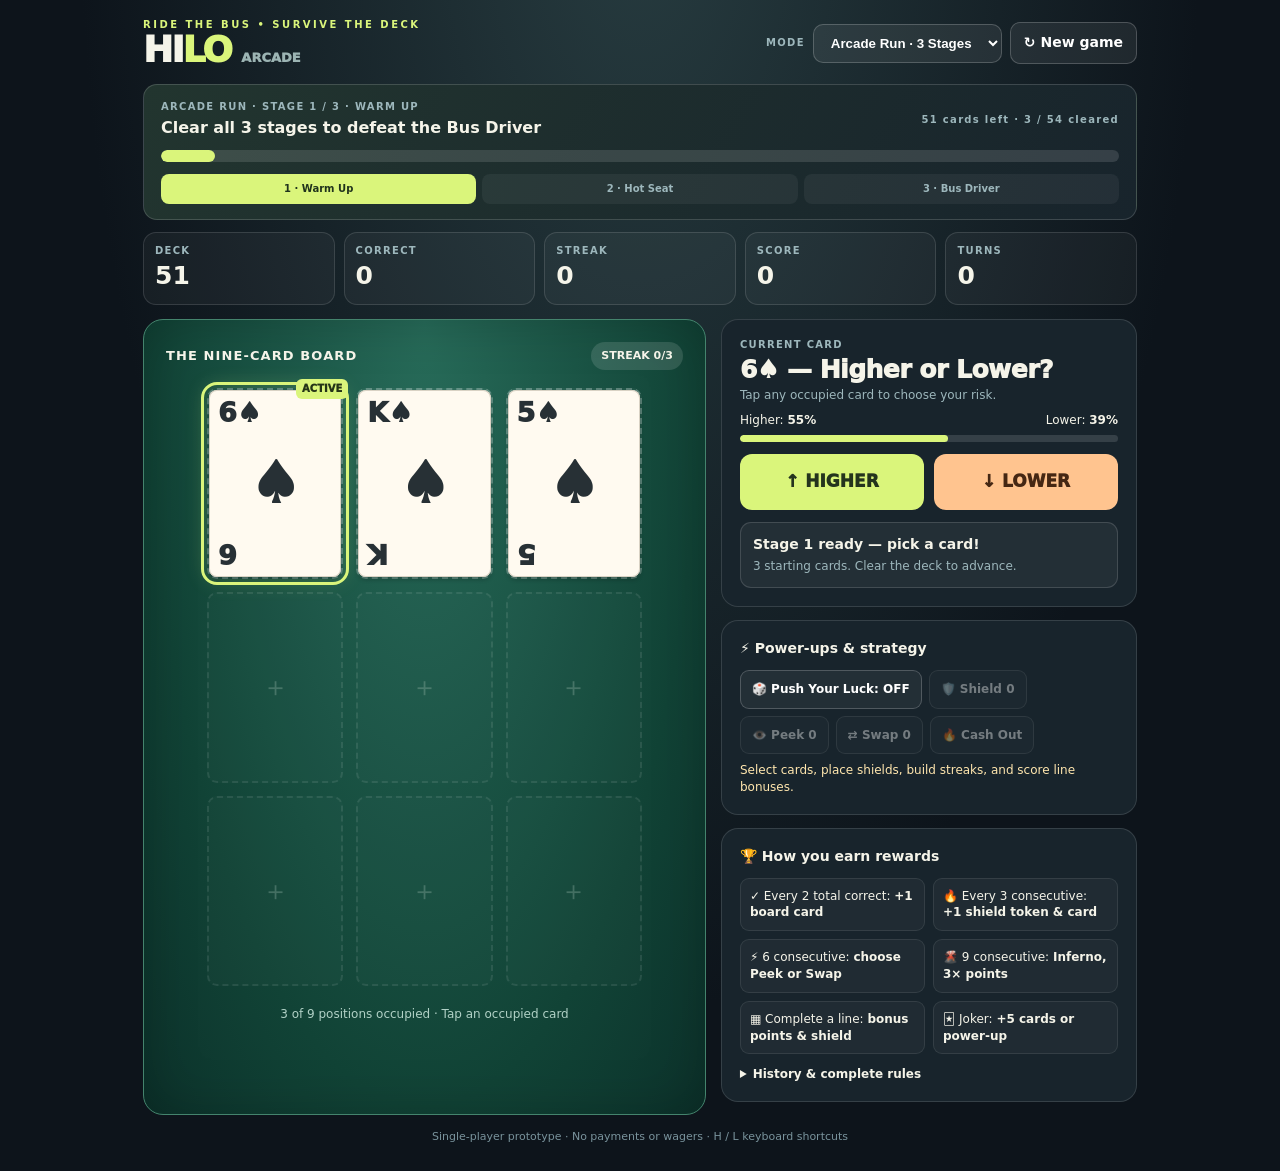
==== index.html @ 7dfd38fc "Add three-stage Arcade Run, Endless mode, progress and high scores" ====
<!doctype html><html lang="en"><head><meta charset="utf-8"><meta name="viewport" content="width=device-width,initial-scale=1"><meta name="theme-color" content="#111b24"><title>HiLo Arcade — Bus Driver Challenge</title>
<style>
:root{color-scheme:dark;--bg:#0d141b;--panel:#18242c;--line:#ffffff20;--cream:#f5f4e9;--lime:#daf57b;--orange:#ffb576;--muted:#9db7bc}*{box-sizing:border-box}body{margin:0;background:radial-gradient(ellipse at 50% -10%,#273c40,#0d141b 62%);color:var(--cream);font:500 14px/1.4 system-ui,-apple-system,Segoe UI,sans-serif}button{font:inherit;cursor:pointer;touch-action:manipulation}button:disabled{opacity:.35;cursor:not-allowed}button:focus-visible{outline:3px solid #dcf57d;outline-offset:3px}.app{max-width:1030px;margin:0 auto;padding:18px}.top{display:flex;align-items:center;justify-content:space-between;gap:16px;flex-wrap:wrap;margin-bottom:16px}.brand{font-size:36px;font-weight:1000;letter-spacing:-2px;line-height:1}.brand span{color:var(--lime)}.kicker{font-size:10px;font-weight:900;letter-spacing:2.5px;color:var(--lime)}.topcontrols{display:flex;align-items:center;gap:8px;flex-wrap:wrap}button.secondary,select{background:#ffffff12;color:#fff;border:1px solid #ffffff33;border-radius:10px;padding:10px 13px;font-weight:800}select option{background:#18242c}.stats{display:grid;grid-template-columns:repeat(5,1fr);gap:9px;margin-bottom:14px}.stat{background:#ffffff0a;border:1px solid var(--line);border-radius:13px;padding:11px}.stat strong{display:block;font-size:25px;font-variant-numeric:tabular-nums}.small{font-size:10px;font-weight:800;letter-spacing:1.3px;color:var(--muted)}.layout{display:grid;grid-template-columns:minmax(0,1.15fr) minmax(310px,.85fr);gap:15px}.felt{background:radial-gradient(ellipse at top,#276b59,#114336 70%,#0c322b);border:1px solid #44846d;border-radius:20px;padding:22px;box-shadow:inset 0 0 55px #0003}.felt.fire{box-shadow:inset 0 0 75px #d757224e;border-color:#fa874b}.sectiontop{display:flex;justify-content:space-between;align-items:center;gap:8px;margin-bottom:18px}.sectiontop h2{margin:0;font-size:13px;letter-spacing:1.1px}.tag{background:#ffffff20;padding:6px 10px;border-radius:50px;font-size:11px;font-weight:900}.board{display:grid;grid-template-columns:repeat(3,minmax(0,1fr));gap:13px;max-width:435px;margin:0 auto}.slot{aspect-ratio:2.5/3.5;border:2px dashed #ffffff42;background:#ffffff0d;border-radius:10px;min-width:0;display:flex;align-items:center;justify-content:center;position:relative;padding:0}.slot.selected{outline:3px solid var(--lime);outline-offset:3px;box-shadow:0 0 22px #d5ff773b}.slot.target{outline:3px solid #ffb576;outline-offset:3px}.slot.empty{color:#9cbaae;font-size:27px}.card{height:100%;width:100%;border-radius:8px;color:#273035;background:#fffaf0;display:flex;flex-direction:column;justify-content:space-between;padding:9px;text-align:left;box-shadow:inset 0 0 0 1px #d9d2c4,0 3px 4px #0003;font-weight:950}.card.red{color:#d3414e}.card .rank{font-size:clamp(20px,3.1vw,27px);line-height:1}.card .suit{font-size:clamp(32px,6vw,57px);line-height:1;text-align:center}.slot .badge{position:absolute;bottom:-8px;right:-7px;z-index:2;background:#e2eeff;color:#24394b;border-radius:6px;font-size:11px;font-weight:1000;padding:3px 6px}.slot .active{position:absolute;top:-11px;right:-7px;z-index:2;background:var(--lime);color:#253417;border-radius:6px;font-size:10px;font-weight:950;padding:3px 6px}.boardfoot{text-align:center;color:#b1d1c6;font-size:12px;margin-top:20px}.panel{background:var(--panel);border:1px solid var(--line);border-radius:17px;padding:18px;margin-bottom:13px}.panel h3{font-size:14px;margin:0 0 11px;font-weight:900}.big{font-size:25px;font-weight:950;letter-spacing:-.5px}.muted{color:var(--muted)}.choices{display:flex;gap:10px;margin:12px 0}.primary{border:0;border-radius:12px;padding:16px 12px;flex:1;font-weight:1000;font-size:17px;color:#24341d;background:var(--lime)}.primary.lower{background:#ffc48f;color:#452713}.pillrow{display:flex;gap:7px;flex-wrap:wrap}.power{border:1px solid #ffffff34;border-radius:9px;background:#ffffff0d;color:#fff;padding:10px 11px;font-size:12px;font-weight:800}.power.active{background:#5e4b21;border-color:#ffc48f}.power:disabled{opacity:.4}.feedback{background:#ffffff0d;border:1px solid #ffffff24;border-radius:11px;padding:12px;margin-top:12px;min-height:59px}.odds{display:flex;justify-content:space-between;gap:8px;font-size:12px;margin-top:8px}.meter{height:7px;background:#ffffff20;border-radius:20px;margin-top:6px;overflow:hidden}.meter i{display:block;height:100%;background:var(--lime);border-radius:20px}.rulegrid{display:grid;grid-template-columns:1fr 1fr;gap:8px}.rule{background:#ffffff09;border:1px solid #ffffff17;border-radius:9px;padding:9px;font-size:12px}.log{max-height:180px;overflow:auto}.log div{border-bottom:1px solid #ffffff15;padding:7px 0;font-size:12px;color:#b7c9c8}.modalback{position:fixed;inset:0;background:#03080dd6;display:flex;align-items:center;justify-content:center;padding:20px;z-index:10}.modal{max-width:440px;width:100%;background:#223039;border:1px solid #ffffff50;border-radius:20px;padding:26px;box-shadow:0 25px 120px #000a}.modal h2{font-size:25px;margin:7px 0}.modal p{color:#b6cbd0}.modal button{width:100%;background:var(--lime);color:#20331c;border:none;padding:13px;border-radius:10px;font-weight:900;margin-top:9px}.modal button.alt{background:#ffffff15;color:#fff;border:1px solid #ffffff42}.hidden{display:none!important}.toast{font-size:12px;color:#ffe6ae;margin-top:8px}.progresspanel{padding:15px 17px;background:linear-gradient(120deg,#22352f,#18242c);border:1px solid #ffffff28;border-radius:14px;margin-bottom:12px}.progressheads{display:flex;justify-content:space-between;align-items:center;gap:12px}.progressheads strong{display:block;margin-top:3px;font-size:16px}.stagechips{display:flex;gap:6px;margin-top:12px}.stagechips span{flex:1;text-align:center;background:#ffffff0d;color:#9db7bc;font-size:10px;border-radius:8px;padding:8px 3px;font-weight:800}.stagechips span.active{background:#daf57b;color:#20331c}.stagechips span.done{background:#406456;color:#e6ffe4}.resultgrid{display:grid;grid-template-columns:1fr 1fr;gap:8px;margin:15px 0}.resultgrid div{background:#ffffff0d;border-radius:10px;padding:10px;text-align:center}.resultgrid b{font-size:24px;display:block;color:#daf57b}.resultgrid small{font-size:10px;color:#a9bdc1}.footer{color:#79939c;text-align:center;font-size:11px;margin:14px 0 8px}@media(max-width:735px){.layout{grid-template-columns:1fr}.app{padding:12px}.stats{grid-template-columns:repeat(5,1fr);gap:5px}.stat{padding:8px 6px}.stat strong{font-size:20px}.small{font-size:9px}.felt{padding:18px}.board{max-width:345px;gap:11px}.card{padding:7px}.top{margin-bottom:12px}.brand{font-size:30px}.panel{padding:15px}}
</style></head><body>
<main class="app"><header class="top"><div><div class="kicker">RIDE THE BUS • SURVIVE THE DECK</div><div class="brand">HI<span>LO</span> <span style="font-size:13px;letter-spacing:0;color:#9cb4b3">ARCADE</span></div></div><div class="topcontrols"><label class="small" for="mode">MODE</label><select id="mode"><option value="arcade">Arcade Run · 3 Stages</option><option value="classic">Classic · 1 Deck</option><option value="endless">Endless · High Score</option></select><button class="secondary" id="reset">↻ New game</button></div></header>
<section class="progresspanel" aria-label="Run progress"><div class="progressheads"><div><div class="small" id="stagelabel">STAGE 1 / 3 · WARM UP</div><strong id="goaltext">Clear 3 stages to win</strong></div><div class="small" id="remaininglabel">54 cards to clear</div></div><div class="meter" style="height:12px;margin-top:11px"><i id="progressbar" style="width:0%"></i></div><div class="stagechips" id="stagechips"><span>1 · Warm Up</span><span>2 · Hot Seat</span><span>3 · Bus Driver</span></div></section>
<section class="stats" aria-label="Game statistics"><div class="stat"><div class="small">DECK</div><strong id="deck">54</strong></div><div class="stat"><div class="small">CORRECT</div><strong id="correct">0</strong></div><div class="stat"><div class="small">STREAK</div><strong id="streak">0</strong></div><div class="stat"><div class="small">SCORE</div><strong id="score">0</strong></div><div class="stat"><div class="small">TURNS</div><strong id="turns">0</strong></div></section>
<div class="layout"><section class="felt" id="felt"><div class="sectiontop"><h2>THE NINE-CARD BOARD</h2><div class="tag" id="firestatus">BUILD YOUR STREAK</div></div><div class="board" id="board" role="group" aria-label="Choose a card on the board"></div><div class="boardfoot" id="boardfoot">Tap a card to select it</div></section>
<div><section class="panel"><div class="small" id="statuslabel">CURRENT CARD</div><div class="big" id="prompt">Choose a card</div><div class="muted" style="font-size:12px" id="instruction">Choose a card and predict Higher or Lower.</div><div class="odds"><span>Higher: <b id="phigh">—</b></span><span>Lower: <b id="plow">—</b></span></div><div class="meter"><i id="highbar" style="width:50%"></i></div><div class="choices" id="choices"><button class="primary" id="higher">↑ HIGHER</button><button class="primary lower" id="lower">↓ LOWER</button></div><div class="feedback" aria-live="polite"><div style="font-weight:800" id="feedback">Choose a card to start.</div><div class="muted" style="font-size:12px;margin-top:4px" id="detail">Ace low · Equal ranks lose · Two Jokers</div></div><button class="primary hidden" id="playagain" style="width:100%;margin-top:10px">Play again ↻</button></section>
<section class="panel" id="powerspanel"><h3>⚡ Power-ups &amp; strategy</h3><div class="pillrow"><button class="power" id="push">🎲 Push Your Luck: OFF</button><button class="power" id="shield">🛡️ Shield <span id="shieldqty">0</span></button><button class="power" id="peek">👁️ Peek <span id="peekqty">0</span></button><button class="power" id="swap">⇄ Swap <span id="swapqty">0</span></button><button class="power" id="cashout">🔥 Cash Out</button></div><div id="powerinfo" class="toast">Push Your Luck: win two guesses on the same card for 3× their combined points; miss either and lose that position.</div></section>
<section class="panel"><h3>🏆 How you earn rewards</h3><div class="rulegrid"><div class="rule">✓ Every 2 total correct: <b>+1 board card</b></div><div class="rule">🔥 Every 3 consecutive: <b>+1 shield token &amp; card</b></div><div class="rule">⚡ 6 consecutive: <b>choose Peek or Swap</b></div><div class="rule">🌋 9 consecutive: <b>Inferno, 3× points</b></div><div class="rule">▦ Complete a line: <b>bonus points &amp; shield</b></div><div class="rule">🃏 Joker: <b>+5 cards or power-up</b></div></div><details style="margin-top:12px"><summary style="cursor:pointer;font-weight:800;font-size:12px">History &amp; complete rules</summary><div style="font-size:12px;color:#b5c9c8;margin:10px 0">In Arcade, choose any occupied card. Correct guesses replace that card; wrong guesses remove it unless protected by a shield. Shield tokens can be placed on any card; one shield prevents one ordinary miss. Cash Out uses a streak of 3+ to earn another shield token and resets your streak. Peek reveals the upcoming regular card; Swap lets you exchange two occupied board positions. Push Your Luck commits to two guesses on one card for 3× combined points, but shields cannot save a missed Push. Complete a newly filled row, column, or diagonal for a line bonus; filling the same line again after it breaks earns another bonus. Jokers never appear on the board. Classic mode uses automatic board order without Arcade powers or line scoring. Ace is low; ties lose. Arcade Run: survive three consecutive decks (3, 2, then 1 starting cards) to win. Classic: clear one deck. Endless: keep clearing decks for the highest score. Each cleared deck advances the stage; lose all board cards and the run ends.</div><div class="log" id="log"></div></details></section></div></div><div class="footer">Single-player prototype · No payments or wagers · H / L keyboard shortcuts</div></main>
<div class="modalback hidden" id="overlay"><div class="modal" role="dialog" aria-modal="true" aria-labelledby="modaltitle"><div class="kicker" id="modalkicker">SPECIAL EVENT</div><h2 id="modaltitle">Joker!</h2><p id="modaldesc">Choose your reward.</p><div id="modalbuttons"></div></div></div>
<script>
(()=>{'use strict';
const $=id=>document.getElementById(id),S=['♥','♦','♣','♠'],R=['A','2','3','4','5','6','7','8','9','10','J','Q','K'];
const lines=[[0,1,2],[3,4,5],[6,7,8],[0,3,6],[1,4,7],[2,5,8],[0,4,8],[2,4,6]];
let G;
function normalDeck(){let a=[];for(let s of S)for(let v=0;v<13;v++)a.push({v,s});return a}
function shuffle(a){for(let i=a.length-1;i>0;i--){let j=Math.floor(Math.random()*(i+1));[a[i],a[j]]=[a[j],a[i]]}return a}
function name(c){return c?R[c.v]+c.s:'empty'}
function addLog(msg){G.log.unshift(msg);if(G.log.length>60)G.log.pop()}
function tell(msg,details=''){G.message=msg;G.detail=details}
function showModal(kicker,title,desc,actions){$('modalkicker').textContent=kicker;$('modaltitle').textContent=title;$('modaldesc').textContent=desc;const box=$('modalbuttons');box.replaceChildren();actions.forEach((a,i)=>{const b=document.createElement('button');b.textContent=a.label;if(i)b.className='alt';b.onclick=()=>{hideModal();a.action()};box.appendChild(b)});$('overlay').classList.remove('hidden')}
function hideModal(){$('overlay').classList.add('hidden')}
function drawCard(continuation){if(!G.deck.length){continuation(null);return}let c=G.deck.pop();if(!c.joker){continuation(c);return}addLog('🃏 Joker appeared — never placed on the board');
 if(G.mode==='classic'){insertFive();drawCard(continuation);return}
 G.phase='dialog';render();showModal('🃏 JOKER EVENT','The Joker is loose!','Choose your outcome. Add five random regular cards to the deck, or skip the extra cards and gain a shield token.',[
 {label:'🂠 Add 5 random cards to the deck',action:()=>{insertFive();G.phase='resolving';drawCard(continuation)}},
 {label:'🛡️ Take 1 shield token instead',action:()=>{G.shields++;addLog('Joker exchanged for a shield token');G.phase='resolving';drawCard(continuation)}}])}
function insertFive(){G.stageTotal+=5;G.deck.push(...shuffle(normalDeck()).slice(0,5));shuffle(G.deck);addLog('🃏 Joker: +5 shuffled regular cards')}
function cardHTML(c){return '<span class="card '+(['♥','♦'].includes(c.s)?'red':'')+'"><span class="rank">'+R[c.v]+c.s+'</span><span class="suit">'+c.s+'</span><span class="rank" style="text-align:right;transform:rotate(180deg)">'+R[c.v]+'</span></span>'}
function currentCard(){return G.selected===null?null:G.board[G.selected]}
function chances(){let c=currentCard();if(!c)return null;let n=0,h=0,l=0;for(const d of G.deck)if(!d.joker){n++;if(d.v>c.v)h++;if(d.v<c.v)l++}return {higher:n?h/n:0,lower:n?l/n:0}}
function fmt(p){return Math.round(p*100)+'%'}
function selectedIndex(){if(G.mode==='classic'){for(let k=0;k<9;k++){let j=(G.cursor+k)%9;if(G.board[j])return j}return null}return G.selected!==null&&G.board[G.selected]?G.selected:G.board.findIndex(Boolean)}
function render(){let active=selectedIndex();if(active===-1)active=null;G.selected=active;
 $('mode').value=G.mode;$('deck').textContent=G.deck.length;
 const stageNames=['Warm Up','Hot Seat','Bus Driver'];
 $('stagelabel').textContent=G.mode==='classic'?'CLASSIC · ONE DECK':G.mode==='endless'?'ENDLESS · DECK '+G.stage:'ARCADE RUN · STAGE '+G.stage+' / 3 · '+stageNames[Math.min(2,G.stage-1)].toUpperCase();
 $('goaltext').textContent=G.mode==='classic'?'Survive one deck to win':G.mode==='endless'?'Survive as many decks as you can':'Clear all 3 stages to defeat the Bus Driver';
 $('remaininglabel').textContent=G.deck.length+' cards left · '+Math.max(0,G.stageTotal-G.deck.length)+' / '+G.stageTotal+' cleared';
 $('progressbar').style.width=(G.stageTotal?100*(G.stageTotal-G.deck.length)/G.stageTotal:100).toFixed(1)+'%';
 $('stagechips').innerHTML=(G.mode==='classic'?['One Deck']:G.mode==='endless'?['Deck '+G.stage,'Best: '+bestScore('endless').toLocaleString()]:['1 · Warm Up','2 · Hot Seat','3 · Bus Driver']).map((text,i)=>'<span class="'+(G.mode==='arcade'?(i<G.stage-1?'done':i===G.stage-1?'active':''):'active')+'">'+text+'</span>').join('');$('correct').textContent=G.correct;$('streak').textContent=G.streak;$('score').textContent=G.score.toLocaleString();$('turns').textContent=G.turns;
 $('felt').classList.toggle('fire',G.streak>=3);$('firestatus').textContent=G.streak>=9?'🌋 INFERNO 3×':G.streak>=3?'🔥 ON FIRE':'STREAK '+G.streak+'/3';
 let n=G.board.filter(Boolean).length;$('boardfoot').textContent=n+' of 9 positions occupied'+(G.mode!=='classic'?' · Tap an occupied card':' · Automatic board order');
 $('board').innerHTML=G.board.map((c,i)=>'<button type="button" data-pos="'+i+'" class="slot '+(i===active?'selected ':'')+(!c?'empty':'')+'" aria-label="Position '+(i+1)+': '+name(c)+'" '+(!c||G.phase!=='ready'&&G.phase!=='swap'?'disabled':'')+'>'+(c?cardHTML(c):'＋')+(c&&G.protected[i]?'<span class="badge">🛡️</span>':'')+(i===active&&G.phase!=='end'?'<span class="active">'+(G.pushStage===1?'PUSH 2/2':'ACTIVE')+'</span>':'')+'</button>').join('');
 $('board').querySelectorAll('button').forEach(b=>b.onclick=()=>chooseCard(Number(b.dataset.pos)));
 $('statuslabel').textContent=G.phase==='end'?'GAME COMPLETE':G.pushStage===1?'PUSH YOUR LUCK — SECOND GUESS':'CURRENT CARD';
 $('prompt').textContent=G.phase==='end'?(G.result==='win'?'🏆 YOU WIN!':'💀 GAME OVER'):active!==null?name(G.board[active])+' — Higher or Lower?':'No cards remaining';
 $('instruction').textContent=G.phase==='end'?'Start another round to try a new strategy.':G.mode==='classic'?'Automatic board order · Ace low · Ties lose':G.pushStage===1?'Second prediction locked to this card. Win for 3× combined points.':'Tap any occupied card to choose your risk.';
 const c=chances();$('phigh').textContent=c?fmt(c.higher):'—';$('plow').textContent=c?fmt(c.lower):'—';$('highbar').style.width=c?(c.higher*100)+'%':'50%';
 $('higher').disabled=$('lower').disabled=G.phase!=='ready'||active===null;
 $('choices').classList.toggle('hidden',G.phase==='end');$('playagain').classList.toggle('hidden',G.phase!=='end');
 $('feedback').textContent=G.message;$('detail').textContent=G.detail;
 $('powerspanel').classList.toggle('hidden',G.mode==='classic');
 $('shieldqty').textContent=G.shields;$('peekqty').textContent=G.peeks;$('swapqty').textContent=G.swaps;
 $('push').textContent=G.pushStage===1?'🎲 PUSH: 2nd guess':G.pushArmed?'🎲 Push Your Luck: ON':'🎲 Push Your Luck: OFF';$('push').classList.toggle('active',G.pushArmed||G.pushStage===1);
 $('push').disabled=G.phase!=='ready'||G.pushStage===1;
 $('shield').disabled=G.phase!=='ready'||!G.shields||G.pushStage===1||active===null||G.protected[active];
 $('peek').disabled=G.phase!=='ready'||!G.peeks;
 $('swap').disabled=G.phase!=='ready'||!G.swaps||n<2||G.pushStage===1;
 $('cashout').disabled=G.phase!=='ready'||G.streak<3||G.pushStage===1;
 $('powerinfo').textContent=G.swapFrom!==null?'Swap mode: tap the destination card. Tap Swap again to cancel.':G.peeked?'👁️ Scouted next regular card: '+name(G.peeked)+'. Joker shuffles may change it.':G.pushStage===1?'Push stage 2: hit another correct guess on the same position, or lose the card.':G.pushArmed?'Push is armed. Your next two guesses must both succeed for 3× combined points.':'Select cards, place shields, build streaks, and score line bonuses.';
 $('log').innerHTML=G.log.slice(0,30).map(x=>{let d=document.createElement('div');d.textContent=x;return d.outerHTML}).join('')}
function updateLines(previous){if(G.mode==='classic')return;let fresh=[];lines.forEach((line,i)=>{if(!previous[i]&&line.every(p=>G.board[p]!==null))fresh.push(i)});for(let i of fresh){let score=i<3?250:i<6?300:400;G.score+=score;G.shields++;addLog('▦ '+(i<3?'Row':i<6?'Column':'Diagonal')+' complete: +'+score+' points and 1 shield');G.extraNotes.push('Line complete! +'+score+' points +1 shield')}}
function lineState(){return lines.map(l=>l.every(i=>G.board[i]!==null))}
function addBoardCard(continuation){let i=G.board.findIndex(c=>c===null);if(i<0){G.extraNotes.push('Board full, no refill needed');continuation();return}const was=lineState();drawCard(c=>{if(c){G.board[i]=c;G.extraNotes.push('Added '+name(c)+' at position '+(i+1));updateLines(was)}continuation()})}
function bestScore(mode){try{return Number(localStorage.getItem('hilo-v2-best-'+mode))||0}catch(e){return 0}}
function saveBest(){const prev=bestScore(G.mode);if(G.score>prev){try{localStorage.setItem('hilo-v2-best-'+G.mode,String(G.score))}catch(e){}return true}return false}
function showResults(){const record=saveBest();const title=G.result==='win'?'🏆 BUS DRIVER DEFEATED!':G.result==='lose'?'💀 END OF THE ROAD':'🏁 RUN COMPLETE';const box='<div class="resultgrid"><div><b>'+G.score.toLocaleString()+'</b><small>TOTAL SCORE</small></div><div><b>'+G.stage+'</b><small>DECKS REACHED</small></div><div><b>'+G.bestStreak+'</b><small>BEST STREAK</small></div><div><b>'+(G.turns?Math.round(100*G.correct/G.turns):0)+'%</b><small>ACCURACY</small></div></div><div style="color:#daf57b;font-weight:900">'+(record?'🏅 NEW PERSONAL BEST!':'Personal best: '+bestScore(G.mode).toLocaleString())+'</div>';
 $('modalkicker').textContent='HI LO · '+G.mode.toUpperCase();$('modaltitle').textContent=title;$('modaldesc').innerHTML='Final results — '+G.turns+' turns across '+G.stage+' '+(G.stage===1?'deck':'decks')+'.'+box;
 const buttons=$('modalbuttons');buttons.replaceChildren();const again=document.createElement('button');again.textContent='↻ Play again';again.onclick=begin;buttons.appendChild(again);const close=document.createElement('button');close.className='alt';close.textContent='View final board';close.onclick=hideModal;buttons.appendChild(close);$('overlay').classList.remove('hidden');}
function endRun(result){G.phase='end';G.result=result;tell(result==='win'?'🏆 Bus Driver defeated!':'💀 All board cards lost.','Final score: '+G.score.toLocaleString()+' · Correct: '+G.correct+' · Turns: '+G.turns);addLog((result==='win'?'VICTORY':'GAME OVER')+' · '+G.mode+' · stage '+G.stage);render();showResults()}
function beginNextStage(){G.phase='dialog';const next=G.stage+1;const labels=['','Warm Up','Hot Seat','Bus Driver'];const message=G.mode==='endless'?'Deck '+G.stage+' cleared! The next deck gets tougher.':'Stage '+G.stage+' cleared! Next up: '+labels[next]+'.';addLog('🏆 '+message);render();showModal('🏆 STAGE CLEAR',G.mode==='endless'?'DECK '+G.stage+' SURVIVED':'STAGE '+G.stage+' COMPLETE',message+' Your score carries forward. The board resets; banked power-ups carry forward.',[{label:G.mode==='endless'?'▶ Next endless deck':'▶ Start Stage '+next,action:()=>{setupStage(next);render()}}])}
function finishCheck(){if(G.board.every(c=>c===null)){endRun('lose');return true}if(!G.deck.length){if(G.mode==='classic'||G.mode==='arcade'&&G.stage===3){endRun('win')}else{beginNextStage()}return true}return false}
function setupStage(stage){G.stage=stage;G.stageTotal=0;G.deck=shuffle([...normalDeck(),...Array.from({length:G.mode==='endless'?Math.min(5,stage+1):G.mode==='arcade'&&stage===3?3:2},()=>({joker:true}))]);G.stageTotal=G.deck.length;
 G.board=Array(9).fill(null);G.protected=Array(9).fill(false);G.selected=0;G.cursor=0;G.streak=0;G.pushArmed=false;G.pushStage=0;G.pushIndex=null;G.pushPoints=0;G.bonusRefill=false;G.pendingSix=false;G.extraNotes=[];G.peeked=null;G.swapFrom=null;G.phase='ready';G.result=null;
 const startCards=G.mode==='classic'?1:G.mode==='endless'?Math.max(1,4-stage):[3,2,1][Math.min(stage-1,2)];let added=0;
 while(added<startCards&&G.deck.length){const c=G.deck.pop();if(c.joker){insertFive();continue}G.board[added++]=c}
 tell('Stage '+stage+' ready — pick a card!',startCards+' starting '+(startCards===1?'card':'cards')+'. Clear the deck to advance.');addLog('Started '+G.mode+' stage '+stage+' with '+added+' starting cards')}

function finalizeTurn(){if(G.mode==='classic')G.cursor=(G.selected+1)%9;G.phase='ready';if(G.extraNotes.length)G.detail=G.extraNotes.join(' · ');G.extraNotes=[];if(G.pendingSix){G.pendingSix=false;G.phase='dialog';render();showModal('⚡ SIX-CARD STREAK','SUPER FIRE!','Choose a special power to bank for a later turn.',[{label:'👁️ Gain a Peek token',action:()=>{G.peeks++;G.phase='ready';finishCheck();render()}},{label:'⇄ Gain a Swap token',action:()=>{G.swaps++;G.phase='ready';finishCheck();render()}}]);return}finishCheck();render()}
function afterGuess(){const shouldRefill=G.bonusRefill;G.bonusRefill=false;if(shouldRefill){addBoardCard(finalizeTurn)}else finalizeTurn()}
function applyGuess(guess){if(G.phase!=='ready'||G.swapFrom!==null)return;const idx=selectedIndex();if(idx===null||idx<0)return;G.selected=idx;G.phase='resolving';G.extraNotes=[];const old=G.board[idx];drawCard(c=>{if(!c){G.phase='ready';finishCheck();render();return}const good=guess==='higher'?c.v>old.v:c.v<old.v;
 const p=chancesFor(old,guess,c);const mult=p>0?Math.min(10,Math.max(1,1/p)):1;
 // Probability is computed from the deck before drawing, approximated by the current revealed draw plus other regular cards.
 const base=good?Math.max(10,Math.round(100*mult)):0;const points=good?base*(G.streak>=9?3:1):0;
 G.turns++;let event='Turn '+G.turns+': '+name(old)+' → '+name(c)+' ('+guess+')';
 if(good){G.board[idx]=c;G.correct++;G.streak++;G.bestStreak=Math.max(G.bestStreak,G.streak);G.score+=points;tell('✅ Correct! '+name(old)+' → '+name(c),'+'+points+' points · '+mult.toFixed(1)+'× risk reward');
 if(G.pushArmed){G.pushArmed=false;G.pushStage=1;G.pushPoints=points;G.pushIndex=idx;G.extraNotes.push('Push 1/2 complete — stay on this card')}
 else if(G.pushStage===1){let extra=2*(G.pushPoints+points);G.score+=extra;G.extraNotes.push('🎲 PUSH SUCCESS: +'+extra+' bonus points (3× total)');G.pushStage=0;G.pushIndex=null;G.pushPoints=0}
 G.bonusRefill=false;
 if(G.streak%3===0){G.shields++;G.bonusRefill=true;G.extraNotes.push('🔥 '+G.streak+' streak: +1 shield and +1 board card');if(G.streak===6){G.pendingSix=true}if(G.streak===9)G.extraNotes.push('🌋 INFERNO: future correct guesses earn 3× while streak continues')}
 else if(G.correct%2===0){G.bonusRefill=true;G.extraNotes.push('Every second correct guess: +1 board card')}
 addLog('✓ '+event+' · streak '+G.streak+' · +'+points+' points');
 }else{G.streak=0;const risky=G.pushArmed||G.pushStage===1;const shielded=G.protected[idx]&&!risky;
 if(shielded){G.protected[idx]=false;G.extraNotes.push('🛡️ Shield blocked the card loss')}else{G.board[idx]=null;G.protected[idx]=false;G.extraNotes.push('Card removed from position '+(idx+1))}
 G.pushStage=0;G.pushArmed=false;G.pushIndex=null;G.pushPoints=0;G.bonusRefill=false;G.pendingSix=false;
 tell('❌ Wrong! '+name(old)+' → '+name(c),c.v===old.v?'Equal rank loses.':'Streak reset to zero.');addLog('✕ '+event+' · streak reset'+(shielded?' · shield used':''))}
 // An interrupted push has to keep the same selection; otherwise Classic advances as usual.
 if(G.pushStage===1){G.bonusRefill=false;G.phase='ready';G.detail=G.extraNotes.join(' · ');G.extraNotes=[];render();return}
 afterGuess()})}
function chancesFor(old,guess,drawn){let count=1,win=guess==='higher'?drawn.v>old.v:drawn.v<old.v;for(const d of G.deck)if(!d.joker){count++;if(guess==='higher'?d.v>old.v:d.v<old.v)win++}return win/count}
function chooseCard(i){if(!G.board[i])return;if(G.swapFrom!==null){if(G.swapFrom===i){G.swapFrom=null;render();return}let from=G.swapFrom;[G.board[from],G.board[i]]=[G.board[i],G.board[from]];[G.protected[from],G.protected[i]]=[G.protected[i],G.protected[from]];G.swaps--;G.swapFrom=null;G.selected=i;addLog('⇄ Swapped positions '+(from+1)+' and '+(i+1));tell('⇄ Cards swapped.','Swaps move shields along with their cards.');render();return}if(G.phase!=='ready'||G.pushStage===1||G.mode==='classic')return;G.selected=i;render()}
function begin(){hideModal();G={mode:$('mode').value,stage:1,stageTotal:54,deck:[],board:Array(9).fill(null),protected:Array(9).fill(false),selected:0,cursor:0,correct:0,streak:0,bestStreak:0,turns:0,score:0,shields:0,peeks:0,swaps:0,peeked:null,swapFrom:null,pushArmed:false,pushStage:0,pushIndex:null,pushPoints:0,bonusRefill:false,pendingSix:false,extraNotes:[],phase:'ready',result:null,log:[],message:'Choose Higher or Lower.',detail:'Arcade: tap any occupied card. Ace is low; ties lose.'};
 setupStage(1);addLog('New '+G.mode+' game started');finishCheck();render()}
$('higher').onclick=()=>applyGuess('higher');$('lower').onclick=()=>applyGuess('lower');$('reset').onclick=begin;$('mode').onchange=begin;$('playagain').onclick=begin;
$('push').onclick=()=>{if(G.phase!=='ready'||G.pushStage===1)return;G.pushArmed=!G.pushArmed;G.swapFrom=null;render()};
$('shield').onclick=()=>{if(!G.shields||G.phase!=='ready'||G.pushStage===1||G.selected===null||G.protected[G.selected])return;G.shields--;G.protected[G.selected]=true;addLog('🛡️ Shield applied to position '+(G.selected+1));tell('Shield placed!','This position survives one normal incorrect guess.');render()};
$('peek').onclick=()=>{if(!G.peeks||G.phase!=='ready')return;G.peeks--;let c=null;for(let i=G.deck.length-1;i>=0;i--)if(!G.deck[i].joker){c=G.deck[i];break}G.peeked=c;addLog('👁️ Peeked at '+name(c));tell('👁️ Scout activated.','Next regular card seen: '+name(c)+(G.deck.some(d=>d.joker)?'. A Joker reshuffle could change it.':'.'));render()};
$('swap').onclick=()=>{if(!G.swaps||G.phase!=='ready'||G.pushStage===1)return;G.swapFrom=G.swapFrom===null?G.selected:null;render()};
$('cashout').onclick=()=>{if(G.phase!=='ready'||G.streak<3||G.pushStage===1)return;G.streak=0;G.shields++;G.pushArmed=false;addLog('🔥 Cashed out streak for an extra shield token');tell('🔥 Streak cashed out!','+1 shield token. Streak reset to 0.');render()};
document.addEventListener('keydown',e=>{if(e.repeat||e.altKey||e.ctrlKey||e.metaKey||e.target.tagName==='SELECT'||e.target.tagName==='INPUT')return;if(e.key.toLowerCase()==='h')applyGuess('higher');if(e.key.toLowerCase()==='l')applyGuess('lower')});
begin();window.HiLoDebug={getState:()=>({ ...G,deck:G.deck.slice(),board:G.board.slice()}),newGame:begin};
})();
</script></body></html>
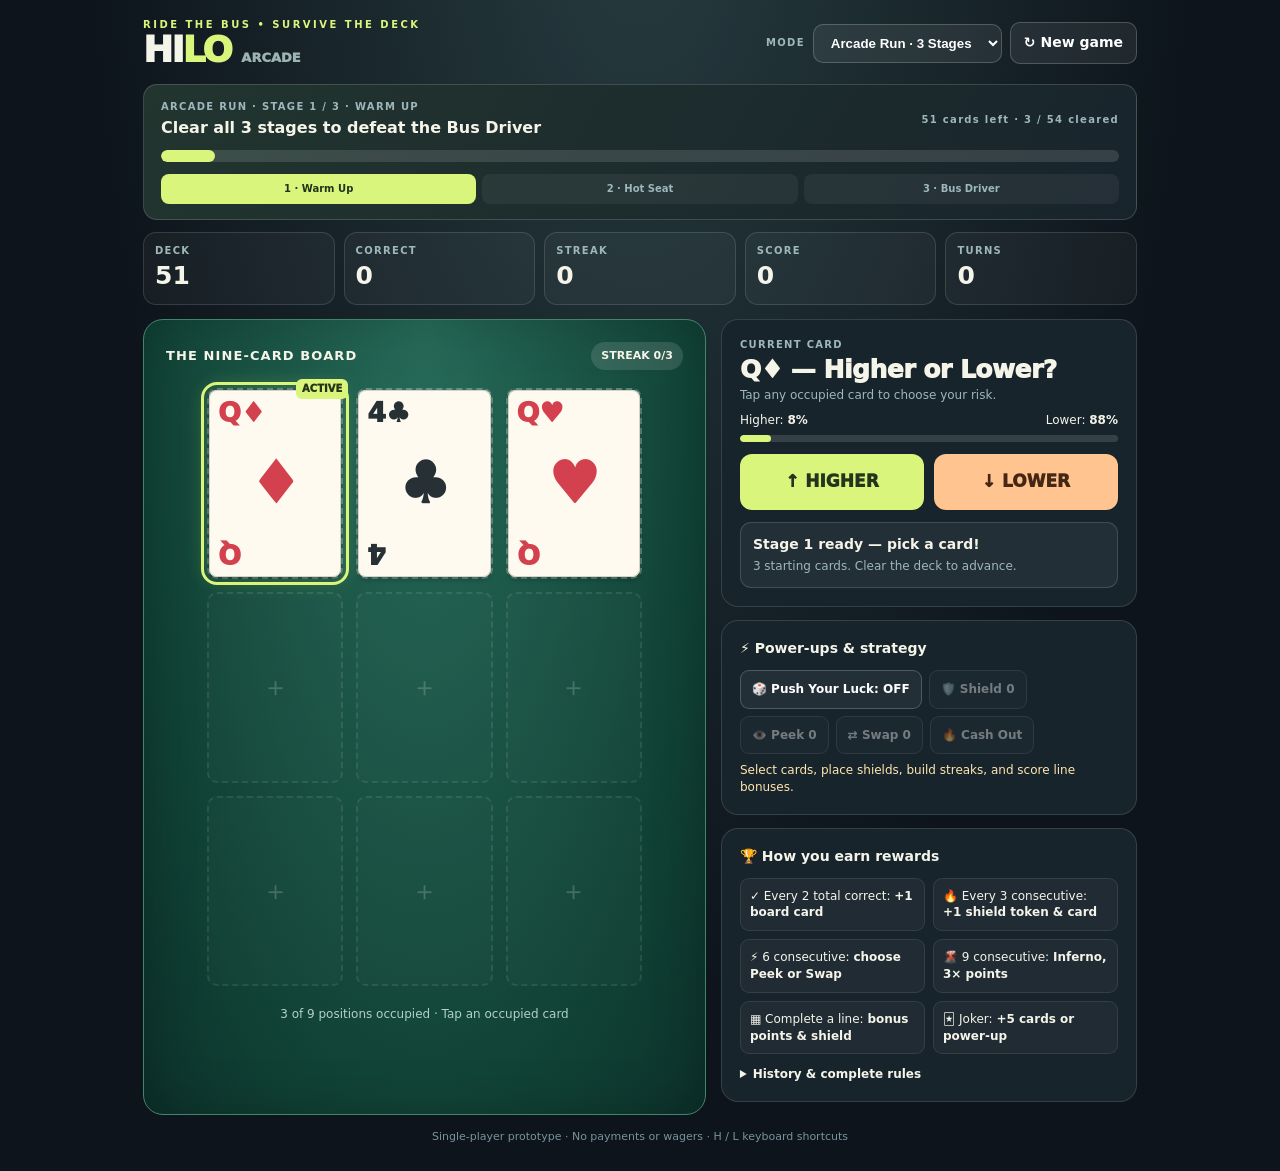
==== commit e445f4a4: "Add fictional-chip Casino Mode, cash-outs, jackpot lines and local leaderboard" ====
--- a/index.html
+++ b/index.html
@@ -1,8 +1,17 @@
 <!doctype html><html lang="en"><head><meta charset="utf-8"><meta name="viewport" content="width=device-width,initial-scale=1"><meta name="theme-color" content="#111b24"><title>HiLo Arcade — Bus Driver Challenge</title>
 <style>
 :root{color-scheme:dark;--bg:#0d141b;--panel:#18242c;--line:#ffffff20;--cream:#f5f4e9;--lime:#daf57b;--orange:#ffb576;--muted:#9db7bc}*{box-sizing:border-box}body{margin:0;background:radial-gradient(ellipse at 50% -10%,#273c40,#0d141b 62%);color:var(--cream);font:500 14px/1.4 system-ui,-apple-system,Segoe UI,sans-serif}button{font:inherit;cursor:pointer;touch-action:manipulation}button:disabled{opacity:.35;cursor:not-allowed}button:focus-visible{outline:3px solid #dcf57d;outline-offset:3px}.app{max-width:1030px;margin:0 auto;padding:18px}.top{display:flex;align-items:center;justify-content:space-between;gap:16px;flex-wrap:wrap;margin-bottom:16px}.brand{font-size:36px;font-weight:1000;letter-spacing:-2px;line-height:1}.brand span{color:var(--lime)}.kicker{font-size:10px;font-weight:900;letter-spacing:2.5px;color:var(--lime)}.topcontrols{display:flex;align-items:center;gap:8px;flex-wrap:wrap}button.secondary,select{background:#ffffff12;color:#fff;border:1px solid #ffffff33;border-radius:10px;padding:10px 13px;font-weight:800}select option{background:#18242c}.stats{display:grid;grid-template-columns:repeat(5,1fr);gap:9px;margin-bottom:14px}.stat{background:#ffffff0a;border:1px solid var(--line);border-radius:13px;padding:11px}.stat strong{display:block;font-size:25px;font-variant-numeric:tabular-nums}.small{font-size:10px;font-weight:800;letter-spacing:1.3px;color:var(--muted)}.layout{display:grid;grid-template-columns:minmax(0,1.15fr) minmax(310px,.85fr);gap:15px}.felt{background:radial-gradient(ellipse at top,#276b59,#114336 70%,#0c322b);border:1px solid #44846d;border-radius:20px;padding:22px;box-shadow:inset 0 0 55px #0003}.felt.fire{box-shadow:inset 0 0 75px #d757224e;border-color:#fa874b}.sectiontop{display:flex;justify-content:space-between;align-items:center;gap:8px;margin-bottom:18px}.sectiontop h2{margin:0;font-size:13px;letter-spacing:1.1px}.tag{background:#ffffff20;padding:6px 10px;border-radius:50px;font-size:11px;font-weight:900}.board{display:grid;grid-template-columns:repeat(3,minmax(0,1fr));gap:13px;max-width:435px;margin:0 auto}.slot{aspect-ratio:2.5/3.5;border:2px dashed #ffffff42;background:#ffffff0d;border-radius:10px;min-width:0;display:flex;align-items:center;justify-content:center;position:relative;padding:0}.slot.selected{outline:3px solid var(--lime);outline-offset:3px;box-shadow:0 0 22px #d5ff773b}.slot.target{outline:3px solid #ffb576;outline-offset:3px}.slot.empty{color:#9cbaae;font-size:27px}.card{height:100%;width:100%;border-radius:8px;color:#273035;background:#fffaf0;display:flex;flex-direction:column;justify-content:space-between;padding:9px;text-align:left;box-shadow:inset 0 0 0 1px #d9d2c4,0 3px 4px #0003;font-weight:950}.card.red{color:#d3414e}.card .rank{font-size:clamp(20px,3.1vw,27px);line-height:1}.card .suit{font-size:clamp(32px,6vw,57px);line-height:1;text-align:center}.slot .badge{position:absolute;bottom:-8px;right:-7px;z-index:2;background:#e2eeff;color:#24394b;border-radius:6px;font-size:11px;font-weight:1000;padding:3px 6px}.slot .active{position:absolute;top:-11px;right:-7px;z-index:2;background:var(--lime);color:#253417;border-radius:6px;font-size:10px;font-weight:950;padding:3px 6px}.boardfoot{text-align:center;color:#b1d1c6;font-size:12px;margin-top:20px}.panel{background:var(--panel);border:1px solid var(--line);border-radius:17px;padding:18px;margin-bottom:13px}.panel h3{font-size:14px;margin:0 0 11px;font-weight:900}.big{font-size:25px;font-weight:950;letter-spacing:-.5px}.muted{color:var(--muted)}.choices{display:flex;gap:10px;margin:12px 0}.primary{border:0;border-radius:12px;padding:16px 12px;flex:1;font-weight:1000;font-size:17px;color:#24341d;background:var(--lime)}.primary.lower{background:#ffc48f;color:#452713}.pillrow{display:flex;gap:7px;flex-wrap:wrap}.power{border:1px solid #ffffff34;border-radius:9px;background:#ffffff0d;color:#fff;padding:10px 11px;font-size:12px;font-weight:800}.power.active{background:#5e4b21;border-color:#ffc48f}.power:disabled{opacity:.4}.feedback{background:#ffffff0d;border:1px solid #ffffff24;border-radius:11px;padding:12px;margin-top:12px;min-height:59px}.odds{display:flex;justify-content:space-between;gap:8px;font-size:12px;margin-top:8px}.meter{height:7px;background:#ffffff20;border-radius:20px;margin-top:6px;overflow:hidden}.meter i{display:block;height:100%;background:var(--lime);border-radius:20px}.rulegrid{display:grid;grid-template-columns:1fr 1fr;gap:8px}.rule{background:#ffffff09;border:1px solid #ffffff17;border-radius:9px;padding:9px;font-size:12px}.log{max-height:180px;overflow:auto}.log div{border-bottom:1px solid #ffffff15;padding:7px 0;font-size:12px;color:#b7c9c8}.modalback{position:fixed;inset:0;background:#03080dd6;display:flex;align-items:center;justify-content:center;padding:20px;z-index:10}.modal{max-width:440px;width:100%;background:#223039;border:1px solid #ffffff50;border-radius:20px;padding:26px;box-shadow:0 25px 120px #000a}.modal h2{font-size:25px;margin:7px 0}.modal p{color:#b6cbd0}.modal button{width:100%;background:var(--lime);color:#20331c;border:none;padding:13px;border-radius:10px;font-weight:900;margin-top:9px}.modal button.alt{background:#ffffff15;color:#fff;border:1px solid #ffffff42}.hidden{display:none!important}.toast{font-size:12px;color:#ffe6ae;margin-top:8px}.progresspanel{padding:15px 17px;background:linear-gradient(120deg,#22352f,#18242c);border:1px solid #ffffff28;border-radius:14px;margin-bottom:12px}.progressheads{display:flex;justify-content:space-between;align-items:center;gap:12px}.progressheads strong{display:block;margin-top:3px;font-size:16px}.stagechips{display:flex;gap:6px;margin-top:12px}.stagechips span{flex:1;text-align:center;background:#ffffff0d;color:#9db7bc;font-size:10px;border-radius:8px;padding:8px 3px;font-weight:800}.stagechips span.active{background:#daf57b;color:#20331c}.stagechips span.done{background:#406456;color:#e6ffe4}.resultgrid{display:grid;grid-template-columns:1fr 1fr;gap:8px;margin:15px 0}.resultgrid div{background:#ffffff0d;border-radius:10px;padding:10px;text-align:center}.resultgrid b{font-size:24px;display:block;color:#daf57b}.resultgrid small{font-size:10px;color:#a9bdc1}.footer{color:#79939c;text-align:center;font-size:11px;margin:14px 0 8px}@media(max-width:735px){.layout{grid-template-columns:1fr}.app{padding:12px}.stats{grid-template-columns:repeat(5,1fr);gap:5px}.stat{padding:8px 6px}.stat strong{font-size:20px}.small{font-size:9px}.felt{padding:18px}.board{max-width:345px;gap:11px}.card{padding:7px}.top{margin-bottom:12px}.brand{font-size:30px}.panel{padding:15px}}
+
+/* Casino edition */
+.casino-hidden{display:none!important}.casino{display:none}.casino.visible{display:block}.cashead{display:flex;justify-content:space-between;align-items:center;gap:15px;flex-wrap:wrap}.caschip{background:#ecd18b;color:#2c2619;border-radius:100px;padding:8px 12px;font-weight:950}.casstats{display:grid;grid-template-columns:repeat(4,1fr);gap:8px;margin:14px 0}.casstat{background:#ffffff0d;border-radius:10px;padding:11px;min-width:0}.casstat b{font-size:23px;display:block}.casgrid{display:grid;grid-template-columns:repeat(3,1fr);gap:11px;max-width:440px;margin:18px auto}.cascard{aspect-ratio:2.5/3.5;border:2px solid #ffffff4a;border-radius:12px;background:#ffffff0c;display:flex;align-items:center;justify-content:center;min-width:0}.cascard.sel{outline:3px solid #d8f480;outline-offset:2px}.cascard:disabled{opacity:.48}.cascard .card{pointer-events:none}.casactions{display:flex;gap:8px;flex-wrap:wrap;margin:12px 0}.casactions button{flex:1;min-width:100px}.casmessage{padding:12px;background:#ffffff12;border-radius:11px;margin:12px 0;min-height:46px}.casinfo{font-size:12px;color:#a9c3c3}.casleader{border-collapse:collapse;width:100%;font-size:13px}.casleader th{text-align:left;color:#a9babc;font-size:11px}.casleader td,.casleader th{padding:9px 7px;border-bottom:1px solid #ffffff20}.casleader td:last-child,.casleader th:last-child{text-align:right}.casrow{display:flex;gap:9px;align-items:center;flex-wrap:wrap}.casinput{background:#ffffff15;color:white;border:1px solid #ffffff40;border-radius:9px;padding:10px;width:140px}.casbutton{border:0;border-radius:10px;background:#d9f57b;color:#1c2c1d;padding:12px 16px;font-weight:900}.casbutton.alt{background:#ffffff20;color:white}.casbutton:disabled{opacity:.4}.casprogress{display:flex;gap:5px}.casprogress span{flex:1;background:#ffffff20;border-radius:4px;height:8px}.casprogress span.done{background:#ddf47e}.casoverlay{position:fixed;inset:0;z-index:30;background:#06100de8;display:flex;align-items:center;justify-content:center;padding:18px}.casdialog{width:min(450px,100%);background:#1e3338;border:1px solid #ffffff55;border-radius:20px;padding:24px}.casdialog h2{margin:5px 0 12px}.casdialog button{display:block;width:100%;margin-top:10px}.cashidden{display:none!important}@media(max-width:600px){.casstats{grid-template-columns:repeat(2,1fr)}.casgrid{max-width:320px;gap:9px}.casstat b{font-size:19px}}
 </style></head><body>
-<main class="app"><header class="top"><div><div class="kicker">RIDE THE BUS • SURVIVE THE DECK</div><div class="brand">HI<span>LO</span> <span style="font-size:13px;letter-spacing:0;color:#9cb4b3">ARCADE</span></div></div><div class="topcontrols"><label class="small" for="mode">MODE</label><select id="mode"><option value="arcade">Arcade Run · 3 Stages</option><option value="classic">Classic · 1 Deck</option><option value="endless">Endless · High Score</option></select><button class="secondary" id="reset">↻ New game</button></div></header>
+<main class="app"><header class="top"><div><div class="kicker">RIDE THE BUS • SURVIVE THE DECK</div><div class="brand">HI<span>LO</span> <span style="font-size:13px;letter-spacing:0;color:#9cb4b3">ARCADE</span></div></div><div class="topcontrols"><label class="small" for="mode">MODE</label><select id="mode"><option value="arcade">Arcade Run · 3 Stages</option><option value="classic">Classic · 1 Deck</option><option value="endless">Endless · High Score</option><option value="casino">Casino · Free Chips</option></select><button class="secondary" id="reset">↻ New game</button></div></header>
+<section id="casino" class="casino" aria-label="HiLo Casino Mode">
+<div class="progresspanel"><div class="cashead"><div><div class="kicker">🎰 HILO CASINO · PLAY MONEY ONLY</div><h1 style="margin:5px 0;font-size:26px">Cash Out or Push Your Luck</h1><div class="casinfo">Ten rounds per session. Fill a row for a jackpot and finish with the most chips.</div></div><span class="caschip">● <span id="casbank">1,000</span> chips</span></div><div class="casstats"><div class="casstat"><div class="small">ROUND</div><b id="casround">1 / 10</b></div><div class="casstat"><div class="small">POT</div><b id="caspot">0</b></div><div class="casstat"><div class="small">MULTIPLIER</div><b id="casmult">1.00×</b></div><div class="casstat"><div class="small">WINS THIS ROUND</div><b id="caswins">0 / 5</b></div></div><div class="casprogress" id="casprogress"></div></div>
+<div class="layout"><section class="felt"><div class="sectiontop"><h2>CHOOSE YOUR CARD</h2><div class="tag" id="casshield">🛡️ 0</div></div><div class="casgrid" id="casgrid"></div><div class="boardfoot" id="casboardinfo">Pick a card to make a prediction. Complete lines for jackpot chips.</div></section>
+<div><section class="panel"><h3 id="castitle">Place Your Stake</h3><div id="casbetcontrols"><p class="casinfo">Fictional chips only. Your stake is committed for the round. Five consecutive wins earns the maximum calculated payout.</p><div class="casactions" id="casstakes"></div><button class="casbutton" id="casstart" style="width:100%">Start Round</button></div><div id="casguesscontrols" class="cashidden"><div class="casinfo">NEXT DRAW — REAL DECK ODDS</div><div class="odds"><span>↑ Higher: <b id="cashighodds">—</b></span><span>↓ Lower: <b id="caslowodds">—</b></span></div><div class="casactions"><button class="casbutton" id="cashigher">↑ HIGHER</button><button class="casbutton" id="caslower">↓ LOWER</button></div><button id="cascashout" class="casbutton alt" style="width:100%">Cash Out</button></div><div class="casmessage" id="casmessage" aria-live="polite">Choose a chip stake to start.</div><div class="casinfo">Multipliers adjust to the actual chance of your guess (94% return factor per successful step); Joker choices may change the deck. A tie loses. No cash value.</div></section>
+<section class="panel"><h3>🏆 Leaderboard</h3><div class="casinfo" style="margin-bottom:10px">This-device leaderboard · Best completed 10-round sessions. Online rankings need a separate server.</div><div class="casrow" style="margin-bottom:10px"><label class="small" for="casname">PLAYER NAME</label><input id="casname" class="casinput" maxlength="16" value="Player" autocomplete="nickname"/><button id="cassave" class="casbutton" disabled>Save Finished Run</button></div><table class="casleader"><thead><tr><th>#</th><th>PLAYER</th><th>NET CHIPS</th></tr></thead><tbody id="casleaders"></tbody></table><div class="casactions"><button id="casnew" class="casbutton alt">↻ New 10-Round Session</button></div></section></div></div>
+</section><div class="casoverlay cashidden" id="casjoker"><div class="casdialog"><div class="kicker">🃏 JOKER EVENT</div><h2>A Joker was drawn!</h2><p>Choose how it changes this deck. The Joker itself never appears on the board.</p><button id="casjokerfive" class="casbutton">Add 5 cards to the deck</button><button id="casjokershield" class="casbutton alt">Gain 1 protection token</button></div></div>
 <section class="progresspanel" aria-label="Run progress"><div class="progressheads"><div><div class="small" id="stagelabel">STAGE 1 / 3 · WARM UP</div><strong id="goaltext">Clear 3 stages to win</strong></div><div class="small" id="remaininglabel">54 cards to clear</div></div><div class="meter" style="height:12px;margin-top:11px"><i id="progressbar" style="width:0%"></i></div><div class="stagechips" id="stagechips"><span>1 · Warm Up</span><span>2 · Hot Seat</span><span>3 · Bus Driver</span></div></section>
 <section class="stats" aria-label="Game statistics"><div class="stat"><div class="small">DECK</div><strong id="deck">54</strong></div><div class="stat"><div class="small">CORRECT</div><strong id="correct">0</strong></div><div class="stat"><div class="small">STREAK</div><strong id="streak">0</strong></div><div class="stat"><div class="small">SCORE</div><strong id="score">0</strong></div><div class="stat"><div class="small">TURNS</div><strong id="turns">0</strong></div></section>
 <div class="layout"><section class="felt" id="felt"><div class="sectiontop"><h2>THE NINE-CARD BOARD</h2><div class="tag" id="firestatus">BUILD YOUR STREAK</div></div><div class="board" id="board" role="group" aria-label="Choose a card on the board"></div><div class="boardfoot" id="boardfoot">Tap a card to select it</div></section>
@@ -113,4 +122,45 @@
 document.addEventListener('keydown',e=>{if(e.repeat||e.altKey||e.ctrlKey||e.metaKey||e.target.tagName==='SELECT'||e.target.tagName==='INPUT')return;if(e.key.toLowerCase()==='h')applyGuess('higher');if(e.key.toLowerCase()==='l')applyGuess('lower')});
 begin();window.HiLoDebug={getState:()=>({ ...G,deck:G.deck.slice(),board:G.board.slice()}),newGame:begin};
 })();
+</script><script>
+(()=>{
+'use strict';
+const $=id=>document.getElementById(id),suits=['♥','♦','♣','♠'],ranks=['A','2','3','4','5','6','7','8','9','10','J','Q','K'];
+let C=null,skipJoker=null;
+const norm=()=>suits.flatMap(s=>ranks.map((r,v)=>({s,v})));
+function shuffle(a){for(let i=a.length-1;i>0;i--){let j=Math.floor(Math.random()*(i+1));[a[i],a[j]]=[a[j],a[i]]}return a}
+function rank(c){return ranks[c.v]+c.s}
+function cardHTML(c){return '<div class="card '+('♥♦'.includes(c.s)?'red':'')+'"><div class="rank">'+ranks[c.v]+' '+c.s+'</div><div class="suit">'+c.s+'</div><div class="rank" style="align-self:flex-end">'+ranks[c.v]+'</div></div>'}
+function safeLoad(){try{return JSON.parse(localStorage.getItem('hilo-casino-leaderboard')||'[]').filter(x=>typeof x.name==='string'&&Number.isFinite(x.net)).slice(0,10)}catch(e){return []}}
+function leaders(){const rows=safeLoad(),body=$('casleaders');body.replaceChildren();if(!rows.length){const tr=body.insertRow(),td=tr.insertCell();td.colSpan=3;td.textContent='No finished sessions yet. Be the first!';return}rows.forEach((entry,i)=>{const tr=body.insertRow();tr.insertCell().textContent=i+1;tr.insertCell().textContent=entry.name;tr.insertCell().textContent=(entry.net>=0?'+':'')+entry.net.toLocaleString()})}
+function notify(msg){$('casmessage').textContent=msg}
+function odds(idx,dir){let card=C.cards[idx];if(!card)return 0;const normal=C.deck.filter(c=>!c.joker);if(!normal.length)return 0;return normal.filter(c=>dir==='higher'?c.v>card.v:c.v<card.v).length/normal.length}
+function show(){if(!C)return;const active=$('mode').value==='casino';$('casino').classList.toggle('visible',active);document.querySelectorAll('.app > .progresspanel,.app > .stats,.app > .layout,.app > .footer').forEach(e=>e.classList.toggle('casino-hidden',active));if(!active)return;
+$('casbank').textContent=C.chips.toLocaleString();$('casround').textContent=Math.min(10,C.round)+'/ 10';$('caspot').textContent=C.pot.toLocaleString();$('casmult').textContent=(C.stake?C.pot/C.stake:1).toFixed(2)+'×';$('caswins').textContent=C.wins+' / 5';$('casshield').textContent='🛡️ '+C.shields;
+$('casprogress').innerHTML=[0,1,2,3,4].map(i=>'<span class="'+(i<C.wins?'done':'')+'"></span>').join('');
+$('casgrid').replaceChildren();C.cards.forEach((c,i)=>{const b=document.createElement('button');b.className='cascard'+(C.selected===i?' sel':'');b.disabled=!c||C.phase!=='guess';b.innerHTML=c?cardHTML(c):'<span style="font-size:30px;color:#98b8ae">＋</span>';b.onclick=()=>{C.selected=i;show()};$('casgrid').appendChild(b)});
+$('casboardinfo').textContent=C.phase==='guess'?'Select the card you want to risk. High/Low uses the remaining real cards.':'Each round deals three cards. Win guesses to refill empty board positions.';
+$('casbetcontrols').classList.toggle('cashidden',C.phase!=='bet');$('casguesscontrols').classList.toggle('cashidden',C.phase!=='guess');
+$('castitle').textContent=C.phase==='finished'?'🏁 Session Complete':C.phase==='guess'?'Risk It or Cash Out':'Place Your Stake';
+$('casstakes').replaceChildren();[25,50,100,250].forEach(v=>{const b=document.createElement('button');b.className='casbutton'+(C.bet===v?'':' alt');b.textContent=v+' ●';b.disabled=C.chips<v;b.onclick=()=>{C.bet=v;show()};$('casstakes').appendChild(b)});
+$('casstart').disabled=C.chips<C.bet||C.round>10||C.phase!=='bet';$('casstart').textContent='Stake '+C.bet+' Chips · Start Round';
+$('cashighodds').textContent=Math.round(odds(C.selected,'higher')*100)+'%';$('caslowodds').textContent=Math.round(odds(C.selected,'lower')*100)+'%';
+$('cashigher').disabled=odds(C.selected,'higher')===0;$('caslower').disabled=odds(C.selected,'lower')===0;
+$('cascashout').disabled=C.wins===0;$('cascashout').textContent='Cash Out '+C.pot.toLocaleString()+' Chips';
+$('cassave').disabled=C.phase!=='finished'||C.saved;
+}
+function freshDeck(){C.deck=shuffle([...norm(),{joker:true},{joker:true}]);C.cards=Array(9).fill(null);for(let i of [0,4,7]){let c=C.deck.pop();while(c&&c.joker){const a=shuffle(norm()).slice(0,5);C.deck.push(...a);shuffle(C.deck);c=C.deck.pop()}C.cards[i]=c}C.selected=0;C.wins=0;C.pot=0;C.stake=0;C.completedLines=[]}
+function newSession(){C={chips:1000,round:1,bet:50,deck:[],cards:[],selected:0,wins:0,pot:0,stake:0,shields:0,phase:'bet',saved:false,runId:Date.now()};freshDeck();notify('Begin with 1,000 fictional chips. You have 10 rounds.');leaders();show()}
+function startRound(){if(C.phase!=='bet'||C.chips<C.bet)return;C.chips-=C.bet;C.stake=C.bet;C.pot=C.bet;C.wins=0;C.phase='guess';notify('Stake locked. Pick a card and predict Higher or Lower.');show()}
+function finishRound(payout,reason){C.chips+=payout;C.round++;if(C.round>10||C.chips<25){C.phase='finished';notify(reason+' Session finished with '+C.chips.toLocaleString()+' chips. Save your score to the leaderboard!')}else{freshDeck();C.phase='bet';if(C.bet>C.chips)C.bet=[250,100,50,25].find(x=>x<=C.chips)||25;notify(reason+' Round '+C.round+' of 10. Place your next stake.')}show()}
+function nextRegular(done){if(!C.deck.length){finishRound(C.pot,'Deck exhausted; pot banked.');return}let c=C.deck.pop();if(c.joker){C.phase='joker';$('casjoker').classList.remove('cashidden');skipJoker=()=>{C.phase='guess';nextRegular(done)};show();return}done(c)}
+function guess(dir){if(C.phase!=='guess')return;let i=C.selected,base=C.cards[i];if(!base)return;let p=odds(i,dir);if(!p)return;C.phase='drawing';nextRegular(c=>{const good=dir==='higher'?c.v>base.v:c.v<base.v;if(good){C.cards[i]=c;C.wins++;C.pot=Math.max(C.pot+1,Math.round(C.pot*0.94/p));C.pot=Math.min(C.pot,500*C.stake);C.phase='guess';let bonus='';if(C.wins%2===0){const empty=C.cards.findIndex(x=>x===null);if(empty>=0){let refill=C.deck.findLastIndex(x=>!x.joker);if(refill>=0){C.cards[empty]=C.deck.splice(refill,1)[0];bonus=' · Bonus card added to board';}}}const patterns=[[0,1,2],[3,4,5],[6,7,8],[0,3,6],[1,4,7],[2,5,8],[0,4,8],[2,4,6]];patterns.forEach((line,n)=>{if(line.every(k=>C.cards[k])&&!C.completedLines.includes(n)){C.completedLines.push(n);C.pot+=100;C.shields++;bonus+=' · 🎰 JACKPOT LINE +100 chips +1 shield';}});notify('✓ '+rank(base)+' → '+rank(c)+'! Pot '+C.pot.toLocaleString()+' chips.'+bonus);if(C.wins===5){finishRound(C.pot,'🏆 Five correct! Maximum payout collected.');return}}
+else {C.cards[i]=null;if(C.shields){C.shields--;finishRound(C.stake,'🛡️ Shield saved your stake after '+rank(c)+'.');return}finishRound(0,'✕ '+rank(base)+' → '+rank(c)+'. Pot lost.');return}show()})}
+function cashOut(){if(C.phase!=='guess'||C.wins<1)return;finishRound(C.pot,'💰 Cashed out '+C.pot.toLocaleString()+' chips.')}
+function chooseJoker(kind){if(C.phase!=='joker'||!skipJoker)return;if(kind==='five'){C.deck.push(...shuffle(norm()).slice(0,5));shuffle(C.deck);notify('🃏 Joker added five cards to the deck.')}else{C.shields++;notify('🛡️ Joker gave you one protection token.')} $('casjoker').classList.add('cashidden');let f=skipJoker;skipJoker=null;f()}
+function save(){if(C.phase!=='finished'||C.saved)return;const name=($('casname').value.trim().replace(/[^\w \-]/g,'').slice(0,16)||'Player');const data=[...safeLoad(),{name,net:C.chips-1000,t:Date.now()}].sort((a,b)=>b.net-a.net||a.t-b.t).slice(0,10);try{localStorage.setItem('hilo-casino-leaderboard',JSON.stringify(data));C.saved=true;notify('✓ Finished session saved to this device leaderboard.');}catch(e){notify('Browser storage is unavailable. Score cannot be saved.')}leaders();show()}
+$('casstart').addEventListener('click',startRound);$('cashigher').addEventListener('click',()=>guess('higher'));$('caslower').addEventListener('click',()=>guess('lower'));$('cascashout').addEventListener('click',cashOut);$('casjokerfive').addEventListener('click',()=>chooseJoker('five'));$('casjokershield').addEventListener('click',()=>chooseJoker('shield'));$('casnew').addEventListener('click',newSession);$('cassave').addEventListener('click',save);
+$('mode').addEventListener('change',()=>{if($('mode').value==='casino'){newSession()}else{$('casjoker').classList.add('cashidden');show()}});$('reset').addEventListener('click',()=>{if($('mode').value==='casino')newSession()});
+newSession();
+})();
 </script></body></html>
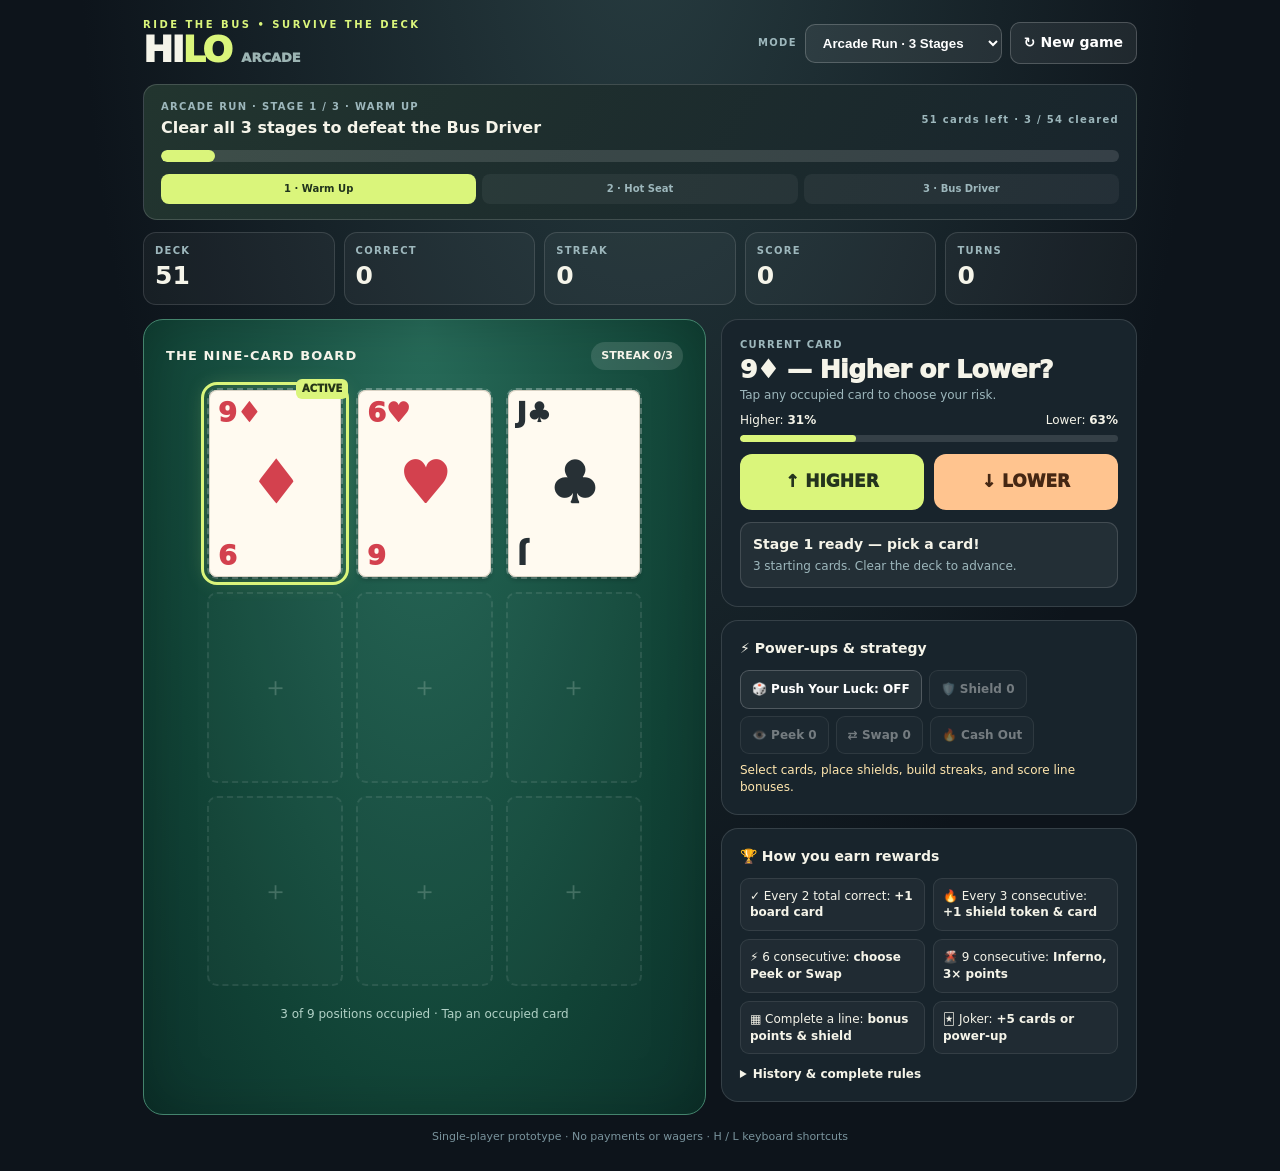
==== commit 8237046f: "Add HiLo Roguelike Run with Tickets, Artifacts, Pit Stops, board upgrades and bosses" ====
--- a/index.html
+++ b/index.html
@@ -4,25 +4,86 @@
 
 /* Casino edition */
 .casino-hidden{display:none!important}.casino{display:none}.casino.visible{display:block}.cashead{display:flex;justify-content:space-between;align-items:center;gap:15px;flex-wrap:wrap}.caschip{background:#ecd18b;color:#2c2619;border-radius:100px;padding:8px 12px;font-weight:950}.casstats{display:grid;grid-template-columns:repeat(4,1fr);gap:8px;margin:14px 0}.casstat{background:#ffffff0d;border-radius:10px;padding:11px;min-width:0}.casstat b{font-size:23px;display:block}.casgrid{display:grid;grid-template-columns:repeat(3,1fr);gap:11px;max-width:440px;margin:18px auto}.cascard{aspect-ratio:2.5/3.5;border:2px solid #ffffff4a;border-radius:12px;background:#ffffff0c;display:flex;align-items:center;justify-content:center;min-width:0}.cascard.sel{outline:3px solid #d8f480;outline-offset:2px}.cascard:disabled{opacity:.48}.cascard .card{pointer-events:none}.casactions{display:flex;gap:8px;flex-wrap:wrap;margin:12px 0}.casactions button{flex:1;min-width:100px}.casmessage{padding:12px;background:#ffffff12;border-radius:11px;margin:12px 0;min-height:46px}.casinfo{font-size:12px;color:#a9c3c3}.casleader{border-collapse:collapse;width:100%;font-size:13px}.casleader th{text-align:left;color:#a9babc;font-size:11px}.casleader td,.casleader th{padding:9px 7px;border-bottom:1px solid #ffffff20}.casleader td:last-child,.casleader th:last-child{text-align:right}.casrow{display:flex;gap:9px;align-items:center;flex-wrap:wrap}.casinput{background:#ffffff15;color:white;border:1px solid #ffffff40;border-radius:9px;padding:10px;width:140px}.casbutton{border:0;border-radius:10px;background:#d9f57b;color:#1c2c1d;padding:12px 16px;font-weight:900}.casbutton.alt{background:#ffffff20;color:white}.casbutton:disabled{opacity:.4}.casprogress{display:flex;gap:5px}.casprogress span{flex:1;background:#ffffff20;border-radius:4px;height:8px}.casprogress span.done{background:#ddf47e}.casoverlay{position:fixed;inset:0;z-index:30;background:#06100de8;display:flex;align-items:center;justify-content:center;padding:18px}.casdialog{width:min(450px,100%);background:#1e3338;border:1px solid #ffffff55;border-radius:20px;padding:24px}.casdialog h2{margin:5px 0 12px}.casdialog button{display:block;width:100%;margin-top:10px}.cashidden{display:none!important}@media(max-width:600px){.casstats{grid-template-columns:repeat(2,1fr)}.casgrid{max-width:320px;gap:9px}.casstat b{font-size:19px}}
+
+/* ROGUELIKE RUN — distinct 3×3 deckbuilder */
+.roguehud{background:linear-gradient(115deg,#2e293c,#202a34);border:1px solid #a27bc344;border-radius:14px;padding:14px;margin-bottom:13px}
+.roguerow{display:grid;grid-template-columns:1fr 1fr 1.4fr;gap:8px}.roguerow>div{min-width:0}.roguerow strong{font-size:13px;line-height:1.3;display:block;margin-top:4px}
+.artifactchips{display:flex;gap:6px;flex-wrap:wrap}.artifactchip{border:1px solid #dfbd835c;background:#e8bb5d18;color:#ffdfaa;border-radius:8px;padding:6px 9px;font-size:11px;font-weight:800}
+.slot .slotupgrade{position:absolute;top:-7px;left:-7px;z-index:2;background:#3c2554;border:1px solid #eac0ff;color:#fff;border-radius:7px;padding:3px 5px;font-size:12px}
+.shopchoices{display:grid;grid-template-columns:1fr 1fr;gap:9px;margin:13px 0}.shopchoice{border:1px solid #ffffff34;background:#18242b;border-radius:11px;padding:12px;text-align:left;color:white;min-height:93px}.shopchoice strong{display:block;color:#ffe09b;font-size:13px}.shopchoice small{display:block;color:#aec8ca;font-size:11px;margin-top:5px}.shopchoice em{display:block;font-size:11px;color:#dff58f;margin-top:5px;font-style:normal}.shopchoice:disabled{opacity:.4}.modalscroll{max-height:min(83vh,740px);overflow:auto}.ticketchoice{display:block;width:100%;text-align:left!important;background:#ffffff13!important;color:white!important;border:1px solid #ffffff36!important;padding:12px!important}.ticketchoice strong{display:block}.ticketchoice small{display:block;color:#bfd0d4;margin-top:4px}
+@media(max-width:440px){.roguerow{grid-template-columns:1fr 1fr}.roguerow>div:last-child{grid-column:span 2}.shopchoices{grid-template-columns:1fr}}
 </style></head><body>
-<main class="app"><header class="top"><div><div class="kicker">RIDE THE BUS • SURVIVE THE DECK</div><div class="brand">HI<span>LO</span> <span style="font-size:13px;letter-spacing:0;color:#9cb4b3">ARCADE</span></div></div><div class="topcontrols"><label class="small" for="mode">MODE</label><select id="mode"><option value="arcade">Arcade Run · 3 Stages</option><option value="classic">Classic · 1 Deck</option><option value="endless">Endless · High Score</option><option value="casino">Casino · Free Chips</option></select><button class="secondary" id="reset">↻ New game</button></div></header>
+<main class="app"><header class="top"><div><div class="kicker">RIDE THE BUS • SURVIVE THE DECK</div><div class="brand">HI<span>LO</span> <span style="font-size:13px;letter-spacing:0;color:#9cb4b3">ARCADE</span></div></div><div class="topcontrols"><label class="small" for="mode">MODE</label><select id="mode"><option value="arcade">Arcade Run · 3 Stages</option><option value="classic">Classic · 1 Deck</option><option value="endless">Endless · High Score</option><option value="rogue">Roguelike · Build a Run</option><option value="casino">Casino · Free Chips</option></select><button class="secondary" id="reset">↻ New game</button></div></header>
 <section id="casino" class="casino" aria-label="HiLo Casino Mode">
 <div class="progresspanel"><div class="cashead"><div><div class="kicker">🎰 HILO CASINO · PLAY MONEY ONLY</div><h1 style="margin:5px 0;font-size:26px">Cash Out or Push Your Luck</h1><div class="casinfo">Ten rounds per session. Fill a row for a jackpot and finish with the most chips.</div></div><span class="caschip">● <span id="casbank">1,000</span> chips</span></div><div class="casstats"><div class="casstat"><div class="small">ROUND</div><b id="casround">1 / 10</b></div><div class="casstat"><div class="small">POT</div><b id="caspot">0</b></div><div class="casstat"><div class="small">MULTIPLIER</div><b id="casmult">1.00×</b></div><div class="casstat"><div class="small">WINS THIS ROUND</div><b id="caswins">0 / 5</b></div></div><div class="casprogress" id="casprogress"></div></div>
 <div class="layout"><section class="felt"><div class="sectiontop"><h2>CHOOSE YOUR CARD</h2><div class="tag" id="casshield">🛡️ 0</div></div><div class="casgrid" id="casgrid"></div><div class="boardfoot" id="casboardinfo">Pick a card to make a prediction. Complete lines for jackpot chips.</div></section>
 <div><section class="panel"><h3 id="castitle">Place Your Stake</h3><div id="casbetcontrols"><p class="casinfo">Fictional chips only. Your stake is committed for the round. Five consecutive wins earns the maximum calculated payout.</p><div class="casactions" id="casstakes"></div><button class="casbutton" id="casstart" style="width:100%">Start Round</button></div><div id="casguesscontrols" class="cashidden"><div class="casinfo">NEXT DRAW — REAL DECK ODDS</div><div class="odds"><span>↑ Higher: <b id="cashighodds">—</b></span><span>↓ Lower: <b id="caslowodds">—</b></span></div><div class="casactions"><button class="casbutton" id="cashigher">↑ HIGHER</button><button class="casbutton" id="caslower">↓ LOWER</button></div><button id="cascashout" class="casbutton alt" style="width:100%">Cash Out</button></div><div class="casmessage" id="casmessage" aria-live="polite">Choose a chip stake to start.</div><div class="casinfo">Multipliers adjust to the actual chance of your guess (94% return factor per successful step); Joker choices may change the deck. A tie loses. No cash value.</div></section>
 <section class="panel"><h3>🏆 Leaderboard</h3><div class="casinfo" style="margin-bottom:10px">This-device leaderboard · Best completed 10-round sessions. Online rankings need a separate server.</div><div class="casrow" style="margin-bottom:10px"><label class="small" for="casname">PLAYER NAME</label><input id="casname" class="casinput" maxlength="16" value="Player" autocomplete="nickname"/><button id="cassave" class="casbutton" disabled>Save Finished Run</button></div><table class="casleader"><thead><tr><th>#</th><th>PLAYER</th><th>NET CHIPS</th></tr></thead><tbody id="casleaders"></tbody></table><div class="casactions"><button id="casnew" class="casbutton alt">↻ New 10-Round Session</button></div></section></div></div>
 </section><div class="casoverlay cashidden" id="casjoker"><div class="casdialog"><div class="kicker">🃏 JOKER EVENT</div><h2>A Joker was drawn!</h2><p>Choose how it changes this deck. The Joker itself never appears on the board.</p><button id="casjokerfive" class="casbutton">Add 5 cards to the deck</button><button id="casjokershield" class="casbutton alt">Gain 1 protection token</button></div></div>
+<section id="roguehud" class="roguehud hidden" aria-label="Roguelike build">
+<div class="roguerow"><div><div class="small">🎟️ YOUR TICKET</div><strong id="rogue-ticket">—</strong></div><div><div class="small">🪙 PIT STOP TOKENS</div><strong id="rogue-credits">0</strong></div><div><div class="small">🚌 BOSS RULE</div><strong id="rogue-boss">—</strong></div></div>
+<div class="small" style="margin:10px 0 5px">EQUIPPED ARTIFACTS · MAX 4</div><div class="artifactchips" id="rogue-artifacts"></div>
+<div class="small" style="margin:10px 0 5px">UPGRADED POSITIONS</div><div class="artifactchips" id="rogue-slots"></div>
+</section>
 <section class="progresspanel" aria-label="Run progress"><div class="progressheads"><div><div class="small" id="stagelabel">STAGE 1 / 3 · WARM UP</div><strong id="goaltext">Clear 3 stages to win</strong></div><div class="small" id="remaininglabel">54 cards to clear</div></div><div class="meter" style="height:12px;margin-top:11px"><i id="progressbar" style="width:0%"></i></div><div class="stagechips" id="stagechips"><span>1 · Warm Up</span><span>2 · Hot Seat</span><span>3 · Bus Driver</span></div></section>
 <section class="stats" aria-label="Game statistics"><div class="stat"><div class="small">DECK</div><strong id="deck">54</strong></div><div class="stat"><div class="small">CORRECT</div><strong id="correct">0</strong></div><div class="stat"><div class="small">STREAK</div><strong id="streak">0</strong></div><div class="stat"><div class="small">SCORE</div><strong id="score">0</strong></div><div class="stat"><div class="small">TURNS</div><strong id="turns">0</strong></div></section>
 <div class="layout"><section class="felt" id="felt"><div class="sectiontop"><h2>THE NINE-CARD BOARD</h2><div class="tag" id="firestatus">BUILD YOUR STREAK</div></div><div class="board" id="board" role="group" aria-label="Choose a card on the board"></div><div class="boardfoot" id="boardfoot">Tap a card to select it</div></section>
 <div><section class="panel"><div class="small" id="statuslabel">CURRENT CARD</div><div class="big" id="prompt">Choose a card</div><div class="muted" style="font-size:12px" id="instruction">Choose a card and predict Higher or Lower.</div><div class="odds"><span>Higher: <b id="phigh">—</b></span><span>Lower: <b id="plow">—</b></span></div><div class="meter"><i id="highbar" style="width:50%"></i></div><div class="choices" id="choices"><button class="primary" id="higher">↑ HIGHER</button><button class="primary lower" id="lower">↓ LOWER</button></div><div class="feedback" aria-live="polite"><div style="font-weight:800" id="feedback">Choose a card to start.</div><div class="muted" style="font-size:12px;margin-top:4px" id="detail">Ace low · Equal ranks lose · Two Jokers</div></div><button class="primary hidden" id="playagain" style="width:100%;margin-top:10px">Play again ↻</button></section>
 <section class="panel" id="powerspanel"><h3>⚡ Power-ups &amp; strategy</h3><div class="pillrow"><button class="power" id="push">🎲 Push Your Luck: OFF</button><button class="power" id="shield">🛡️ Shield <span id="shieldqty">0</span></button><button class="power" id="peek">👁️ Peek <span id="peekqty">0</span></button><button class="power" id="swap">⇄ Swap <span id="swapqty">0</span></button><button class="power" id="cashout">🔥 Cash Out</button></div><div id="powerinfo" class="toast">Push Your Luck: win two guesses on the same card for 3× their combined points; miss either and lose that position.</div></section>
 <section class="panel"><h3>🏆 How you earn rewards</h3><div class="rulegrid"><div class="rule">✓ Every 2 total correct: <b>+1 board card</b></div><div class="rule">🔥 Every 3 consecutive: <b>+1 shield token &amp; card</b></div><div class="rule">⚡ 6 consecutive: <b>choose Peek or Swap</b></div><div class="rule">🌋 9 consecutive: <b>Inferno, 3× points</b></div><div class="rule">▦ Complete a line: <b>bonus points &amp; shield</b></div><div class="rule">🃏 Joker: <b>+5 cards or power-up</b></div></div><details style="margin-top:12px"><summary style="cursor:pointer;font-weight:800;font-size:12px">History &amp; complete rules</summary><div style="font-size:12px;color:#b5c9c8;margin:10px 0">In Arcade, choose any occupied card. Correct guesses replace that card; wrong guesses remove it unless protected by a shield. Shield tokens can be placed on any card; one shield prevents one ordinary miss. Cash Out uses a streak of 3+ to earn another shield token and resets your streak. Peek reveals the upcoming regular card; Swap lets you exchange two occupied board positions. Push Your Luck commits to two guesses on one card for 3× combined points, but shields cannot save a missed Push. Complete a newly filled row, column, or diagonal for a line bonus; filling the same line again after it breaks earns another bonus. Jokers never appear on the board. Classic mode uses automatic board order without Arcade powers or line scoring. Ace is low; ties lose. Arcade Run: survive three consecutive decks (3, 2, then 1 starting cards) to win. Classic: clear one deck. Endless: keep clearing decks for the highest score. Each cleared deck advances the stage; lose all board cards and the run ends.</div><div class="log" id="log"></div></details></section></div></div><div class="footer">Single-player prototype · No payments or wagers · H / L keyboard shortcuts</div></main>
-<div class="modalback hidden" id="overlay"><div class="modal" role="dialog" aria-modal="true" aria-labelledby="modaltitle"><div class="kicker" id="modalkicker">SPECIAL EVENT</div><h2 id="modaltitle">Joker!</h2><p id="modaldesc">Choose your reward.</p><div id="modalbuttons"></div></div></div>
+<div class="modalback hidden" id="overlay"><div class="modal modalscroll" role="dialog" aria-modal="true" aria-labelledby="modaltitle"><div class="kicker" id="modalkicker">SPECIAL EVENT</div><h2 id="modaltitle">Joker!</h2><p id="modaldesc">Choose your reward.</p><div id="modalbuttons"></div></div></div>
 <script>
 (()=>{'use strict';
 const $=id=>document.getElementById(id),S=['♥','♦','♣','♠'],R=['A','2','3','4','5','6','7','8','9','10','J','Q','K'];
 const lines=[[0,1,2],[3,4,5],[6,7,8],[0,3,6],[1,4,7],[2,5,8],[0,4,8],[2,4,6]];
+const ARTIFACTS=[
+{id:'compass',icon:'🧭',name:'The Compass',desc:'Every fifth prediction scouts the next regular card.',cost:45},
+{id:'phoenix',icon:'🪶',name:'Phoenix Feather',desc:'On every third consecutive success, restore an empty slot.',cost:65},
+{id:'mirror',icon:'🪞',name:'Mirror Trick',desc:'Once per stage, turn a normal miss into a surviving card.',cost:75},
+{id:'clover',icon:'🍀',name:'Lucky Clover',desc:'Doubles points on successful guesses with ≤35% chance.',cost:55},
+{id:'timekeeper',icon:'⌛',name:'Timekeeper',desc:'Every tenth correct guess earns a Peek token.',cost:50},
+{id:'storm',icon:'🏮',name:'Storm Lantern',desc:'Fire milestones award 40 points per occupied slot.',cost:55},
+{id:'anchor',icon:'⚓',name:'Iron Anchor',desc:'Start every stage with two shield tokens.',cost:60},
+{id:'salvage',icon:'🛠️',name:'Salvage Kit',desc:'First unshielded miss per stage repairs an empty position.',cost:55},
+{id:'ember',icon:'🔥',name:'Ember Engine',desc:'Every correct guess gains 20 points per streak level, capped at 10.',cost:65},
+{id:'collector',icon:'💎',name:'Treasure Map',desc:'Completing a new line awards 25 additional tokens.',cost:65},
+{id:'diamond',icon:'♦️',name:'Diamond Eye',desc:'Successful risky guesses grant 12 extra shop tokens.',cost:55},
+{id:'twin',icon:'♊',name:'Twin Signals',desc:'Doubles score bonuses for completed board lines.',cost:70}
+];
+const SLOT_UPGRADES=[
+{id:'ward',icon:'🛡️',name:'Ward',desc:'First miss on this position is blocked each stage.',cost:35},
+{id:'amp',icon:'⚡',name:'Amplifier',desc:'Correct guesses here score 1.5× points.',cost:35},
+{id:'kindle',icon:'🔥',name:'Kindling',desc:'Correct guesses here add 1 to the streak (once per turn).',cost:45},
+{id:'mint',icon:'🪙',name:'Mint',desc:'Correct guesses here award 8 shop tokens.',cost:35},
+{id:'seed',icon:'🌱',name:'Seedbed',desc:'Every third success here restores one empty position.',cost:40},
+{id:'scout',icon:'👁️',name:'Watchtower',desc:'Every fourth success here earns one Peek token.',cost:40}
+];
+const TICKETS=[
+{id:'lucky',icon:'🍀',name:'Lucky Ticket',desc:'Begin with two shields, plus one at each new stage.'},
+{id:'fire',icon:'🔥',name:'Fire Ticket',desc:'Fire milestones give +200 bonus points and one extra Peek.'},
+{id:'risk',icon:'🎲',name:'Risk Ticket',desc:'Risky successful guesses earn 2× points and 12 tokens.'},
+{id:'builder',icon:'🏗️',name:'Builder Ticket',desc:'Start with four occupied positions and get +150 per line.'}
+];
+const BOSSES=[{name:'The Tollkeeper',description:'Each miss costs 75 points, but riskier guesses still pay big.'},{name:'The Collector',description:'Each unprotected miss locks one empty slot until the next stage.'},{name:'The Final Driver',description:'Clear the deck while keeping at least two occupied positions. Extra Jokers await.'}];
+const has=id=>G&&G.mode==='rogue'&&G.rogue?.artifacts.includes(id);
+const rogue=()=>G&&G.mode==='rogue'&&G.rogue;
+function grantCredits(n){if(rogue())G.rogue.credits+=n}
+function rogueRefill(){if(!rogue())return;const r=G.rogue;let i=G.board.findIndex((x,j)=>!x&&!r.locked[j]);if(i<0)return;let n=G.deck.findLastIndex(c=>!c.joker);if(n<0)return;const before=lineState();G.board[i]=G.deck.splice(n,1)[0];G.extraNotes.push('🌱 Refilled slot '+(i+1));updateLines(before)}
+function rogueRender(){const active=!!rogue();$('roguehud').classList.toggle('hidden',!active);if(!active)return;let r=G.rogue;
+$('rogue-ticket').textContent=(TICKETS.find(t=>t.id===r.ticket)||TICKETS[0]).icon+' '+(TICKETS.find(t=>t.id===r.ticket)||TICKETS[0]).name;
+$('rogue-credits').textContent=r.credits;$('rogue-boss').textContent=BOSSES[Math.min(G.stage-1,2)].name;
+$('rogue-artifacts').innerHTML=r.artifacts.length?r.artifacts.map(id=>{const a=ARTIFACTS.find(x=>x.id===id);return '<span class="artifactchip" title="'+a.desc+'">'+a.icon+' '+a.name+'</span>'}).join(''):'<span class="muted">No artifacts yet · Buy them at a Pit Stop</span>';
+$('rogue-slots').innerHTML=r.upgrades.some(Boolean)?r.upgrades.map((id,i)=>id?'<span class="artifactchip">'+(i+1)+' · '+SLOT_UPGRADES.find(x=>x.id===id).icon+' '+SLOT_UPGRADES.find(x=>x.id===id).name+'</span>':'').join(''):'<span class="muted">No board upgrades yet</span>';
+}
+function chooseTicket(){G.phase='dialog';render();$('overlay').classList.remove('hidden');$('modalkicker').textContent='YOUR RUN STARTS HERE';$('modaltitle').textContent='🎟️ Choose your Ticket';$('modaldesc').textContent='Each Ticket changes how you build and survive. You can unlock four artifacts and upgrade all nine positions during your run.';const b=$('modalbuttons');b.replaceChildren();for(const t of TICKETS){let x=document.createElement('button');x.className='ticketchoice';x.innerHTML='<strong>'+t.icon+' '+t.name+'</strong><small>'+t.desc+'</small>';x.onclick=()=>{G.rogue.ticket=t.id;hideModal();G.rogue.credits=85;pitStop(1)};b.appendChild(x)}}
+function pitStop(next){if(!rogue())return;G.phase='shop';const r=G.rogue;r.offers=shuffle(ARTIFACTS.filter(a=>!r.artifacts.includes(a.id))).slice(0,5).map(a=>a.id);render();shopRender(next)}
+function shopRender(next){const r=G.rogue;$('overlay').classList.remove('hidden');$('modalkicker').textContent='PIT STOP · BEFORE STAGE '+next;$('modaltitle').textContent='🚌 Build Your Run';$('modaldesc').textContent='🪙 '+r.credits+' tokens · '+r.artifacts.length+'/4 artifacts equipped. Buy permanent abilities or position upgrades. Your upgrades carry into the next stage.';const box=$('modalbuttons');box.replaceChildren();
+const grid=document.createElement('div');grid.className='shopchoices';
+for(const id of r.offers){const a=ARTIFACTS.find(x=>x.id===id);if(!a)continue;const b=document.createElement('button');b.className='shopchoice';b.disabled=r.credits<a.cost||r.artifacts.length>=4;b.innerHTML='<strong>'+a.icon+' '+a.name+'</strong><small>'+a.desc+'</small><em>🪙 '+a.cost+' tokens</em>';b.onclick=()=>{r.credits-=a.cost;r.artifacts.push(id);r.offers=r.offers.filter(x=>x!==id);shopRender(next)};grid.appendChild(b)}
+const t=document.createElement('div');t.style='grid-column:1/-1;color:#d9c3fa;font-weight:900;font-size:13px;margin-top:5px';t.textContent='UPGRADE A BOARD POSITION';grid.appendChild(t);
+for(const u of SLOT_UPGRADES){const b=document.createElement('button');b.className='shopchoice';b.disabled=r.credits<u.cost||r.upgrades.every(Boolean);b.innerHTML='<strong>'+u.icon+' '+u.name+'</strong><small>'+u.desc+'</small><em>🪙 '+u.cost+' tokens</em>';b.onclick=()=>slotShop(next,u);grid.appendChild(b)}box.appendChild(grid);
+const footer=document.createElement('div');footer.style='display:flex;gap:8px;flex-wrap:wrap';const reroll=document.createElement('button');reroll.className='alt';reroll.textContent='↻ Reroll artifacts · 15 🪙';reroll.disabled=r.credits<15;reroll.onclick=()=>{r.credits-=15;r.offers=shuffle(ARTIFACTS.filter(a=>!r.artifacts.includes(a.id))).slice(0,5).map(a=>a.id);shopRender(next)};footer.appendChild(reroll);box.appendChild(footer);const go=document.createElement('button');go.textContent='▶ Face '+BOSSES[next-1].name+' · Stage '+next;go.onclick=()=>{hideModal();setupStage(next);render()};box.appendChild(go)}
+function slotShop(next,u){const box=$('modalbuttons');box.replaceChildren();$('modaltitle').textContent=u.icon+' '+u.name;$('modaldesc').textContent='Choose a position to upgrade. Each position holds one upgrade, and upgrades last the entire run.';const grid=document.createElement('div');grid.className='shopchoices';for(let i=0;i<9;i++){const b=document.createElement('button');b.className='shopchoice';b.disabled=!!G.rogue.upgrades[i];b.innerHTML='<strong>Position '+(i+1)+'</strong><small>'+(G.rogue.upgrades[i]?'Already upgraded':'Available')+'</small>';b.onclick=()=>{G.rogue.credits-=u.cost;G.rogue.upgrades[i]=u.id;shopRender(next)};grid.appendChild(b)}box.appendChild(grid);const back=document.createElement('button');back.className='alt';back.textContent='← Back to shop';back.onclick=()=>shopRender(next);box.appendChild(back)}
 let G;
 function normalDeck(){let a=[];for(let s of S)for(let v=0;v<13;v++)a.push({v,s});return a}
 function shuffle(a){for(let i=a.length-1;i>0;i--){let j=Math.floor(Math.random()*(i+1));[a[i],a[j]]=[a[j],a[i]]}return a}
@@ -45,23 +106,23 @@
 function render(){let active=selectedIndex();if(active===-1)active=null;G.selected=active;
  $('mode').value=G.mode;$('deck').textContent=G.deck.length;
  const stageNames=['Warm Up','Hot Seat','Bus Driver'];
- $('stagelabel').textContent=G.mode==='classic'?'CLASSIC · ONE DECK':G.mode==='endless'?'ENDLESS · DECK '+G.stage:'ARCADE RUN · STAGE '+G.stage+' / 3 · '+stageNames[Math.min(2,G.stage-1)].toUpperCase();
- $('goaltext').textContent=G.mode==='classic'?'Survive one deck to win':G.mode==='endless'?'Survive as many decks as you can':'Clear all 3 stages to defeat the Bus Driver';
+ $('stagelabel').textContent=G.mode==='classic'?'CLASSIC · ONE DECK':G.mode==='endless'?'ENDLESS · DECK '+G.stage:G.mode==='rogue'?'ROGUELIKE · BOSS '+G.stage+' / 3 · '+BOSSES[Math.min(G.stage-1,2)].name.toUpperCase():'ARCADE RUN · STAGE '+G.stage+' / 3 · '+stageNames[Math.min(2,G.stage-1)].toUpperCase();
+ $('goaltext').textContent=G.mode==='classic'?'Survive one deck to win':G.mode==='endless'?'Survive as many decks as you can':G.mode==='rogue'?'Build your board, defeat three bosses and survive the deck':'Clear all 3 stages to defeat the Bus Driver';
  $('remaininglabel').textContent=G.deck.length+' cards left · '+Math.max(0,G.stageTotal-G.deck.length)+' / '+G.stageTotal+' cleared';
  $('progressbar').style.width=(G.stageTotal?100*(G.stageTotal-G.deck.length)/G.stageTotal:100).toFixed(1)+'%';
- $('stagechips').innerHTML=(G.mode==='classic'?['One Deck']:G.mode==='endless'?['Deck '+G.stage,'Best: '+bestScore('endless').toLocaleString()]:['1 · Warm Up','2 · Hot Seat','3 · Bus Driver']).map((text,i)=>'<span class="'+(G.mode==='arcade'?(i<G.stage-1?'done':i===G.stage-1?'active':''):'active')+'">'+text+'</span>').join('');$('correct').textContent=G.correct;$('streak').textContent=G.streak;$('score').textContent=G.score.toLocaleString();$('turns').textContent=G.turns;
+ $('stagechips').innerHTML=(G.mode==='classic'?['One Deck']:G.mode==='endless'?['Deck '+G.stage,'Best: '+bestScore('endless').toLocaleString()]:['1 · Warm Up','2 · Hot Seat','3 · Bus Driver']).map((text,i)=>'<span class="'+((G.mode==='arcade'||G.mode==='rogue')?(i<G.stage-1?'done':i===G.stage-1?'active':''):'active')+'">'+text+'</span>').join('');$('correct').textContent=G.correct;$('streak').textContent=G.streak;$('score').textContent=G.score.toLocaleString();$('turns').textContent=G.turns;
  $('felt').classList.toggle('fire',G.streak>=3);$('firestatus').textContent=G.streak>=9?'🌋 INFERNO 3×':G.streak>=3?'🔥 ON FIRE':'STREAK '+G.streak+'/3';
  let n=G.board.filter(Boolean).length;$('boardfoot').textContent=n+' of 9 positions occupied'+(G.mode!=='classic'?' · Tap an occupied card':' · Automatic board order');
- $('board').innerHTML=G.board.map((c,i)=>'<button type="button" data-pos="'+i+'" class="slot '+(i===active?'selected ':'')+(!c?'empty':'')+'" aria-label="Position '+(i+1)+': '+name(c)+'" '+(!c||G.phase!=='ready'&&G.phase!=='swap'?'disabled':'')+'>'+(c?cardHTML(c):'＋')+(c&&G.protected[i]?'<span class="badge">🛡️</span>':'')+(i===active&&G.phase!=='end'?'<span class="active">'+(G.pushStage===1?'PUSH 2/2':'ACTIVE')+'</span>':'')+'</button>').join('');
+ $('board').innerHTML=G.board.map((c,i)=>'<button type="button" data-pos="'+i+'" class="slot '+(i===active?'selected ':'')+(!c?'empty':'')+'" aria-label="Position '+(i+1)+': '+name(c)+'" '+(!c||G.phase!=='ready'&&G.phase!=='swap'?'disabled':'')+'>'+(c?cardHTML(c):'＋')+(c&&G.protected[i]?'<span class="badge">🛡️</span>':'')+(rogue()&&G.rogue.upgrades[i]?'<span class="slotupgrade" title="'+SLOT_UPGRADES.find(x=>x.id===G.rogue.upgrades[i]).desc+'">'+SLOT_UPGRADES.find(x=>x.id===G.rogue.upgrades[i]).icon+'</span>':'')+(i===active&&G.phase!=='end'?'<span class="active">'+(G.pushStage===1?'PUSH 2/2':'ACTIVE')+'</span>':'')+'</button>').join('');
  $('board').querySelectorAll('button').forEach(b=>b.onclick=()=>chooseCard(Number(b.dataset.pos)));
  $('statuslabel').textContent=G.phase==='end'?'GAME COMPLETE':G.pushStage===1?'PUSH YOUR LUCK — SECOND GUESS':'CURRENT CARD';
  $('prompt').textContent=G.phase==='end'?(G.result==='win'?'🏆 YOU WIN!':'💀 GAME OVER'):active!==null?name(G.board[active])+' — Higher or Lower?':'No cards remaining';
- $('instruction').textContent=G.phase==='end'?'Start another round to try a new strategy.':G.mode==='classic'?'Automatic board order · Ace low · Ties lose':G.pushStage===1?'Second prediction locked to this card. Win for 3× combined points.':'Tap any occupied card to choose your risk.';
+ $('instruction').textContent=G.phase==='end'?'Start another round to try a new strategy.':G.mode==='classic'?'Automatic board order · Ace low · Ties lose':G.pushStage===1?'Second prediction locked to this card. Win for 3× combined points.':G.mode==='rogue'?BOSSES[Math.min(G.stage-1,2)].description:'Tap any occupied card to choose your risk.';
  const c=chances();$('phigh').textContent=c?fmt(c.higher):'—';$('plow').textContent=c?fmt(c.lower):'—';$('highbar').style.width=c?(c.higher*100)+'%':'50%';
  $('higher').disabled=$('lower').disabled=G.phase!=='ready'||active===null;
  $('choices').classList.toggle('hidden',G.phase==='end');$('playagain').classList.toggle('hidden',G.phase!=='end');
  $('feedback').textContent=G.message;$('detail').textContent=G.detail;
- $('powerspanel').classList.toggle('hidden',G.mode==='classic');
+ $('powerspanel').classList.toggle('hidden',G.mode==='classic');rogueRender();
  $('shieldqty').textContent=G.shields;$('peekqty').textContent=G.peeks;$('swapqty').textContent=G.swaps;
  $('push').textContent=G.pushStage===1?'🎲 PUSH: 2nd guess':G.pushArmed?'🎲 Push Your Luck: ON':'🎲 Push Your Luck: OFF';$('push').classList.toggle('active',G.pushArmed||G.pushStage===1);
  $('push').disabled=G.phase!=='ready'||G.pushStage===1;
@@ -71,39 +132,39 @@
  $('cashout').disabled=G.phase!=='ready'||G.streak<3||G.pushStage===1;
  $('powerinfo').textContent=G.swapFrom!==null?'Swap mode: tap the destination card. Tap Swap again to cancel.':G.peeked?'👁️ Scouted next regular card: '+name(G.peeked)+'. Joker shuffles may change it.':G.pushStage===1?'Push stage 2: hit another correct guess on the same position, or lose the card.':G.pushArmed?'Push is armed. Your next two guesses must both succeed for 3× combined points.':'Select cards, place shields, build streaks, and score line bonuses.';
  $('log').innerHTML=G.log.slice(0,30).map(x=>{let d=document.createElement('div');d.textContent=x;return d.outerHTML}).join('')}
-function updateLines(previous){if(G.mode==='classic')return;let fresh=[];lines.forEach((line,i)=>{if(!previous[i]&&line.every(p=>G.board[p]!==null))fresh.push(i)});for(let i of fresh){let score=i<3?250:i<6?300:400;G.score+=score;G.shields++;addLog('▦ '+(i<3?'Row':i<6?'Column':'Diagonal')+' complete: +'+score+' points and 1 shield');G.extraNotes.push('Line complete! +'+score+' points +1 shield')}}
+function updateLines(previous){if(G.mode==='classic')return;let fresh=[];lines.forEach((line,i)=>{if(!previous[i]&&line.every(p=>G.board[p]!==null))fresh.push(i)});for(let i of fresh){let score=i<3?250:i<6?300:400;if(rogue()){if(has('twin'))score*=2;if(G.rogue.ticket==='builder')score+=150;grantCredits(25+(has('collector')?25:0))}G.score+=score;G.shields++;addLog('▦ '+(i<3?'Row':i<6?'Column':'Diagonal')+' complete: +'+score+' points and 1 shield');G.extraNotes.push('Line complete! +'+score+' points +1 shield')}}
 function lineState(){return lines.map(l=>l.every(i=>G.board[i]!==null))}
-function addBoardCard(continuation){let i=G.board.findIndex(c=>c===null);if(i<0){G.extraNotes.push('Board full, no refill needed');continuation();return}const was=lineState();drawCard(c=>{if(c){G.board[i]=c;G.extraNotes.push('Added '+name(c)+' at position '+(i+1));updateLines(was)}continuation()})}
+function addBoardCard(continuation){let i=G.board.findIndex((c,j)=>c===null&&(!rogue()||!G.rogue.locked[j]));if(i<0){G.extraNotes.push('Board full, no refill needed');continuation();return}const was=lineState();drawCard(c=>{if(c){G.board[i]=c;G.extraNotes.push('Added '+name(c)+' at position '+(i+1));updateLines(was)}continuation()})}
 function bestScore(mode){try{return Number(localStorage.getItem('hilo-v2-best-'+mode))||0}catch(e){return 0}}
 function saveBest(){const prev=bestScore(G.mode);if(G.score>prev){try{localStorage.setItem('hilo-v2-best-'+G.mode,String(G.score))}catch(e){}return true}return false}
 function showResults(){const record=saveBest();const title=G.result==='win'?'🏆 BUS DRIVER DEFEATED!':G.result==='lose'?'💀 END OF THE ROAD':'🏁 RUN COMPLETE';const box='<div class="resultgrid"><div><b>'+G.score.toLocaleString()+'</b><small>TOTAL SCORE</small></div><div><b>'+G.stage+'</b><small>DECKS REACHED</small></div><div><b>'+G.bestStreak+'</b><small>BEST STREAK</small></div><div><b>'+(G.turns?Math.round(100*G.correct/G.turns):0)+'%</b><small>ACCURACY</small></div></div><div style="color:#daf57b;font-weight:900">'+(record?'🏅 NEW PERSONAL BEST!':'Personal best: '+bestScore(G.mode).toLocaleString())+'</div>';
  $('modalkicker').textContent='HI LO · '+G.mode.toUpperCase();$('modaltitle').textContent=title;$('modaldesc').innerHTML='Final results — '+G.turns+' turns across '+G.stage+' '+(G.stage===1?'deck':'decks')+'.'+box;
  const buttons=$('modalbuttons');buttons.replaceChildren();const again=document.createElement('button');again.textContent='↻ Play again';again.onclick=begin;buttons.appendChild(again);const close=document.createElement('button');close.className='alt';close.textContent='View final board';close.onclick=hideModal;buttons.appendChild(close);$('overlay').classList.remove('hidden');}
 function endRun(result){G.phase='end';G.result=result;tell(result==='win'?'🏆 Bus Driver defeated!':'💀 All board cards lost.','Final score: '+G.score.toLocaleString()+' · Correct: '+G.correct+' · Turns: '+G.turns);addLog((result==='win'?'VICTORY':'GAME OVER')+' · '+G.mode+' · stage '+G.stage);render();showResults()}
-function beginNextStage(){G.phase='dialog';const next=G.stage+1;const labels=['','Warm Up','Hot Seat','Bus Driver'];const message=G.mode==='endless'?'Deck '+G.stage+' cleared! The next deck gets tougher.':'Stage '+G.stage+' cleared! Next up: '+labels[next]+'.';addLog('🏆 '+message);render();showModal('🏆 STAGE CLEAR',G.mode==='endless'?'DECK '+G.stage+' SURVIVED':'STAGE '+G.stage+' COMPLETE',message+' Your score carries forward. The board resets; banked power-ups carry forward.',[{label:G.mode==='endless'?'▶ Next endless deck':'▶ Start Stage '+next,action:()=>{setupStage(next);render()}}])}
-function finishCheck(){if(G.board.every(c=>c===null)){endRun('lose');return true}if(!G.deck.length){if(G.mode==='classic'||G.mode==='arcade'&&G.stage===3){endRun('win')}else{beginNextStage()}return true}return false}
-function setupStage(stage){G.stage=stage;G.stageTotal=0;G.deck=shuffle([...normalDeck(),...Array.from({length:G.mode==='endless'?Math.min(5,stage+1):G.mode==='arcade'&&stage===3?3:2},()=>({joker:true}))]);G.stageTotal=G.deck.length;
+function beginNextStage(){G.phase='dialog';const next=G.stage+1;if(rogue()){grantCredits(75+G.stage*35);pitStop(next);return}const labels=['','Warm Up','Hot Seat','Bus Driver'];const message=G.mode==='endless'?'Deck '+G.stage+' cleared! The next deck gets tougher.':'Stage '+G.stage+' cleared! Next up: '+labels[next]+'.';addLog('🏆 '+message);render();showModal('🏆 STAGE CLEAR',G.mode==='endless'?'DECK '+G.stage+' SURVIVED':'STAGE '+G.stage+' COMPLETE',message+' Your score carries forward. The board resets; banked power-ups carry forward.',[{label:G.mode==='endless'?'▶ Next endless deck':'▶ Start Stage '+next,action:()=>{setupStage(next);render()}}])}
+function finishCheck(){if(G.board.every(c=>c===null)){endRun('lose');return true}if(!G.deck.length){if(G.mode==='rogue'&&G.stage===3&&G.board.filter(Boolean).length<2){endRun('lose')}else if(G.mode==='classic'||(G.mode==='arcade'||G.mode==='rogue')&&G.stage===3){endRun('win')}else{beginNextStage()}return true}return false}
+function setupStage(stage){G.stage=stage;G.stageTotal=0;if(rogue()){G.rogue.mirrorUsed=false;G.rogue.salvageUsed=false;G.rogue.locked=Array(9).fill(false);G.rogue.wardUsed=Array(9).fill(false);G.rogue.slotHits=Array(9).fill(0);G.rogue.correctStage=0;}G.deck=shuffle([...normalDeck(),...Array.from({length:G.mode==='endless'?Math.min(5,stage+1):(G.mode==='arcade'||G.mode==='rogue')&&stage===3?4:2},()=>({joker:true}))]);G.stageTotal=G.deck.length;
  G.board=Array(9).fill(null);G.protected=Array(9).fill(false);G.selected=0;G.cursor=0;G.streak=0;G.pushArmed=false;G.pushStage=0;G.pushIndex=null;G.pushPoints=0;G.bonusRefill=false;G.pendingSix=false;G.extraNotes=[];G.peeked=null;G.swapFrom=null;G.phase='ready';G.result=null;
- const startCards=G.mode==='classic'?1:G.mode==='endless'?Math.max(1,4-stage):[3,2,1][Math.min(stage-1,2)];let added=0;
+ const startCards=G.mode==='classic'?1:G.mode==='endless'?Math.max(1,4-stage):[3,2,1][Math.min(stage-1,2)]+(rogue()&&G.rogue.ticket==='builder'?1:0);let added=0;
  while(added<startCards&&G.deck.length){const c=G.deck.pop();if(c.joker){insertFive();continue}G.board[added++]=c}
- tell('Stage '+stage+' ready — pick a card!',startCards+' starting '+(startCards===1?'card':'cards')+'. Clear the deck to advance.');addLog('Started '+G.mode+' stage '+stage+' with '+added+' starting cards')}
+ if(rogue()){if(G.rogue.ticket==='lucky')G.shields++;if(G.rogue.ticket==='lucky'&&stage===1)G.shields++;if(has('anchor'))G.shields+=2;G.rogue.credits+=stage===1?0:20}tell('Stage '+stage+' ready — pick a card!',startCards+' starting '+(startCards===1?'card':'cards')+'. Clear the deck to advance.');addLog('Started '+G.mode+' stage '+stage+' with '+added+' starting cards')}
 
 function finalizeTurn(){if(G.mode==='classic')G.cursor=(G.selected+1)%9;G.phase='ready';if(G.extraNotes.length)G.detail=G.extraNotes.join(' · ');G.extraNotes=[];if(G.pendingSix){G.pendingSix=false;G.phase='dialog';render();showModal('⚡ SIX-CARD STREAK','SUPER FIRE!','Choose a special power to bank for a later turn.',[{label:'👁️ Gain a Peek token',action:()=>{G.peeks++;G.phase='ready';finishCheck();render()}},{label:'⇄ Gain a Swap token',action:()=>{G.swaps++;G.phase='ready';finishCheck();render()}}]);return}finishCheck();render()}
 function afterGuess(){const shouldRefill=G.bonusRefill;G.bonusRefill=false;if(shouldRefill){addBoardCard(finalizeTurn)}else finalizeTurn()}
 function applyGuess(guess){if(G.phase!=='ready'||G.swapFrom!==null)return;const idx=selectedIndex();if(idx===null||idx<0)return;G.selected=idx;G.phase='resolving';G.extraNotes=[];const old=G.board[idx];drawCard(c=>{if(!c){G.phase='ready';finishCheck();render();return}const good=guess==='higher'?c.v>old.v:c.v<old.v;
  const p=chancesFor(old,guess,c);const mult=p>0?Math.min(10,Math.max(1,1/p)):1;
  // Probability is computed from the deck before drawing, approximated by the current revealed draw plus other regular cards.
- const base=good?Math.max(10,Math.round(100*mult)):0;const points=good?base*(G.streak>=9?3:1):0;
+ const base=good?Math.max(10,Math.round(100*mult)):0;let points=good?base*(G.streak>=9?3:1):0;const r=rogue();const up=r?r.upgrades[idx]:null;if(good&&r){if((has('clover')||r.ticket==='risk')&&p<=.35)points*=2;if(up==='amp')points=Math.round(points*1.5)}
  G.turns++;let event='Turn '+G.turns+': '+name(old)+' → '+name(c)+' ('+guess+')';
- if(good){G.board[idx]=c;G.correct++;G.streak++;G.bestStreak=Math.max(G.bestStreak,G.streak);G.score+=points;tell('✅ Correct! '+name(old)+' → '+name(c),'+'+points+' points · '+mult.toFixed(1)+'× risk reward');
+ if(good){G.board[idx]=c;G.correct++;G.streak++;if(r){r.correctStage++;grantCredits(4);if(p<=.35){grantCredits((r.ticket==='risk'?12:0)+(has('diamond')?12:0))}if(up==='mint')grantCredits(8);if(up==='kindle')G.streak++;if(has('ember'))points+=20*Math.min(10,G.streak);if(up==='seed'){r.slotHits[idx]++;if(r.slotHits[idx]%3===0)rogueRefill()}if(up==='scout'){r.slotHits[idx]++;if(r.slotHits[idx]%4===0)G.peeks++}if(has('timekeeper')&&G.correct%10===0)G.peeks++;if(has('compass')&&G.turns%5===0)G.peeks++;}G.bestStreak=Math.max(G.bestStreak,G.streak);G.score+=points;tell('✅ Correct! '+name(old)+' → '+name(c),'+'+points+' points · '+mult.toFixed(1)+'× risk reward');
  if(G.pushArmed){G.pushArmed=false;G.pushStage=1;G.pushPoints=points;G.pushIndex=idx;G.extraNotes.push('Push 1/2 complete — stay on this card')}
  else if(G.pushStage===1){let extra=2*(G.pushPoints+points);G.score+=extra;G.extraNotes.push('🎲 PUSH SUCCESS: +'+extra+' bonus points (3× total)');G.pushStage=0;G.pushIndex=null;G.pushPoints=0}
  G.bonusRefill=false;
- if(G.streak%3===0){G.shields++;G.bonusRefill=true;G.extraNotes.push('🔥 '+G.streak+' streak: +1 shield and +1 board card');if(G.streak===6){G.pendingSix=true}if(G.streak===9)G.extraNotes.push('🌋 INFERNO: future correct guesses earn 3× while streak continues')}
+ if(G.streak%3===0){G.shields++;G.bonusRefill=true;if(r){if(has('storm'))G.score+=G.board.filter(Boolean).length*40;if(r.ticket==='fire'){G.score+=200;G.peeks++}if(has('phoenix'))rogueRefill()} G.extraNotes.push('🔥 '+G.streak+' streak: +1 shield and +1 board card');if(G.streak===6){G.pendingSix=true}if(G.streak===9)G.extraNotes.push('🌋 INFERNO: future correct guesses earn 3× while streak continues')}
  else if(G.correct%2===0){G.bonusRefill=true;G.extraNotes.push('Every second correct guess: +1 board card')}
  addLog('✓ '+event+' · streak '+G.streak+' · +'+points+' points');
  }else{G.streak=0;const risky=G.pushArmed||G.pushStage===1;const shielded=G.protected[idx]&&!risky;
- if(shielded){G.protected[idx]=false;G.extraNotes.push('🛡️ Shield blocked the card loss')}else{G.board[idx]=null;G.protected[idx]=false;G.extraNotes.push('Card removed from position '+(idx+1))}
+ if(r&&G.stage===1)G.score=Math.max(0,G.score-75);let saved=false;if(r&&!r.mirrorUsed&&has('mirror')&&!risky){r.mirrorUsed=true;saved=true;G.extraNotes.push('🪞 Mirror Trick saved this card')}else if(r&&up==='ward'&&!r.wardUsed[idx]&&!risky){r.wardUsed[idx]=true;saved=true;G.extraNotes.push('🛡️ Ward absorbed the miss')}if(saved){G.board[idx]=old}else if(shielded){G.protected[idx]=false;G.extraNotes.push('🛡️ Shield blocked the card loss')}else{G.board[idx]=null;G.protected[idx]=false;G.extraNotes.push('Card removed from position '+(idx+1));if(r){if(G.stage===2){let lock=r.locked.findIndex((x,j)=>!x&&!G.board[j]);if(lock>=0){r.locked[lock]=true;G.extraNotes.push('🔒 Collector locked slot '+(lock+1))}}if(has('salvage')&&!r.salvageUsed){r.salvageUsed=true;rogueRefill()}}}
  G.pushStage=0;G.pushArmed=false;G.pushIndex=null;G.pushPoints=0;G.bonusRefill=false;G.pendingSix=false;
  tell('❌ Wrong! '+name(old)+' → '+name(c),c.v===old.v?'Equal rank loses.':'Streak reset to zero.');addLog('✕ '+event+' · streak reset'+(shielded?' · shield used':''))}
  // An interrupted push has to keep the same selection; otherwise Classic advances as usual.
@@ -111,8 +172,8 @@
  afterGuess()})}
 function chancesFor(old,guess,drawn){let count=1,win=guess==='higher'?drawn.v>old.v:drawn.v<old.v;for(const d of G.deck)if(!d.joker){count++;if(guess==='higher'?d.v>old.v:d.v<old.v)win++}return win/count}
 function chooseCard(i){if(!G.board[i])return;if(G.swapFrom!==null){if(G.swapFrom===i){G.swapFrom=null;render();return}let from=G.swapFrom;[G.board[from],G.board[i]]=[G.board[i],G.board[from]];[G.protected[from],G.protected[i]]=[G.protected[i],G.protected[from]];G.swaps--;G.swapFrom=null;G.selected=i;addLog('⇄ Swapped positions '+(from+1)+' and '+(i+1));tell('⇄ Cards swapped.','Swaps move shields along with their cards.');render();return}if(G.phase!=='ready'||G.pushStage===1||G.mode==='classic')return;G.selected=i;render()}
-function begin(){hideModal();G={mode:$('mode').value,stage:1,stageTotal:54,deck:[],board:Array(9).fill(null),protected:Array(9).fill(false),selected:0,cursor:0,correct:0,streak:0,bestStreak:0,turns:0,score:0,shields:0,peeks:0,swaps:0,peeked:null,swapFrom:null,pushArmed:false,pushStage:0,pushIndex:null,pushPoints:0,bonusRefill:false,pendingSix:false,extraNotes:[],phase:'ready',result:null,log:[],message:'Choose Higher or Lower.',detail:'Arcade: tap any occupied card. Ace is low; ties lose.'};
- setupStage(1);addLog('New '+G.mode+' game started');finishCheck();render()}
+function begin(){hideModal();G={mode:$('mode').value,stage:1,stageTotal:54,deck:[],board:Array(9).fill(null),protected:Array(9).fill(false),selected:0,cursor:0,correct:0,streak:0,bestStreak:0,turns:0,score:0,shields:0,peeks:0,swaps:0,peeked:null,swapFrom:null,pushArmed:false,pushStage:0,pushIndex:null,pushPoints:0,bonusRefill:false,pendingSix:false,extraNotes:[],rogue:null,phase:'ready',result:null,log:[],message:'Choose Higher or Lower.',detail:'Arcade: tap any occupied card. Ace is low; ties lose.'};
+ if(G.mode==='rogue'){G.rogue={ticket:'lucky',artifacts:[],credits:0,upgrades:Array(9).fill(null),locked:Array(9).fill(false),wardUsed:Array(9).fill(false),slotHits:Array(9).fill(0),mirrorUsed:false,salvageUsed:false,correctStage:0,offers:[]};chooseTicket();return}setupStage(1);addLog('New '+G.mode+' game started');finishCheck();render()}
 $('higher').onclick=()=>applyGuess('higher');$('lower').onclick=()=>applyGuess('lower');$('reset').onclick=begin;$('mode').onchange=begin;$('playagain').onclick=begin;
 $('push').onclick=()=>{if(G.phase!=='ready'||G.pushStage===1)return;G.pushArmed=!G.pushArmed;G.swapFrom=null;render()};
 $('shield').onclick=()=>{if(!G.shields||G.phase!=='ready'||G.pushStage===1||G.selected===null||G.protected[G.selected])return;G.shields--;G.protected[G.selected]=true;addLog('🛡️ Shield applied to position '+(G.selected+1));tell('Shield placed!','This position survives one normal incorrect guess.');render()};
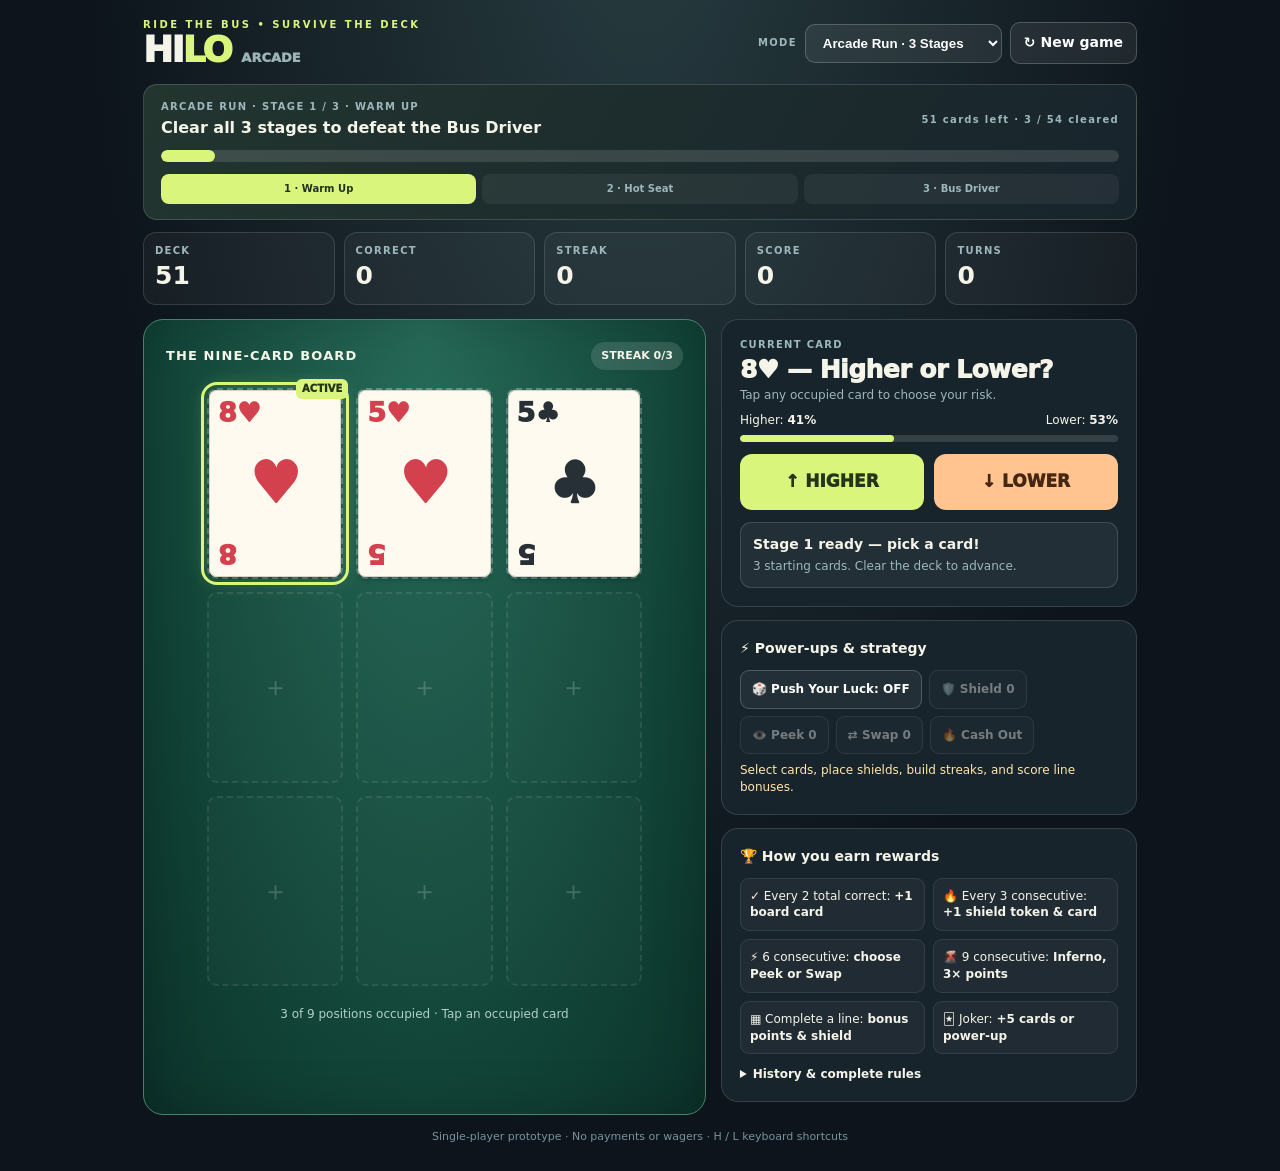
==== commit 57db75a7: "Balance Roguelike risks and shop scaling; add Casino side quests" ====
--- a/index.html
+++ b/index.html
@@ -17,7 +17,7 @@
 <section id="casino" class="casino" aria-label="HiLo Casino Mode">
 <div class="progresspanel"><div class="cashead"><div><div class="kicker">🎰 HILO CASINO · PLAY MONEY ONLY</div><h1 style="margin:5px 0;font-size:26px">Cash Out or Push Your Luck</h1><div class="casinfo">Ten rounds per session. Fill a row for a jackpot and finish with the most chips.</div></div><span class="caschip">● <span id="casbank">1,000</span> chips</span></div><div class="casstats"><div class="casstat"><div class="small">ROUND</div><b id="casround">1 / 10</b></div><div class="casstat"><div class="small">POT</div><b id="caspot">0</b></div><div class="casstat"><div class="small">MULTIPLIER</div><b id="casmult">1.00×</b></div><div class="casstat"><div class="small">WINS THIS ROUND</div><b id="caswins">0 / 5</b></div></div><div class="casprogress" id="casprogress"></div></div>
 <div class="layout"><section class="felt"><div class="sectiontop"><h2>CHOOSE YOUR CARD</h2><div class="tag" id="casshield">🛡️ 0</div></div><div class="casgrid" id="casgrid"></div><div class="boardfoot" id="casboardinfo">Pick a card to make a prediction. Complete lines for jackpot chips.</div></section>
-<div><section class="panel"><h3 id="castitle">Place Your Stake</h3><div id="casbetcontrols"><p class="casinfo">Fictional chips only. Your stake is committed for the round. Five consecutive wins earns the maximum calculated payout.</p><div class="casactions" id="casstakes"></div><button class="casbutton" id="casstart" style="width:100%">Start Round</button></div><div id="casguesscontrols" class="cashidden"><div class="casinfo">NEXT DRAW — REAL DECK ODDS</div><div class="odds"><span>↑ Higher: <b id="cashighodds">—</b></span><span>↓ Lower: <b id="caslowodds">—</b></span></div><div class="casactions"><button class="casbutton" id="cashigher">↑ HIGHER</button><button class="casbutton" id="caslower">↓ LOWER</button></div><button id="cascashout" class="casbutton alt" style="width:100%">Cash Out</button></div><div class="casmessage" id="casmessage" aria-live="polite">Choose a chip stake to start.</div><div class="casinfo">Multipliers adjust to the actual chance of your guess (94% return factor per successful step); Joker choices may change the deck. A tie loses. No cash value.</div></section>
+<div><section class="panel"><h3 id="castitle">Place Your Stake</h3><div id="casbetcontrols"><p class="casinfo">Fictional chips only. Your stake is committed for the round. Five consecutive wins earns the maximum calculated payout.</p><div class="casactions" id="casstakes"></div><button class="casbutton" id="casstart" style="width:100%">Start Round</button></div><div id="casguesscontrols" class="cashidden"><div class="casinfo">NEXT DRAW — REAL DECK ODDS</div><div class="odds"><span>↑ Higher: <b id="cashighodds">—</b></span><span>↓ Lower: <b id="caslowodds">—</b></span></div><div class="casactions"><button class="casbutton" id="cashigher">↑ HIGHER</button><button class="casbutton" id="caslower">↓ LOWER</button></div><button id="cascashout" class="casbutton alt" style="width:100%">Cash Out</button></div><div class="casinfo" id="casobjective" style="border:1px solid #dfc47a70;border-radius:9px;padding:9px;margin-top:10px;color:#ead6a0">🎯 Side quest: Win on a middle card (5–9) for +20% pot. Reach 3 wins to earn +1 stake bonus.</div><div class="casmessage" id="casmessage" aria-live="polite">Choose a chip stake to start.</div><div class="casinfo">Multipliers adjust to the actual chance of your guess (94% return factor per successful step); Joker choices may change the deck. A tie loses. No cash value.</div></section>
 <section class="panel"><h3>🏆 Leaderboard</h3><div class="casinfo" style="margin-bottom:10px">This-device leaderboard · Best completed 10-round sessions. Online rankings need a separate server.</div><div class="casrow" style="margin-bottom:10px"><label class="small" for="casname">PLAYER NAME</label><input id="casname" class="casinput" maxlength="16" value="Player" autocomplete="nickname"/><button id="cassave" class="casbutton" disabled>Save Finished Run</button></div><table class="casleader"><thead><tr><th>#</th><th>PLAYER</th><th>NET CHIPS</th></tr></thead><tbody id="casleaders"></tbody></table><div class="casactions"><button id="casnew" class="casbutton alt">↻ New 10-Round Session</button></div></section></div></div>
 </section><div class="casoverlay cashidden" id="casjoker"><div class="casdialog"><div class="kicker">🃏 JOKER EVENT</div><h2>A Joker was drawn!</h2><p>Choose how it changes this deck. The Joker itself never appears on the board.</p><button id="casjokerfive" class="casbutton">Add 5 cards to the deck</button><button id="casjokershield" class="casbutton alt">Gain 1 protection token</button></div></div>
 <section id="roguehud" class="roguehud hidden" aria-label="Roguelike build">
@@ -75,15 +75,15 @@
 $('rogue-artifacts').innerHTML=r.artifacts.length?r.artifacts.map(id=>{const a=ARTIFACTS.find(x=>x.id===id);return '<span class="artifactchip" title="'+a.desc+'">'+a.icon+' '+a.name+'</span>'}).join(''):'<span class="muted">No artifacts yet · Buy them at a Pit Stop</span>';
 $('rogue-slots').innerHTML=r.upgrades.some(Boolean)?r.upgrades.map((id,i)=>id?'<span class="artifactchip">'+(i+1)+' · '+SLOT_UPGRADES.find(x=>x.id===id).icon+' '+SLOT_UPGRADES.find(x=>x.id===id).name+'</span>':'').join(''):'<span class="muted">No board upgrades yet</span>';
 }
-function chooseTicket(){G.phase='dialog';render();$('overlay').classList.remove('hidden');$('modalkicker').textContent='YOUR RUN STARTS HERE';$('modaltitle').textContent='🎟️ Choose your Ticket';$('modaldesc').textContent='Each Ticket changes how you build and survive. You can unlock four artifacts and upgrade all nine positions during your run.';const b=$('modalbuttons');b.replaceChildren();for(const t of TICKETS){let x=document.createElement('button');x.className='ticketchoice';x.innerHTML='<strong>'+t.icon+' '+t.name+'</strong><small>'+t.desc+'</small>';x.onclick=()=>{G.rogue.ticket=t.id;hideModal();G.rogue.credits=85;pitStop(1)};b.appendChild(x)}}
+function chooseTicket(){G.phase='dialog';render();$('overlay').classList.remove('hidden');$('modalkicker').textContent='YOUR RUN STARTS HERE';$('modaltitle').textContent='🎟️ Choose your Ticket';$('modaldesc').textContent='Each Ticket changes how you build and survive. You can unlock four artifacts and upgrade all nine positions during your run.';const b=$('modalbuttons');b.replaceChildren();for(const t of TICKETS){let x=document.createElement('button');x.className='ticketchoice';x.innerHTML='<strong>'+t.icon+' '+t.name+'</strong><small>'+t.desc+'</small>';x.onclick=()=>{G.rogue.ticket=t.id;hideModal();G.rogue.credits=65;pitStop(1)};b.appendChild(x)}}
 function pitStop(next){if(!rogue())return;G.phase='shop';const r=G.rogue;r.offers=shuffle(ARTIFACTS.filter(a=>!r.artifacts.includes(a.id))).slice(0,5).map(a=>a.id);render();shopRender(next)}
-function shopRender(next){const r=G.rogue;$('overlay').classList.remove('hidden');$('modalkicker').textContent='PIT STOP · BEFORE STAGE '+next;$('modaltitle').textContent='🚌 Build Your Run';$('modaldesc').textContent='🪙 '+r.credits+' tokens · '+r.artifacts.length+'/4 artifacts equipped. Buy permanent abilities or position upgrades. Your upgrades carry into the next stage.';const box=$('modalbuttons');box.replaceChildren();
+function shopRender(next){const r=G.rogue;$('overlay').classList.remove('hidden');$('modalkicker').textContent='PIT STOP · BEFORE STAGE '+next;$('modaltitle').textContent='🚌 Build Your Run';$('modaldesc').textContent='🪙 '+r.credits+' tokens · '+r.artifacts.length+'/4 artifacts equipped. Buy permanent abilities or position upgrades. Artifact prices rise by 15 tokens per equipped Artifact, and board upgrades rise by 10 per installed slot. Your upgrades carry into the next stage.';const box=$('modalbuttons');box.replaceChildren();
 const grid=document.createElement('div');grid.className='shopchoices';
-for(const id of r.offers){const a=ARTIFACTS.find(x=>x.id===id);if(!a)continue;const b=document.createElement('button');b.className='shopchoice';b.disabled=r.credits<a.cost||r.artifacts.length>=4;b.innerHTML='<strong>'+a.icon+' '+a.name+'</strong><small>'+a.desc+'</small><em>🪙 '+a.cost+' tokens</em>';b.onclick=()=>{r.credits-=a.cost;r.artifacts.push(id);r.offers=r.offers.filter(x=>x!==id);shopRender(next)};grid.appendChild(b)}
+for(const id of r.offers){const a=ARTIFACTS.find(x=>x.id===id);if(!a)continue;const b=document.createElement('button');b.className='shopchoice';const price=a.cost+15*r.artifacts.length;b.disabled=r.credits<price||r.artifacts.length>=4;b.innerHTML='<strong>'+a.icon+' '+a.name+'</strong><small>'+a.desc+'</small><em>🪙 '+price+' tokens</em>';b.onclick=()=>{r.credits-=price;r.artifacts.push(id);r.offers=r.offers.filter(x=>x!==id);shopRender(next)};grid.appendChild(b)}
 const t=document.createElement('div');t.style='grid-column:1/-1;color:#d9c3fa;font-weight:900;font-size:13px;margin-top:5px';t.textContent='UPGRADE A BOARD POSITION';grid.appendChild(t);
-for(const u of SLOT_UPGRADES){const b=document.createElement('button');b.className='shopchoice';b.disabled=r.credits<u.cost||r.upgrades.every(Boolean);b.innerHTML='<strong>'+u.icon+' '+u.name+'</strong><small>'+u.desc+'</small><em>🪙 '+u.cost+' tokens</em>';b.onclick=()=>slotShop(next,u);grid.appendChild(b)}box.appendChild(grid);
+for(const u of SLOT_UPGRADES){const b=document.createElement('button');b.className='shopchoice';const price=u.cost+10*r.upgrades.filter(Boolean).length;b.disabled=r.credits<price||r.upgrades.every(Boolean);b.innerHTML='<strong>'+u.icon+' '+u.name+'</strong><small>'+u.desc+'</small><em>🪙 '+price+' tokens</em>';b.onclick=()=>slotShop(next,u);grid.appendChild(b)}box.appendChild(grid);
 const footer=document.createElement('div');footer.style='display:flex;gap:8px;flex-wrap:wrap';const reroll=document.createElement('button');reroll.className='alt';reroll.textContent='↻ Reroll artifacts · 15 🪙';reroll.disabled=r.credits<15;reroll.onclick=()=>{r.credits-=15;r.offers=shuffle(ARTIFACTS.filter(a=>!r.artifacts.includes(a.id))).slice(0,5).map(a=>a.id);shopRender(next)};footer.appendChild(reroll);box.appendChild(footer);const go=document.createElement('button');go.textContent='▶ Face '+BOSSES[next-1].name+' · Stage '+next;go.onclick=()=>{hideModal();setupStage(next);render()};box.appendChild(go)}
-function slotShop(next,u){const box=$('modalbuttons');box.replaceChildren();$('modaltitle').textContent=u.icon+' '+u.name;$('modaldesc').textContent='Choose a position to upgrade. Each position holds one upgrade, and upgrades last the entire run.';const grid=document.createElement('div');grid.className='shopchoices';for(let i=0;i<9;i++){const b=document.createElement('button');b.className='shopchoice';b.disabled=!!G.rogue.upgrades[i];b.innerHTML='<strong>Position '+(i+1)+'</strong><small>'+(G.rogue.upgrades[i]?'Already upgraded':'Available')+'</small>';b.onclick=()=>{G.rogue.credits-=u.cost;G.rogue.upgrades[i]=u.id;shopRender(next)};grid.appendChild(b)}box.appendChild(grid);const back=document.createElement('button');back.className='alt';back.textContent='← Back to shop';back.onclick=()=>shopRender(next);box.appendChild(back)}
+function slotShop(next,u){const box=$('modalbuttons');box.replaceChildren();$('modaltitle').textContent=u.icon+' '+u.name;$('modaldesc').textContent='Choose a position to upgrade. Each position holds one upgrade, and upgrades last the entire run.';const grid=document.createElement('div');grid.className='shopchoices';for(let i=0;i<9;i++){const b=document.createElement('button');b.className='shopchoice';b.disabled=!!G.rogue.upgrades[i];b.innerHTML='<strong>Position '+(i+1)+'</strong><small>'+(G.rogue.upgrades[i]?'Already upgraded':'Available')+'</small>';b.onclick=()=>{G.rogue.credits-=u.cost+10*G.rogue.upgrades.filter(Boolean).length;G.rogue.upgrades[i]=u.id;shopRender(next)};grid.appendChild(b)}box.appendChild(grid);const back=document.createElement('button');back.className='alt';back.textContent='← Back to shop';back.onclick=()=>shopRender(next);box.appendChild(back)}
 let G;
 function normalDeck(){let a=[];for(let s of S)for(let v=0;v<13;v++)a.push({v,s});return a}
 function shuffle(a){for(let i=a.length-1;i>0;i--){let j=Math.floor(Math.random()*(i+1));[a[i],a[j]]=[a[j],a[i]]}return a}
@@ -156,7 +156,7 @@
  // Probability is computed from the deck before drawing, approximated by the current revealed draw plus other regular cards.
  const base=good?Math.max(10,Math.round(100*mult)):0;let points=good?base*(G.streak>=9?3:1):0;const r=rogue();const up=r?r.upgrades[idx]:null;if(good&&r){if((has('clover')||r.ticket==='risk')&&p<=.35)points*=2;if(up==='amp')points=Math.round(points*1.5)}
  G.turns++;let event='Turn '+G.turns+': '+name(old)+' → '+name(c)+' ('+guess+')';
- if(good){G.board[idx]=c;G.correct++;G.streak++;if(r){r.correctStage++;grantCredits(4);if(p<=.35){grantCredits((r.ticket==='risk'?12:0)+(has('diamond')?12:0))}if(up==='mint')grantCredits(8);if(up==='kindle')G.streak++;if(has('ember'))points+=20*Math.min(10,G.streak);if(up==='seed'){r.slotHits[idx]++;if(r.slotHits[idx]%3===0)rogueRefill()}if(up==='scout'){r.slotHits[idx]++;if(r.slotHits[idx]%4===0)G.peeks++}if(has('timekeeper')&&G.correct%10===0)G.peeks++;if(has('compass')&&G.turns%5===0)G.peeks++;}G.bestStreak=Math.max(G.bestStreak,G.streak);G.score+=points;tell('✅ Correct! '+name(old)+' → '+name(c),'+'+points+' points · '+mult.toFixed(1)+'× risk reward');
+ if(good){G.board[idx]=c;G.correct++;G.streak++;if(r){r.correctStage++;grantCredits(4);if(p<=.35){grantCredits((r.ticket==='risk'?12:0)+(has('diamond')?12:0))}if(old.v>=4&&old.v<=8){points+=Math.round(base*0.35);grantCredits(5);G.extraNotes.push('🎯 Middle-card courage: +35% base points and 5 tokens')}if(up==='mint')grantCredits(8);if(up==='kindle')G.streak++;if(has('ember'))points+=20*Math.min(10,G.streak);if(up==='seed'){r.slotHits[idx]++;if(r.slotHits[idx]%3===0)rogueRefill()}if(up==='scout'){r.slotHits[idx]++;if(r.slotHits[idx]%4===0)G.peeks++}if(has('timekeeper')&&G.correct%10===0)G.peeks++;if(has('compass')&&G.turns%5===0)G.peeks++;}G.bestStreak=Math.max(G.bestStreak,G.streak);G.score+=points;tell('✅ Correct! '+name(old)+' → '+name(c),'+'+points+' points · '+mult.toFixed(1)+'× risk reward');
  if(G.pushArmed){G.pushArmed=false;G.pushStage=1;G.pushPoints=points;G.pushIndex=idx;G.extraNotes.push('Push 1/2 complete — stay on this card')}
  else if(G.pushStage===1){let extra=2*(G.pushPoints+points);G.score+=extra;G.extraNotes.push('🎲 PUSH SUCCESS: +'+extra+' bonus points (3× total)');G.pushStage=0;G.pushIndex=null;G.pushPoints=0}
  G.bonusRefill=false;
@@ -208,14 +208,14 @@
 $('cashighodds').textContent=Math.round(odds(C.selected,'higher')*100)+'%';$('caslowodds').textContent=Math.round(odds(C.selected,'lower')*100)+'%';
 $('cashigher').disabled=odds(C.selected,'higher')===0;$('caslower').disabled=odds(C.selected,'lower')===0;
 $('cascashout').disabled=C.wins===0;$('cascashout').textContent='Cash Out '+C.pot.toLocaleString()+' Chips';
-$('cassave').disabled=C.phase!=='finished'||C.saved;
+$('casobjective').textContent=C.phase==='guess'?'🎯 Side quests: Win using a 5–9 for +20% of your pot. Reach 3 wins for +'+C.stake+' chips.':C.phase==='finished'?'🏁 Session complete · side quests reset every round.':'🎯 Side quests: Middle-card wins +20% pot; third win adds one stake.';$('cassave').disabled=C.phase!=='finished'||C.saved;
 }
 function freshDeck(){C.deck=shuffle([...norm(),{joker:true},{joker:true}]);C.cards=Array(9).fill(null);for(let i of [0,4,7]){let c=C.deck.pop();while(c&&c.joker){const a=shuffle(norm()).slice(0,5);C.deck.push(...a);shuffle(C.deck);c=C.deck.pop()}C.cards[i]=c}C.selected=0;C.wins=0;C.pot=0;C.stake=0;C.completedLines=[]}
 function newSession(){C={chips:1000,round:1,bet:50,deck:[],cards:[],selected:0,wins:0,pot:0,stake:0,shields:0,phase:'bet',saved:false,runId:Date.now()};freshDeck();notify('Begin with 1,000 fictional chips. You have 10 rounds.');leaders();show()}
 function startRound(){if(C.phase!=='bet'||C.chips<C.bet)return;C.chips-=C.bet;C.stake=C.bet;C.pot=C.bet;C.wins=0;C.phase='guess';notify('Stake locked. Pick a card and predict Higher or Lower.');show()}
 function finishRound(payout,reason){C.chips+=payout;C.round++;if(C.round>10||C.chips<25){C.phase='finished';notify(reason+' Session finished with '+C.chips.toLocaleString()+' chips. Save your score to the leaderboard!')}else{freshDeck();C.phase='bet';if(C.bet>C.chips)C.bet=[250,100,50,25].find(x=>x<=C.chips)||25;notify(reason+' Round '+C.round+' of 10. Place your next stake.')}show()}
 function nextRegular(done){if(!C.deck.length){finishRound(C.pot,'Deck exhausted; pot banked.');return}let c=C.deck.pop();if(c.joker){C.phase='joker';$('casjoker').classList.remove('cashidden');skipJoker=()=>{C.phase='guess';nextRegular(done)};show();return}done(c)}
-function guess(dir){if(C.phase!=='guess')return;let i=C.selected,base=C.cards[i];if(!base)return;let p=odds(i,dir);if(!p)return;C.phase='drawing';nextRegular(c=>{const good=dir==='higher'?c.v>base.v:c.v<base.v;if(good){C.cards[i]=c;C.wins++;C.pot=Math.max(C.pot+1,Math.round(C.pot*0.94/p));C.pot=Math.min(C.pot,500*C.stake);C.phase='guess';let bonus='';if(C.wins%2===0){const empty=C.cards.findIndex(x=>x===null);if(empty>=0){let refill=C.deck.findLastIndex(x=>!x.joker);if(refill>=0){C.cards[empty]=C.deck.splice(refill,1)[0];bonus=' · Bonus card added to board';}}}const patterns=[[0,1,2],[3,4,5],[6,7,8],[0,3,6],[1,4,7],[2,5,8],[0,4,8],[2,4,6]];patterns.forEach((line,n)=>{if(line.every(k=>C.cards[k])&&!C.completedLines.includes(n)){C.completedLines.push(n);C.pot+=100;C.shields++;bonus+=' · 🎰 JACKPOT LINE +100 chips +1 shield';}});notify('✓ '+rank(base)+' → '+rank(c)+'! Pot '+C.pot.toLocaleString()+' chips.'+bonus);if(C.wins===5){finishRound(C.pot,'🏆 Five correct! Maximum payout collected.');return}}
+function guess(dir){if(C.phase!=='guess')return;let i=C.selected,base=C.cards[i];if(!base)return;let p=odds(i,dir);if(!p)return;C.phase='drawing';nextRegular(c=>{const good=dir==='higher'?c.v>base.v:c.v<base.v;if(good){C.cards[i]=c;C.wins++;C.pot=Math.max(C.pot+1,Math.round(C.pot*0.94/p));C.pot=Math.min(C.pot,500*C.stake);C.phase='guess';let bonus='';if(base.v>=4&&base.v<=8){let reward=Math.max(1,Math.round(C.pot*.2));C.pot+=reward;bonus+=' · 🎯 Middle-card bonus +'+reward+' chips';}if(C.wins===3){C.pot+=C.stake;bonus+=' · 🏁 Three-win bonus +'+C.stake+' chips';}if(C.wins%2===0){const empty=C.cards.findIndex(x=>x===null);if(empty>=0){let refill=C.deck.findLastIndex(x=>!x.joker);if(refill>=0){C.cards[empty]=C.deck.splice(refill,1)[0];bonus=' · Bonus card added to board';}}}const patterns=[[0,1,2],[3,4,5],[6,7,8],[0,3,6],[1,4,7],[2,5,8],[0,4,8],[2,4,6]];patterns.forEach((line,n)=>{if(line.every(k=>C.cards[k])&&!C.completedLines.includes(n)){C.completedLines.push(n);C.pot+=100;C.shields++;bonus+=' · 🎰 JACKPOT LINE +100 chips +1 shield';}});notify('✓ '+rank(base)+' → '+rank(c)+'! Pot '+C.pot.toLocaleString()+' chips.'+bonus);if(C.wins===5){finishRound(C.pot,'🏆 Five correct! Maximum payout collected.');return}}
 else {C.cards[i]=null;if(C.shields){C.shields--;finishRound(C.stake,'🛡️ Shield saved your stake after '+rank(c)+'.');return}finishRound(0,'✕ '+rank(base)+' → '+rank(c)+'. Pot lost.');return}show()})}
 function cashOut(){if(C.phase!=='guess'||C.wins<1)return;finishRound(C.pot,'💰 Cashed out '+C.pot.toLocaleString()+' chips.')}
 function chooseJoker(kind){if(C.phase!=='joker'||!skipJoker)return;if(kind==='five'){C.deck.push(...shuffle(norm()).slice(0,5));shuffle(C.deck);notify('🃏 Joker added five cards to the deck.')}else{C.shields++;notify('🛡️ Joker gave you one protection token.')} $('casjoker').classList.add('cashidden');let f=skipJoker;skipJoker=null;f()}
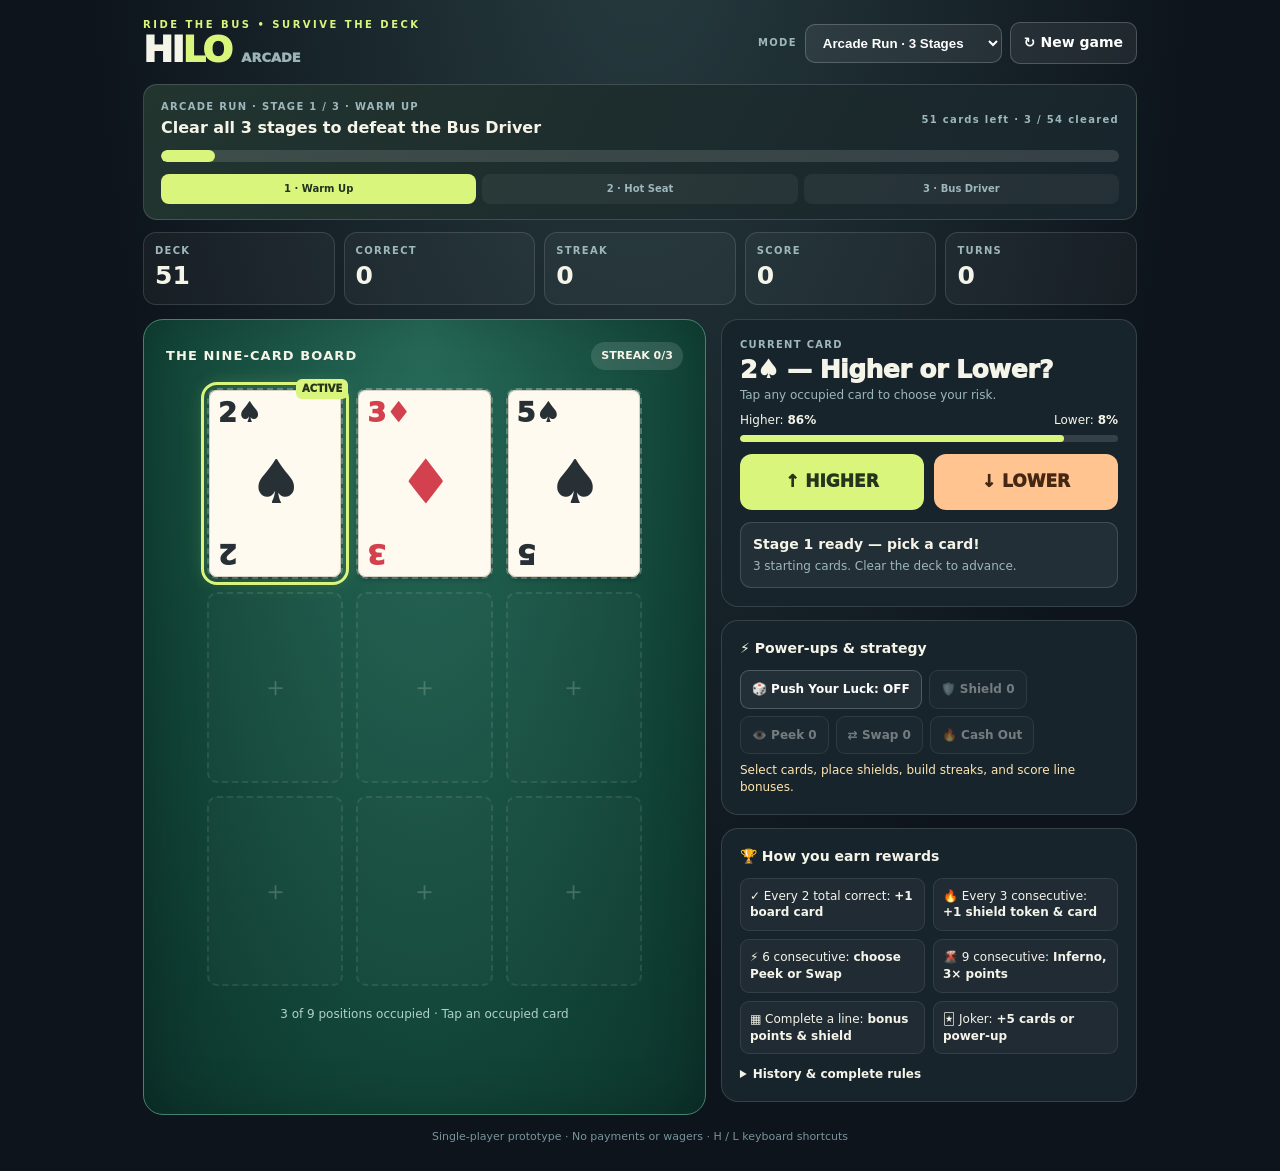
==== commit d9a87cd5: "Balance Collector, Risk Ticket and Treasure Map; fix Joker-only endgame" ====
--- a/index.html
+++ b/index.html
@@ -46,7 +46,7 @@
 {id:'anchor',icon:'⚓',name:'Iron Anchor',desc:'Start every stage with two shield tokens.',cost:60},
 {id:'salvage',icon:'🛠️',name:'Salvage Kit',desc:'First unshielded miss per stage repairs an empty position.',cost:55},
 {id:'ember',icon:'🔥',name:'Ember Engine',desc:'Every correct guess gains 20 points per streak level, capped at 10.',cost:65},
-{id:'collector',icon:'💎',name:'Treasure Map',desc:'Completing a new line awards 25 additional tokens.',cost:65},
+{id:'collector',icon:'💎',name:'Treasure Map',desc:'Completing a new line awards 12 additional tokens.',cost:65},
 {id:'diamond',icon:'♦️',name:'Diamond Eye',desc:'Successful risky guesses grant 12 extra shop tokens.',cost:55},
 {id:'twin',icon:'♊',name:'Twin Signals',desc:'Doubles score bonuses for completed board lines.',cost:70}
 ];
@@ -61,10 +61,10 @@
 const TICKETS=[
 {id:'lucky',icon:'🍀',name:'Lucky Ticket',desc:'Begin with two shields, plus one at each new stage.'},
 {id:'fire',icon:'🔥',name:'Fire Ticket',desc:'Fire milestones give +200 bonus points and one extra Peek.'},
-{id:'risk',icon:'🎲',name:'Risk Ticket',desc:'Risky successful guesses earn 2× points and 12 tokens.'},
+{id:'risk',icon:'🎲',name:'Risk Ticket',desc:'Guesses with ≤40% odds earn 2.5× points and 18 tokens on success. Three such wins earn a shield.'},
 {id:'builder',icon:'🏗️',name:'Builder Ticket',desc:'Start with four occupied positions and get +150 per line.'}
 ];
-const BOSSES=[{name:'The Tollkeeper',description:'Each miss costs 75 points, but riskier guesses still pay big.'},{name:'The Collector',description:'Each unprotected miss locks one empty slot until the next stage.'},{name:'The Final Driver',description:'Clear the deck while keeping at least two occupied positions. Extra Jokers await.'}];
+const BOSSES=[{name:'The Tollkeeper',description:'Each miss costs 75 points, but riskier guesses still pay big.'},{name:'The Collector',description:'The first three unprotected misses each lock an empty slot until the next stage.'},{name:'The Final Driver',description:'Clear the deck while keeping at least two occupied positions. Extra Jokers await.'}];
 const has=id=>G&&G.mode==='rogue'&&G.rogue?.artifacts.includes(id);
 const rogue=()=>G&&G.mode==='rogue'&&G.rogue;
 function grantCredits(n){if(rogue())G.rogue.credits+=n}
@@ -132,7 +132,7 @@
  $('cashout').disabled=G.phase!=='ready'||G.streak<3||G.pushStage===1;
  $('powerinfo').textContent=G.swapFrom!==null?'Swap mode: tap the destination card. Tap Swap again to cancel.':G.peeked?'👁️ Scouted next regular card: '+name(G.peeked)+'. Joker shuffles may change it.':G.pushStage===1?'Push stage 2: hit another correct guess on the same position, or lose the card.':G.pushArmed?'Push is armed. Your next two guesses must both succeed for 3× combined points.':'Select cards, place shields, build streaks, and score line bonuses.';
  $('log').innerHTML=G.log.slice(0,30).map(x=>{let d=document.createElement('div');d.textContent=x;return d.outerHTML}).join('')}
-function updateLines(previous){if(G.mode==='classic')return;let fresh=[];lines.forEach((line,i)=>{if(!previous[i]&&line.every(p=>G.board[p]!==null))fresh.push(i)});for(let i of fresh){let score=i<3?250:i<6?300:400;if(rogue()){if(has('twin'))score*=2;if(G.rogue.ticket==='builder')score+=150;grantCredits(25+(has('collector')?25:0))}G.score+=score;G.shields++;addLog('▦ '+(i<3?'Row':i<6?'Column':'Diagonal')+' complete: +'+score+' points and 1 shield');G.extraNotes.push('Line complete! +'+score+' points +1 shield')}}
+function updateLines(previous){if(G.mode==='classic')return;let fresh=[];lines.forEach((line,i)=>{if(!previous[i]&&line.every(p=>G.board[p]!==null))fresh.push(i)});for(let i of fresh){let score=i<3?250:i<6?300:400;if(rogue()){if(has('twin'))score*=2;if(G.rogue.ticket==='builder')score+=150;grantCredits(25+(has('collector')?12:0))}G.score+=score;G.shields++;addLog('▦ '+(i<3?'Row':i<6?'Column':'Diagonal')+' complete: +'+score+' points and 1 shield');G.extraNotes.push('Line complete! +'+score+' points +1 shield')}}
 function lineState(){return lines.map(l=>l.every(i=>G.board[i]!==null))}
 function addBoardCard(continuation){let i=G.board.findIndex((c,j)=>c===null&&(!rogue()||!G.rogue.locked[j]));if(i<0){G.extraNotes.push('Board full, no refill needed');continuation();return}const was=lineState();drawCard(c=>{if(c){G.board[i]=c;G.extraNotes.push('Added '+name(c)+' at position '+(i+1));updateLines(was)}continuation()})}
 function bestScore(mode){try{return Number(localStorage.getItem('hilo-v2-best-'+mode))||0}catch(e){return 0}}
@@ -142,8 +142,18 @@
  const buttons=$('modalbuttons');buttons.replaceChildren();const again=document.createElement('button');again.textContent='↻ Play again';again.onclick=begin;buttons.appendChild(again);const close=document.createElement('button');close.className='alt';close.textContent='View final board';close.onclick=hideModal;buttons.appendChild(close);$('overlay').classList.remove('hidden');}
 function endRun(result){G.phase='end';G.result=result;tell(result==='win'?'🏆 Bus Driver defeated!':'💀 All board cards lost.','Final score: '+G.score.toLocaleString()+' · Correct: '+G.correct+' · Turns: '+G.turns);addLog((result==='win'?'VICTORY':'GAME OVER')+' · '+G.mode+' · stage '+G.stage);render();showResults()}
 function beginNextStage(){G.phase='dialog';const next=G.stage+1;if(rogue()){grantCredits(75+G.stage*35);pitStop(next);return}const labels=['','Warm Up','Hot Seat','Bus Driver'];const message=G.mode==='endless'?'Deck '+G.stage+' cleared! The next deck gets tougher.':'Stage '+G.stage+' cleared! Next up: '+labels[next]+'.';addLog('🏆 '+message);render();showModal('🏆 STAGE CLEAR',G.mode==='endless'?'DECK '+G.stage+' SURVIVED':'STAGE '+G.stage+' COMPLETE',message+' Your score carries forward. The board resets; banked power-ups carry forward.',[{label:G.mode==='endless'?'▶ Next endless deck':'▶ Start Stage '+next,action:()=>{setupStage(next);render()}}])}
-function finishCheck(){if(G.board.every(c=>c===null)){endRun('lose');return true}if(!G.deck.length){if(G.mode==='rogue'&&G.stage===3&&G.board.filter(Boolean).length<2){endRun('lose')}else if(G.mode==='classic'||(G.mode==='arcade'||G.mode==='rogue')&&G.stage===3){endRun('win')}else{beginNextStage()}return true}return false}
-function setupStage(stage){G.stage=stage;G.stageTotal=0;if(rogue()){G.rogue.mirrorUsed=false;G.rogue.salvageUsed=false;G.rogue.locked=Array(9).fill(false);G.rogue.wardUsed=Array(9).fill(false);G.rogue.slotHits=Array(9).fill(0);G.rogue.correctStage=0;}G.deck=shuffle([...normalDeck(),...Array.from({length:G.mode==='endless'?Math.min(5,stage+1):(G.mode==='arcade'||G.mode==='rogue')&&stage===3?4:2},()=>({joker:true}))]);G.stageTotal=G.deck.length;
+function finishCheck(){if(G.board.every(c=>c===null)){endRun('lose');return true}
+ // A deck containing only Jokers has no guessable cards. Resolve those events now
+ // so the run cannot get stuck behind a 0% / 0% Higher-Lower choice.
+ if(G.deck.length&&G.deck.every(c=>c.joker)){
+   if(G.mode==='classic'){while(G.deck.length&&G.deck.every(c=>c.joker)){G.deck.pop();insertFive()}G.phase='ready';render();return true}
+   G.deck.pop();G.phase='dialog';render();showModal('🃏 LAST JOKER','No normal cards left','Resolve the remaining Joker before the run can finish.',[
+    {label:'🂠 Add 5 random cards',action:()=>{insertFive();G.phase='ready';finishCheck();render()}},
+    {label:'🛡️ Take a shield and finish the deck',action:()=>{G.shields++;G.phase='ready';finishCheck();render()}}
+   ]);return true;
+ }
+ if(!G.deck.length){if(G.mode==='rogue'&&G.stage===3&&G.board.filter(Boolean).length<2){endRun('lose')}else if(G.mode==='classic'||(G.mode==='arcade'||G.mode==='rogue')&&G.stage===3){endRun('win')}else{beginNextStage()}return true}return false}
+function setupStage(stage){G.stage=stage;G.stageTotal=0;if(rogue()){G.rogue.mirrorUsed=false;G.rogue.salvageUsed=false;G.rogue.locked=Array(9).fill(false);G.rogue.wardUsed=Array(9).fill(false);G.rogue.slotHits=Array(9).fill(0);G.rogue.correctStage=0;G.rogue.riskHits=0;}G.deck=shuffle([...normalDeck(),...Array.from({length:G.mode==='endless'?Math.min(5,stage+1):(G.mode==='arcade'||G.mode==='rogue')&&stage===3?4:2},()=>({joker:true}))]);G.stageTotal=G.deck.length;
  G.board=Array(9).fill(null);G.protected=Array(9).fill(false);G.selected=0;G.cursor=0;G.streak=0;G.pushArmed=false;G.pushStage=0;G.pushIndex=null;G.pushPoints=0;G.bonusRefill=false;G.pendingSix=false;G.extraNotes=[];G.peeked=null;G.swapFrom=null;G.phase='ready';G.result=null;
  const startCards=G.mode==='classic'?1:G.mode==='endless'?Math.max(1,4-stage):[3,2,1][Math.min(stage-1,2)]+(rogue()&&G.rogue.ticket==='builder'?1:0);let added=0;
  while(added<startCards&&G.deck.length){const c=G.deck.pop();if(c.joker){insertFive();continue}G.board[added++]=c}
@@ -154,9 +164,9 @@
 function applyGuess(guess){if(G.phase!=='ready'||G.swapFrom!==null)return;const idx=selectedIndex();if(idx===null||idx<0)return;G.selected=idx;G.phase='resolving';G.extraNotes=[];const old=G.board[idx];drawCard(c=>{if(!c){G.phase='ready';finishCheck();render();return}const good=guess==='higher'?c.v>old.v:c.v<old.v;
  const p=chancesFor(old,guess,c);const mult=p>0?Math.min(10,Math.max(1,1/p)):1;
  // Probability is computed from the deck before drawing, approximated by the current revealed draw plus other regular cards.
- const base=good?Math.max(10,Math.round(100*mult)):0;let points=good?base*(G.streak>=9?3:1):0;const r=rogue();const up=r?r.upgrades[idx]:null;if(good&&r){if((has('clover')||r.ticket==='risk')&&p<=.35)points*=2;if(up==='amp')points=Math.round(points*1.5)}
+ const base=good?Math.max(10,Math.round(100*mult)):0;let points=good?base*(G.streak>=9?3:1):0;const r=rogue();const up=r?r.upgrades[idx]:null;if(good&&r){if(r.ticket==='risk'&&p<=.4)points=Math.round(points*2.5);else if(has('clover')&&p<=.35)points*=2;if(up==='amp')points=Math.round(points*1.5)}
  G.turns++;let event='Turn '+G.turns+': '+name(old)+' → '+name(c)+' ('+guess+')';
- if(good){G.board[idx]=c;G.correct++;G.streak++;if(r){r.correctStage++;grantCredits(4);if(p<=.35){grantCredits((r.ticket==='risk'?12:0)+(has('diamond')?12:0))}if(old.v>=4&&old.v<=8){points+=Math.round(base*0.35);grantCredits(5);G.extraNotes.push('🎯 Middle-card courage: +35% base points and 5 tokens')}if(up==='mint')grantCredits(8);if(up==='kindle')G.streak++;if(has('ember'))points+=20*Math.min(10,G.streak);if(up==='seed'){r.slotHits[idx]++;if(r.slotHits[idx]%3===0)rogueRefill()}if(up==='scout'){r.slotHits[idx]++;if(r.slotHits[idx]%4===0)G.peeks++}if(has('timekeeper')&&G.correct%10===0)G.peeks++;if(has('compass')&&G.turns%5===0)G.peeks++;}G.bestStreak=Math.max(G.bestStreak,G.streak);G.score+=points;tell('✅ Correct! '+name(old)+' → '+name(c),'+'+points+' points · '+mult.toFixed(1)+'× risk reward');
+ if(good){G.board[idx]=c;G.correct++;G.streak++;if(r){r.correctStage++;grantCredits(4);if(p<=.35){grantCredits((has('diamond')?12:0))}if(r.ticket==='risk'&&p<=.4){grantCredits(18);r.riskHits++;if(r.riskHits%3===0){G.shields++;G.extraNotes.push('🎲 Risk Ticket: three tough wins earn +1 shield')}}if(old.v>=4&&old.v<=8){points+=Math.round(base*0.35);grantCredits(5);G.extraNotes.push('🎯 Middle-card courage: +35% base points and 5 tokens')}if(up==='mint')grantCredits(8);if(up==='kindle')G.streak++;if(has('ember'))points+=20*Math.min(10,G.streak);if(up==='seed'){r.slotHits[idx]++;if(r.slotHits[idx]%3===0)rogueRefill()}if(up==='scout'){r.slotHits[idx]++;if(r.slotHits[idx]%4===0)G.peeks++}if(has('timekeeper')&&G.correct%10===0)G.peeks++;if(has('compass')&&G.turns%5===0)G.peeks++;}G.bestStreak=Math.max(G.bestStreak,G.streak);G.score+=points;tell('✅ Correct! '+name(old)+' → '+name(c),'+'+points+' points · '+mult.toFixed(1)+'× risk reward');
  if(G.pushArmed){G.pushArmed=false;G.pushStage=1;G.pushPoints=points;G.pushIndex=idx;G.extraNotes.push('Push 1/2 complete — stay on this card')}
  else if(G.pushStage===1){let extra=2*(G.pushPoints+points);G.score+=extra;G.extraNotes.push('🎲 PUSH SUCCESS: +'+extra+' bonus points (3× total)');G.pushStage=0;G.pushIndex=null;G.pushPoints=0}
  G.bonusRefill=false;
@@ -164,7 +174,7 @@
  else if(G.correct%2===0){G.bonusRefill=true;G.extraNotes.push('Every second correct guess: +1 board card')}
  addLog('✓ '+event+' · streak '+G.streak+' · +'+points+' points');
  }else{G.streak=0;const risky=G.pushArmed||G.pushStage===1;const shielded=G.protected[idx]&&!risky;
- if(r&&G.stage===1)G.score=Math.max(0,G.score-75);let saved=false;if(r&&!r.mirrorUsed&&has('mirror')&&!risky){r.mirrorUsed=true;saved=true;G.extraNotes.push('🪞 Mirror Trick saved this card')}else if(r&&up==='ward'&&!r.wardUsed[idx]&&!risky){r.wardUsed[idx]=true;saved=true;G.extraNotes.push('🛡️ Ward absorbed the miss')}if(saved){G.board[idx]=old}else if(shielded){G.protected[idx]=false;G.extraNotes.push('🛡️ Shield blocked the card loss')}else{G.board[idx]=null;G.protected[idx]=false;G.extraNotes.push('Card removed from position '+(idx+1));if(r){if(G.stage===2){let lock=r.locked.findIndex((x,j)=>!x&&!G.board[j]);if(lock>=0){r.locked[lock]=true;G.extraNotes.push('🔒 Collector locked slot '+(lock+1))}}if(has('salvage')&&!r.salvageUsed){r.salvageUsed=true;rogueRefill()}}}
+ if(r&&G.stage===1)G.score=Math.max(0,G.score-75);let saved=false;if(r&&!r.mirrorUsed&&has('mirror')&&!risky){r.mirrorUsed=true;saved=true;G.extraNotes.push('🪞 Mirror Trick saved this card')}else if(r&&up==='ward'&&!r.wardUsed[idx]&&!risky){r.wardUsed[idx]=true;saved=true;G.extraNotes.push('🛡️ Ward absorbed the miss')}if(saved){G.board[idx]=old}else if(shielded){G.protected[idx]=false;G.extraNotes.push('🛡️ Shield blocked the card loss')}else{G.board[idx]=null;G.protected[idx]=false;G.extraNotes.push('Card removed from position '+(idx+1));if(r){if(G.stage===2&&r.locked.filter(Boolean).length<3){let lock=r.locked.findIndex((x,j)=>!x&&!G.board[j]);if(lock>=0){r.locked[lock]=true;G.extraNotes.push('🔒 Collector locked slot '+(lock+1))}}if(has('salvage')&&!r.salvageUsed){r.salvageUsed=true;rogueRefill()}}}
  G.pushStage=0;G.pushArmed=false;G.pushIndex=null;G.pushPoints=0;G.bonusRefill=false;G.pendingSix=false;
  tell('❌ Wrong! '+name(old)+' → '+name(c),c.v===old.v?'Equal rank loses.':'Streak reset to zero.');addLog('✕ '+event+' · streak reset'+(shielded?' · shield used':''))}
  // An interrupted push has to keep the same selection; otherwise Classic advances as usual.
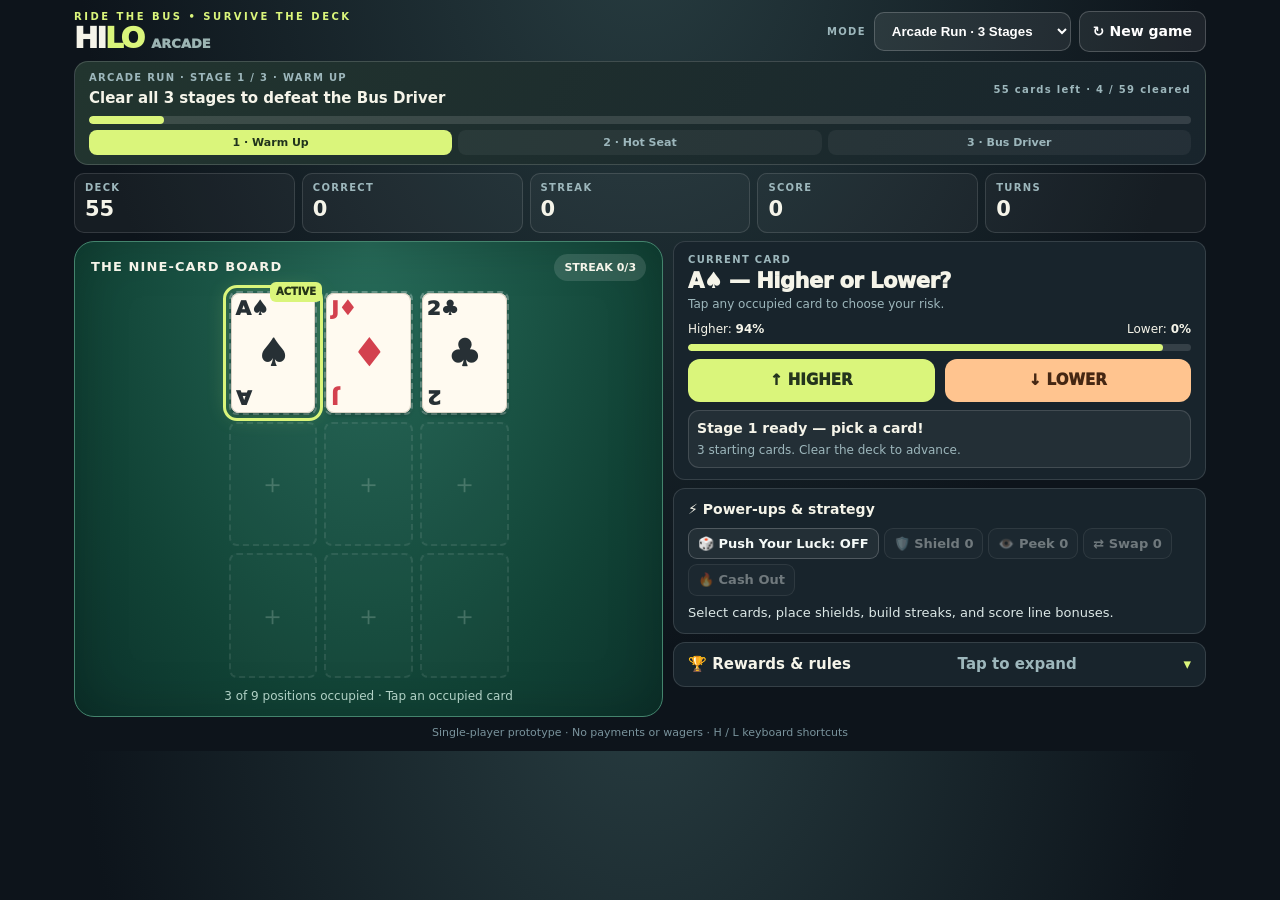
==== commit c0014ea8: "Fit HiLo game in desktop viewport, improve reward readability, rebalance Builder ticket" ====
--- a/index.html
+++ b/index.html
@@ -12,6 +12,64 @@
 .slot .slotupgrade{position:absolute;top:-7px;left:-7px;z-index:2;background:#3c2554;border:1px solid #eac0ff;color:#fff;border-radius:7px;padding:3px 5px;font-size:12px}
 .shopchoices{display:grid;grid-template-columns:1fr 1fr;gap:9px;margin:13px 0}.shopchoice{border:1px solid #ffffff34;background:#18242b;border-radius:11px;padding:12px;text-align:left;color:white;min-height:93px}.shopchoice strong{display:block;color:#ffe09b;font-size:13px}.shopchoice small{display:block;color:#aec8ca;font-size:11px;margin-top:5px}.shopchoice em{display:block;font-size:11px;color:#dff58f;margin-top:5px;font-style:normal}.shopchoice:disabled{opacity:.4}.modalscroll{max-height:min(83vh,740px);overflow:auto}.ticketchoice{display:block;width:100%;text-align:left!important;background:#ffffff13!important;color:white!important;border:1px solid #ffffff36!important;padding:12px!important}.ticketchoice strong{display:block}.ticketchoice small{display:block;color:#bfd0d4;margin-top:4px}
 @media(max-width:440px){.roguerow{grid-template-columns:1fr 1fr}.roguerow>div:last-child{grid-column:span 2}.shopchoices{grid-template-columns:1fr}}
+
+/* Desktop fit + readable reward descriptions. Keep all 3x3 positions visible at 100% zoom. */
+.rewardsdetails{padding:13px 16px}
+.rewardsdetails>summary{cursor:pointer;list-style:none;font-size:15px;font-weight:900;display:flex;justify-content:space-between;align-items:center;gap:8px}
+.rewardsdetails>summary::-webkit-details-marker{display:none}
+.rewardsdetails>summary:after{content:'▾';color:var(--lime)}
+.rewardsdetails[open]>summary:after{content:'▴'}
+.rewardsdetails .rulegrid{margin-top:13px}
+.rule{font-size:14px;line-height:1.45;color:#edf5f2;border-color:#ffffff2a;background:#ffffff12;padding:12px}
+.rule b{color:#e4faac}
+.rewardsdetails details{line-height:1.55}
+.power{font-size:13px;line-height:1.2;color:#f4f9f7}
+#powerinfo{font-size:13px;line-height:1.4;color:#dce8e7}
+@media(min-width:736px) and (max-height:920px){
+ .app{padding:10px 14px;max-width:1160px}
+ .top{margin-bottom:8px;min-height:42px}
+ .brand{font-size:29px}
+ .progresspanel{padding:9px 14px;margin-bottom:8px}
+ .progressheads strong{font-size:15px}
+ .stagechips{margin-top:6px}
+ .stagechips span{padding:5px 3px;font-size:11px}
+ .progresspanel .meter{margin-top:7px!important;height:8px!important}
+ .stats{margin-bottom:8px;gap:7px}
+ .stat{padding:7px 10px;border-radius:10px}
+ .stat strong{font-size:21px}
+ .layout{grid-template-columns:minmax(0,1.05fr) minmax(340px,.95fr);gap:10px}
+ .felt{padding:12px 16px}
+ .sectiontop{margin-bottom:10px}
+ .board{max-width:min(100%,280px);gap:7px}
+ .slot{border-radius:8px}
+ .card{padding:5px}
+ .card .rank{font-size:20px}
+ .card .suit{font-size:37px}
+ .boardfoot{margin-top:10px;font-size:12px}
+ .panel{padding:11px 14px;border-radius:12px;margin-bottom:8px}
+ .panel h3{margin-bottom:8px}
+ .big{font-size:21px}
+ .choices{margin:8px 0}
+ .primary{padding:11px 10px;font-size:15px}
+ .feedback{min-height:43px;padding:8px;margin-top:8px}
+ .power{padding:7px 9px}
+ .pillrow{gap:5px}
+ .footer{margin:8px 0 0}
+}
+@media(min-width:736px) and (max-height:740px){
+ .app{padding-top:5px;padding-bottom:5px}
+ .top{margin-bottom:5px}
+ .progresspanel{padding:7px 12px}
+ .stats{margin-bottom:6px}
+ .stat{padding:5px 9px}
+ .board{max-width:min(100%,255px);gap:6px}
+ .sectiontop{margin-bottom:7px}
+ .boardfoot{margin-top:7px}
+ .panel{padding:9px 12px;margin-bottom:6px}
+ .feedback{padding:7px}
+ .power{padding:6px 8px}
+}
+
 </style></head><body>
 <main class="app"><header class="top"><div><div class="kicker">RIDE THE BUS • SURVIVE THE DECK</div><div class="brand">HI<span>LO</span> <span style="font-size:13px;letter-spacing:0;color:#9cb4b3">ARCADE</span></div></div><div class="topcontrols"><label class="small" for="mode">MODE</label><select id="mode"><option value="arcade">Arcade Run · 3 Stages</option><option value="classic">Classic · 1 Deck</option><option value="endless">Endless · High Score</option><option value="rogue">Roguelike · Build a Run</option><option value="casino">Casino · Free Chips</option></select><button class="secondary" id="reset">↻ New game</button></div></header>
 <section id="casino" class="casino" aria-label="HiLo Casino Mode">
@@ -30,7 +88,7 @@
 <div class="layout"><section class="felt" id="felt"><div class="sectiontop"><h2>THE NINE-CARD BOARD</h2><div class="tag" id="firestatus">BUILD YOUR STREAK</div></div><div class="board" id="board" role="group" aria-label="Choose a card on the board"></div><div class="boardfoot" id="boardfoot">Tap a card to select it</div></section>
 <div><section class="panel"><div class="small" id="statuslabel">CURRENT CARD</div><div class="big" id="prompt">Choose a card</div><div class="muted" style="font-size:12px" id="instruction">Choose a card and predict Higher or Lower.</div><div class="odds"><span>Higher: <b id="phigh">—</b></span><span>Lower: <b id="plow">—</b></span></div><div class="meter"><i id="highbar" style="width:50%"></i></div><div class="choices" id="choices"><button class="primary" id="higher">↑ HIGHER</button><button class="primary lower" id="lower">↓ LOWER</button></div><div class="feedback" aria-live="polite"><div style="font-weight:800" id="feedback">Choose a card to start.</div><div class="muted" style="font-size:12px;margin-top:4px" id="detail">Ace low · Equal ranks lose · Two Jokers</div></div><button class="primary hidden" id="playagain" style="width:100%;margin-top:10px">Play again ↻</button></section>
 <section class="panel" id="powerspanel"><h3>⚡ Power-ups &amp; strategy</h3><div class="pillrow"><button class="power" id="push">🎲 Push Your Luck: OFF</button><button class="power" id="shield">🛡️ Shield <span id="shieldqty">0</span></button><button class="power" id="peek">👁️ Peek <span id="peekqty">0</span></button><button class="power" id="swap">⇄ Swap <span id="swapqty">0</span></button><button class="power" id="cashout">🔥 Cash Out</button></div><div id="powerinfo" class="toast">Push Your Luck: win two guesses on the same card for 3× their combined points; miss either and lose that position.</div></section>
-<section class="panel"><h3>🏆 How you earn rewards</h3><div class="rulegrid"><div class="rule">✓ Every 2 total correct: <b>+1 board card</b></div><div class="rule">🔥 Every 3 consecutive: <b>+1 shield token &amp; card</b></div><div class="rule">⚡ 6 consecutive: <b>choose Peek or Swap</b></div><div class="rule">🌋 9 consecutive: <b>Inferno, 3× points</b></div><div class="rule">▦ Complete a line: <b>bonus points &amp; shield</b></div><div class="rule">🃏 Joker: <b>+5 cards or power-up</b></div></div><details style="margin-top:12px"><summary style="cursor:pointer;font-weight:800;font-size:12px">History &amp; complete rules</summary><div style="font-size:12px;color:#b5c9c8;margin:10px 0">In Arcade, choose any occupied card. Correct guesses replace that card; wrong guesses remove it unless protected by a shield. Shield tokens can be placed on any card; one shield prevents one ordinary miss. Cash Out uses a streak of 3+ to earn another shield token and resets your streak. Peek reveals the upcoming regular card; Swap lets you exchange two occupied board positions. Push Your Luck commits to two guesses on one card for 3× combined points, but shields cannot save a missed Push. Complete a newly filled row, column, or diagonal for a line bonus; filling the same line again after it breaks earns another bonus. Jokers never appear on the board. Classic mode uses automatic board order without Arcade powers or line scoring. Ace is low; ties lose. Arcade Run: survive three consecutive decks (3, 2, then 1 starting cards) to win. Classic: clear one deck. Endless: keep clearing decks for the highest score. Each cleared deck advances the stage; lose all board cards and the run ends.</div><div class="log" id="log"></div></details></section></div></div><div class="footer">Single-player prototype · No payments or wagers · H / L keyboard shortcuts</div></main>
+<details class="panel rewardsdetails"><summary>🏆 Rewards &amp; rules <span class="muted">Tap to expand</span></summary><div class="rulegrid"><div class="rule">✓ Every 2 total correct: <b>+1 board card</b></div><div class="rule">🔥 Every 3 consecutive: <b>+1 shield token &amp; card</b></div><div class="rule">⚡ 6 consecutive: <b>choose Peek or Swap</b></div><div class="rule">🌋 9 consecutive: <b>Inferno, 3× points</b></div><div class="rule">▦ Complete a line: <b>bonus points &amp; shield</b></div><div class="rule">🃏 Joker: <b>+5 cards or power-up</b></div></div><details style="margin-top:12px"><summary style="cursor:pointer;font-weight:800;font-size:12px">History &amp; complete rules</summary><div style="font-size:12px;color:#b5c9c8;margin:10px 0">In Arcade, choose any occupied card. Correct guesses replace that card; wrong guesses remove it unless protected by a shield. Shield tokens can be placed on any card; one shield prevents one ordinary miss. Cash Out uses a streak of 3+ to earn another shield token and resets your streak. Peek reveals the upcoming regular card; Swap lets you exchange two occupied board positions. Push Your Luck commits to two guesses on one card for 3× combined points, but shields cannot save a missed Push. Complete a newly filled row, column, or diagonal for a line bonus; filling the same line again after it breaks earns another bonus. Jokers never appear on the board. Classic mode uses automatic board order without Arcade powers or line scoring. Ace is low; ties lose. Arcade Run: survive three consecutive decks (3, 2, then 1 starting cards) to win. Classic: clear one deck. Endless: keep clearing decks for the highest score. Each cleared deck advances the stage; lose all board cards and the run ends.</div><div class="log" id="log"></div></details></details></div></div><div class="footer">Single-player prototype · No payments or wagers · H / L keyboard shortcuts</div></main>
 <div class="modalback hidden" id="overlay"><div class="modal modalscroll" role="dialog" aria-modal="true" aria-labelledby="modaltitle"><div class="kicker" id="modalkicker">SPECIAL EVENT</div><h2 id="modaltitle">Joker!</h2><p id="modaldesc">Choose your reward.</p><div id="modalbuttons"></div></div></div>
 <script>
 (()=>{'use strict';
@@ -62,7 +120,7 @@
 {id:'lucky',icon:'🍀',name:'Lucky Ticket',desc:'Begin with two shields, plus one at each new stage.'},
 {id:'fire',icon:'🔥',name:'Fire Ticket',desc:'Fire milestones give +200 bonus points and one extra Peek.'},
 {id:'risk',icon:'🎲',name:'Risk Ticket',desc:'Guesses with ≤40% odds earn 2.5× points and 18 tokens on success. Three such wins earn a shield.'},
-{id:'builder',icon:'🏗️',name:'Builder Ticket',desc:'Start with four occupied positions and get +150 per line.'}
+{id:'builder',icon:'🏗️',name:'Builder Ticket',desc:'Earn +150 extra points for each completed row, column or diagonal. No extra starting card.'}
 ];
 const BOSSES=[{name:'The Tollkeeper',description:'Each miss costs 75 points, but riskier guesses still pay big.'},{name:'The Collector',description:'The first three unprotected misses each lock an empty slot until the next stage.'},{name:'The Final Driver',description:'Clear the deck while keeping at least two occupied positions. Extra Jokers await.'}];
 const has=id=>G&&G.mode==='rogue'&&G.rogue?.artifacts.includes(id);
@@ -155,7 +213,7 @@
  if(!G.deck.length){if(G.mode==='rogue'&&G.stage===3&&G.board.filter(Boolean).length<2){endRun('lose')}else if(G.mode==='classic'||(G.mode==='arcade'||G.mode==='rogue')&&G.stage===3){endRun('win')}else{beginNextStage()}return true}return false}
 function setupStage(stage){G.stage=stage;G.stageTotal=0;if(rogue()){G.rogue.mirrorUsed=false;G.rogue.salvageUsed=false;G.rogue.locked=Array(9).fill(false);G.rogue.wardUsed=Array(9).fill(false);G.rogue.slotHits=Array(9).fill(0);G.rogue.correctStage=0;G.rogue.riskHits=0;}G.deck=shuffle([...normalDeck(),...Array.from({length:G.mode==='endless'?Math.min(5,stage+1):(G.mode==='arcade'||G.mode==='rogue')&&stage===3?4:2},()=>({joker:true}))]);G.stageTotal=G.deck.length;
  G.board=Array(9).fill(null);G.protected=Array(9).fill(false);G.selected=0;G.cursor=0;G.streak=0;G.pushArmed=false;G.pushStage=0;G.pushIndex=null;G.pushPoints=0;G.bonusRefill=false;G.pendingSix=false;G.extraNotes=[];G.peeked=null;G.swapFrom=null;G.phase='ready';G.result=null;
- const startCards=G.mode==='classic'?1:G.mode==='endless'?Math.max(1,4-stage):[3,2,1][Math.min(stage-1,2)]+(rogue()&&G.rogue.ticket==='builder'?1:0);let added=0;
+ const startCards=G.mode==='classic'?1:G.mode==='endless'?Math.max(1,4-stage):[3,2,1][Math.min(stage-1,2)];let added=0;
  while(added<startCards&&G.deck.length){const c=G.deck.pop();if(c.joker){insertFive();continue}G.board[added++]=c}
  if(rogue()){if(G.rogue.ticket==='lucky')G.shields++;if(G.rogue.ticket==='lucky'&&stage===1)G.shields++;if(has('anchor'))G.shields+=2;G.rogue.credits+=stage===1?0:20}tell('Stage '+stage+' ready — pick a card!',startCards+' starting '+(startCards===1?'card':'cards')+'. Clear the deck to advance.');addLog('Started '+G.mode+' stage '+stage+' with '+added+' starting cards')}
 
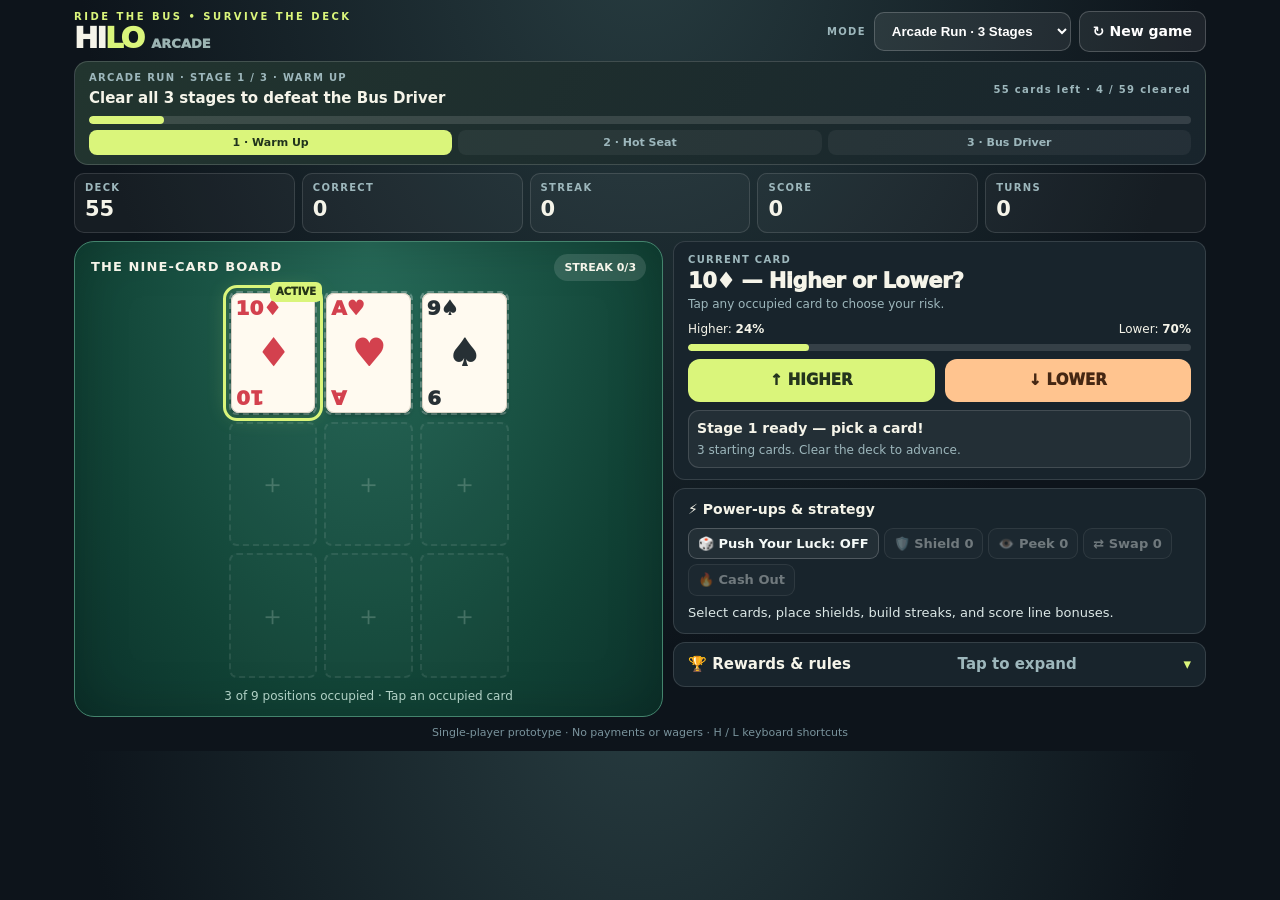
==== commit 4a623ede: "Restore automatic Joker penalty in all HiLo modes" ====
--- a/index.html
+++ b/index.html
@@ -77,8 +77,7 @@
 <div class="layout"><section class="felt"><div class="sectiontop"><h2>CHOOSE YOUR CARD</h2><div class="tag" id="casshield">🛡️ 0</div></div><div class="casgrid" id="casgrid"></div><div class="boardfoot" id="casboardinfo">Pick a card to make a prediction. Complete lines for jackpot chips.</div></section>
 <div><section class="panel"><h3 id="castitle">Place Your Stake</h3><div id="casbetcontrols"><p class="casinfo">Fictional chips only. Your stake is committed for the round. Five consecutive wins earns the maximum calculated payout.</p><div class="casactions" id="casstakes"></div><button class="casbutton" id="casstart" style="width:100%">Start Round</button></div><div id="casguesscontrols" class="cashidden"><div class="casinfo">NEXT DRAW — REAL DECK ODDS</div><div class="odds"><span>↑ Higher: <b id="cashighodds">—</b></span><span>↓ Lower: <b id="caslowodds">—</b></span></div><div class="casactions"><button class="casbutton" id="cashigher">↑ HIGHER</button><button class="casbutton" id="caslower">↓ LOWER</button></div><button id="cascashout" class="casbutton alt" style="width:100%">Cash Out</button></div><div class="casinfo" id="casobjective" style="border:1px solid #dfc47a70;border-radius:9px;padding:9px;margin-top:10px;color:#ead6a0">🎯 Side quest: Win on a middle card (5–9) for +20% pot. Reach 3 wins to earn +1 stake bonus.</div><div class="casmessage" id="casmessage" aria-live="polite">Choose a chip stake to start.</div><div class="casinfo">Multipliers adjust to the actual chance of your guess (94% return factor per successful step); Joker choices may change the deck. A tie loses. No cash value.</div></section>
 <section class="panel"><h3>🏆 Leaderboard</h3><div class="casinfo" style="margin-bottom:10px">This-device leaderboard · Best completed 10-round sessions. Online rankings need a separate server.</div><div class="casrow" style="margin-bottom:10px"><label class="small" for="casname">PLAYER NAME</label><input id="casname" class="casinput" maxlength="16" value="Player" autocomplete="nickname"/><button id="cassave" class="casbutton" disabled>Save Finished Run</button></div><table class="casleader"><thead><tr><th>#</th><th>PLAYER</th><th>NET CHIPS</th></tr></thead><tbody id="casleaders"></tbody></table><div class="casactions"><button id="casnew" class="casbutton alt">↻ New 10-Round Session</button></div></section></div></div>
-</section><div class="casoverlay cashidden" id="casjoker"><div class="casdialog"><div class="kicker">🃏 JOKER EVENT</div><h2>A Joker was drawn!</h2><p>Choose how it changes this deck. The Joker itself never appears on the board.</p><button id="casjokerfive" class="casbutton">Add 5 cards to the deck</button><button id="casjokershield" class="casbutton alt">Gain 1 protection token</button></div></div>
-<section id="roguehud" class="roguehud hidden" aria-label="Roguelike build">
+</section><section id="roguehud" class="roguehud hidden" aria-label="Roguelike build">
 <div class="roguerow"><div><div class="small">🎟️ YOUR TICKET</div><strong id="rogue-ticket">—</strong></div><div><div class="small">🪙 PIT STOP TOKENS</div><strong id="rogue-credits">0</strong></div><div><div class="small">🚌 BOSS RULE</div><strong id="rogue-boss">—</strong></div></div>
 <div class="small" style="margin:10px 0 5px">EQUIPPED ARTIFACTS · MAX 4</div><div class="artifactchips" id="rogue-artifacts"></div>
 <div class="small" style="margin:10px 0 5px">UPGRADED POSITIONS</div><div class="artifactchips" id="rogue-slots"></div>
@@ -88,7 +87,7 @@
 <div class="layout"><section class="felt" id="felt"><div class="sectiontop"><h2>THE NINE-CARD BOARD</h2><div class="tag" id="firestatus">BUILD YOUR STREAK</div></div><div class="board" id="board" role="group" aria-label="Choose a card on the board"></div><div class="boardfoot" id="boardfoot">Tap a card to select it</div></section>
 <div><section class="panel"><div class="small" id="statuslabel">CURRENT CARD</div><div class="big" id="prompt">Choose a card</div><div class="muted" style="font-size:12px" id="instruction">Choose a card and predict Higher or Lower.</div><div class="odds"><span>Higher: <b id="phigh">—</b></span><span>Lower: <b id="plow">—</b></span></div><div class="meter"><i id="highbar" style="width:50%"></i></div><div class="choices" id="choices"><button class="primary" id="higher">↑ HIGHER</button><button class="primary lower" id="lower">↓ LOWER</button></div><div class="feedback" aria-live="polite"><div style="font-weight:800" id="feedback">Choose a card to start.</div><div class="muted" style="font-size:12px;margin-top:4px" id="detail">Ace low · Equal ranks lose · Two Jokers</div></div><button class="primary hidden" id="playagain" style="width:100%;margin-top:10px">Play again ↻</button></section>
 <section class="panel" id="powerspanel"><h3>⚡ Power-ups &amp; strategy</h3><div class="pillrow"><button class="power" id="push">🎲 Push Your Luck: OFF</button><button class="power" id="shield">🛡️ Shield <span id="shieldqty">0</span></button><button class="power" id="peek">👁️ Peek <span id="peekqty">0</span></button><button class="power" id="swap">⇄ Swap <span id="swapqty">0</span></button><button class="power" id="cashout">🔥 Cash Out</button></div><div id="powerinfo" class="toast">Push Your Luck: win two guesses on the same card for 3× their combined points; miss either and lose that position.</div></section>
-<details class="panel rewardsdetails"><summary>🏆 Rewards &amp; rules <span class="muted">Tap to expand</span></summary><div class="rulegrid"><div class="rule">✓ Every 2 total correct: <b>+1 board card</b></div><div class="rule">🔥 Every 3 consecutive: <b>+1 shield token &amp; card</b></div><div class="rule">⚡ 6 consecutive: <b>choose Peek or Swap</b></div><div class="rule">🌋 9 consecutive: <b>Inferno, 3× points</b></div><div class="rule">▦ Complete a line: <b>bonus points &amp; shield</b></div><div class="rule">🃏 Joker: <b>+5 cards or power-up</b></div></div><details style="margin-top:12px"><summary style="cursor:pointer;font-weight:800;font-size:12px">History &amp; complete rules</summary><div style="font-size:12px;color:#b5c9c8;margin:10px 0">In Arcade, choose any occupied card. Correct guesses replace that card; wrong guesses remove it unless protected by a shield. Shield tokens can be placed on any card; one shield prevents one ordinary miss. Cash Out uses a streak of 3+ to earn another shield token and resets your streak. Peek reveals the upcoming regular card; Swap lets you exchange two occupied board positions. Push Your Luck commits to two guesses on one card for 3× combined points, but shields cannot save a missed Push. Complete a newly filled row, column, or diagonal for a line bonus; filling the same line again after it breaks earns another bonus. Jokers never appear on the board. Classic mode uses automatic board order without Arcade powers or line scoring. Ace is low; ties lose. Arcade Run: survive three consecutive decks (3, 2, then 1 starting cards) to win. Classic: clear one deck. Endless: keep clearing decks for the highest score. Each cleared deck advances the stage; lose all board cards and the run ends.</div><div class="log" id="log"></div></details></details></div></div><div class="footer">Single-player prototype · No payments or wagers · H / L keyboard shortcuts</div></main>
+<details class="panel rewardsdetails"><summary>🏆 Rewards &amp; rules <span class="muted">Tap to expand</span></summary><div class="rulegrid"><div class="rule">✓ Every 2 total correct: <b>+1 board card</b></div><div class="rule">🔥 Every 3 consecutive: <b>+1 shield token &amp; card</b></div><div class="rule">⚡ 6 consecutive: <b>choose Peek or Swap</b></div><div class="rule">🌋 9 consecutive: <b>Inferno, 3× points</b></div><div class="rule">▦ Complete a line: <b>bonus points &amp; shield</b></div><div class="rule">🃏 Joker: <b>+5 cards automatically</b></div></div><details style="margin-top:12px"><summary style="cursor:pointer;font-weight:800;font-size:12px">History &amp; complete rules</summary><div style="font-size:12px;color:#b5c9c8;margin:10px 0">In Arcade, choose any occupied card. Correct guesses replace that card; wrong guesses remove it unless protected by a shield. Shield tokens can be placed on any card; one shield prevents one ordinary miss. Cash Out uses a streak of 3+ to earn another shield token and resets your streak. Peek reveals the upcoming regular card; Swap lets you exchange two occupied board positions. Push Your Luck commits to two guesses on one card for 3× combined points, but shields cannot save a missed Push. Complete a newly filled row, column, or diagonal for a line bonus; filling the same line again after it breaks earns another bonus. Jokers never appear on the board and always add five shuffled normal cards to the deck. Classic mode uses automatic board order without Arcade powers or line scoring. Ace is low; ties lose. Arcade Run: survive three consecutive decks (3, 2, then 1 starting cards) to win. Classic: clear one deck. Endless: keep clearing decks for the highest score. Each cleared deck advances the stage; lose all board cards and the run ends.</div><div class="log" id="log"></div></details></details></div></div><div class="footer">Single-player prototype · No payments or wagers · H / L keyboard shortcuts</div></main>
 <div class="modalback hidden" id="overlay"><div class="modal modalscroll" role="dialog" aria-modal="true" aria-labelledby="modaltitle"><div class="kicker" id="modalkicker">SPECIAL EVENT</div><h2 id="modaltitle">Joker!</h2><p id="modaldesc">Choose your reward.</p><div id="modalbuttons"></div></div></div>
 <script>
 (()=>{'use strict';
@@ -150,11 +149,16 @@
 function tell(msg,details=''){G.message=msg;G.detail=details}
 function showModal(kicker,title,desc,actions){$('modalkicker').textContent=kicker;$('modaltitle').textContent=title;$('modaldesc').textContent=desc;const box=$('modalbuttons');box.replaceChildren();actions.forEach((a,i)=>{const b=document.createElement('button');b.textContent=a.label;if(i)b.className='alt';b.onclick=()=>{hideModal();a.action()};box.appendChild(b)});$('overlay').classList.remove('hidden')}
 function hideModal(){$('overlay').classList.add('hidden')}
-function drawCard(continuation){if(!G.deck.length){continuation(null);return}let c=G.deck.pop();if(!c.joker){continuation(c);return}addLog('🃏 Joker appeared — never placed on the board');
- if(G.mode==='classic'){insertFive();drawCard(continuation);return}
- G.phase='dialog';render();showModal('🃏 JOKER EVENT','The Joker is loose!','Choose your outcome. Add five random regular cards to the deck, or skip the extra cards and gain a shield token.',[
- {label:'🂠 Add 5 random cards to the deck',action:()=>{insertFive();G.phase='resolving';drawCard(continuation)}},
- {label:'🛡️ Take 1 shield token instead',action:()=>{G.shields++;addLog('Joker exchanged for a shield token');G.phase='resolving';drawCard(continuation)}}])}
+function drawCard(continuation){
+ let jokerCount=0;
+ while(G.deck.length){
+  const c=G.deck.pop();
+  if(c.joker){insertFive();jokerCount++;continue}
+  if(jokerCount)G.extraNotes.push('🃏 Joker penalty: +'+(jokerCount*5)+' cards');
+  continuation(c);return;
+ }
+ continuation(null);
+}
 function insertFive(){G.stageTotal+=5;G.deck.push(...shuffle(normalDeck()).slice(0,5));shuffle(G.deck);addLog('🃏 Joker: +5 shuffled regular cards')}
 function cardHTML(c){return '<span class="card '+(['♥','♦'].includes(c.s)?'red':'')+'"><span class="rank">'+R[c.v]+c.s+'</span><span class="suit">'+c.s+'</span><span class="rank" style="text-align:right;transform:rotate(180deg)">'+R[c.v]+'</span></span>'}
 function currentCard(){return G.selected===null?null:G.board[G.selected]}
@@ -204,11 +208,10 @@
  // A deck containing only Jokers has no guessable cards. Resolve those events now
  // so the run cannot get stuck behind a 0% / 0% Higher-Lower choice.
  if(G.deck.length&&G.deck.every(c=>c.joker)){
-   if(G.mode==='classic'){while(G.deck.length&&G.deck.every(c=>c.joker)){G.deck.pop();insertFive()}G.phase='ready';render();return true}
-   G.deck.pop();G.phase='dialog';render();showModal('🃏 LAST JOKER','No normal cards left','Resolve the remaining Joker before the run can finish.',[
-    {label:'🂠 Add 5 random cards',action:()=>{insertFive();G.phase='ready';finishCheck();render()}},
-    {label:'🛡️ Take a shield and finish the deck',action:()=>{G.shields++;G.phase='ready';finishCheck();render()}}
-   ]);return true;
+  let count=0;
+  while(G.deck.length&&G.deck.every(c=>c.joker)){G.deck.pop();insertFive();count++}
+  tell('🃏 Joker penalty!',count+' Joker'+(count>1?'s':'')+' added '+count*5+' cards to the deck.');
+  G.phase='ready';render();return true;
  }
  if(!G.deck.length){if(G.mode==='rogue'&&G.stage===3&&G.board.filter(Boolean).length<2){endRun('lose')}else if(G.mode==='classic'||(G.mode==='arcade'||G.mode==='rogue')&&G.stage===3){endRun('win')}else{beginNextStage()}return true}return false}
 function setupStage(stage){G.stage=stage;G.stageTotal=0;if(rogue()){G.rogue.mirrorUsed=false;G.rogue.salvageUsed=false;G.rogue.locked=Array(9).fill(false);G.rogue.wardUsed=Array(9).fill(false);G.rogue.slotHits=Array(9).fill(0);G.rogue.correctStage=0;G.rogue.riskHits=0;}G.deck=shuffle([...normalDeck(),...Array.from({length:G.mode==='endless'?Math.min(5,stage+1):(G.mode==='arcade'||G.mode==='rogue')&&stage===3?4:2},()=>({joker:true}))]);G.stageTotal=G.deck.length;
@@ -282,14 +285,22 @@
 function newSession(){C={chips:1000,round:1,bet:50,deck:[],cards:[],selected:0,wins:0,pot:0,stake:0,shields:0,phase:'bet',saved:false,runId:Date.now()};freshDeck();notify('Begin with 1,000 fictional chips. You have 10 rounds.');leaders();show()}
 function startRound(){if(C.phase!=='bet'||C.chips<C.bet)return;C.chips-=C.bet;C.stake=C.bet;C.pot=C.bet;C.wins=0;C.phase='guess';notify('Stake locked. Pick a card and predict Higher or Lower.');show()}
 function finishRound(payout,reason){C.chips+=payout;C.round++;if(C.round>10||C.chips<25){C.phase='finished';notify(reason+' Session finished with '+C.chips.toLocaleString()+' chips. Save your score to the leaderboard!')}else{freshDeck();C.phase='bet';if(C.bet>C.chips)C.bet=[250,100,50,25].find(x=>x<=C.chips)||25;notify(reason+' Round '+C.round+' of 10. Place your next stake.')}show()}
-function nextRegular(done){if(!C.deck.length){finishRound(C.pot,'Deck exhausted; pot banked.');return}let c=C.deck.pop();if(c.joker){C.phase='joker';$('casjoker').classList.remove('cashidden');skipJoker=()=>{C.phase='guess';nextRegular(done)};show();return}done(c)}
+function nextRegular(done){
+ let jokers=0;
+ while(C.deck.length){
+  const c=C.deck.pop();
+  if(c.joker){C.deck.push(...shuffle(norm()).slice(0,5));shuffle(C.deck);jokers++;continue}
+  if(jokers)notify('🃏 JOKER! '+(jokers*5)+' extra cards added automatically.');
+  done(c);return;
+ }
+ finishRound(C.pot,'Deck exhausted; pot banked.');
+}
 function guess(dir){if(C.phase!=='guess')return;let i=C.selected,base=C.cards[i];if(!base)return;let p=odds(i,dir);if(!p)return;C.phase='drawing';nextRegular(c=>{const good=dir==='higher'?c.v>base.v:c.v<base.v;if(good){C.cards[i]=c;C.wins++;C.pot=Math.max(C.pot+1,Math.round(C.pot*0.94/p));C.pot=Math.min(C.pot,500*C.stake);C.phase='guess';let bonus='';if(base.v>=4&&base.v<=8){let reward=Math.max(1,Math.round(C.pot*.2));C.pot+=reward;bonus+=' · 🎯 Middle-card bonus +'+reward+' chips';}if(C.wins===3){C.pot+=C.stake;bonus+=' · 🏁 Three-win bonus +'+C.stake+' chips';}if(C.wins%2===0){const empty=C.cards.findIndex(x=>x===null);if(empty>=0){let refill=C.deck.findLastIndex(x=>!x.joker);if(refill>=0){C.cards[empty]=C.deck.splice(refill,1)[0];bonus=' · Bonus card added to board';}}}const patterns=[[0,1,2],[3,4,5],[6,7,8],[0,3,6],[1,4,7],[2,5,8],[0,4,8],[2,4,6]];patterns.forEach((line,n)=>{if(line.every(k=>C.cards[k])&&!C.completedLines.includes(n)){C.completedLines.push(n);C.pot+=100;C.shields++;bonus+=' · 🎰 JACKPOT LINE +100 chips +1 shield';}});notify('✓ '+rank(base)+' → '+rank(c)+'! Pot '+C.pot.toLocaleString()+' chips.'+bonus);if(C.wins===5){finishRound(C.pot,'🏆 Five correct! Maximum payout collected.');return}}
 else {C.cards[i]=null;if(C.shields){C.shields--;finishRound(C.stake,'🛡️ Shield saved your stake after '+rank(c)+'.');return}finishRound(0,'✕ '+rank(base)+' → '+rank(c)+'. Pot lost.');return}show()})}
 function cashOut(){if(C.phase!=='guess'||C.wins<1)return;finishRound(C.pot,'💰 Cashed out '+C.pot.toLocaleString()+' chips.')}
-function chooseJoker(kind){if(C.phase!=='joker'||!skipJoker)return;if(kind==='five'){C.deck.push(...shuffle(norm()).slice(0,5));shuffle(C.deck);notify('🃏 Joker added five cards to the deck.')}else{C.shields++;notify('🛡️ Joker gave you one protection token.')} $('casjoker').classList.add('cashidden');let f=skipJoker;skipJoker=null;f()}
 function save(){if(C.phase!=='finished'||C.saved)return;const name=($('casname').value.trim().replace(/[^\w \-]/g,'').slice(0,16)||'Player');const data=[...safeLoad(),{name,net:C.chips-1000,t:Date.now()}].sort((a,b)=>b.net-a.net||a.t-b.t).slice(0,10);try{localStorage.setItem('hilo-casino-leaderboard',JSON.stringify(data));C.saved=true;notify('✓ Finished session saved to this device leaderboard.');}catch(e){notify('Browser storage is unavailable. Score cannot be saved.')}leaders();show()}
-$('casstart').addEventListener('click',startRound);$('cashigher').addEventListener('click',()=>guess('higher'));$('caslower').addEventListener('click',()=>guess('lower'));$('cascashout').addEventListener('click',cashOut);$('casjokerfive').addEventListener('click',()=>chooseJoker('five'));$('casjokershield').addEventListener('click',()=>chooseJoker('shield'));$('casnew').addEventListener('click',newSession);$('cassave').addEventListener('click',save);
-$('mode').addEventListener('change',()=>{if($('mode').value==='casino'){newSession()}else{$('casjoker').classList.add('cashidden');show()}});$('reset').addEventListener('click',()=>{if($('mode').value==='casino')newSession()});
+$('casstart').addEventListener('click',startRound);$('cashigher').addEventListener('click',()=>guess('higher'));$('caslower').addEventListener('click',()=>guess('lower'));$('cascashout').addEventListener('click',cashOut);$('casnew').addEventListener('click',newSession);$('cassave').addEventListener('click',save);
+$('mode').addEventListener('change',()=>{if($('mode').value==='casino'){newSession()}else{show()}});$('reset').addEventListener('click',()=>{if($('mode').value==='casino')newSession()});
 newSession();
 })();
 </script></body></html>
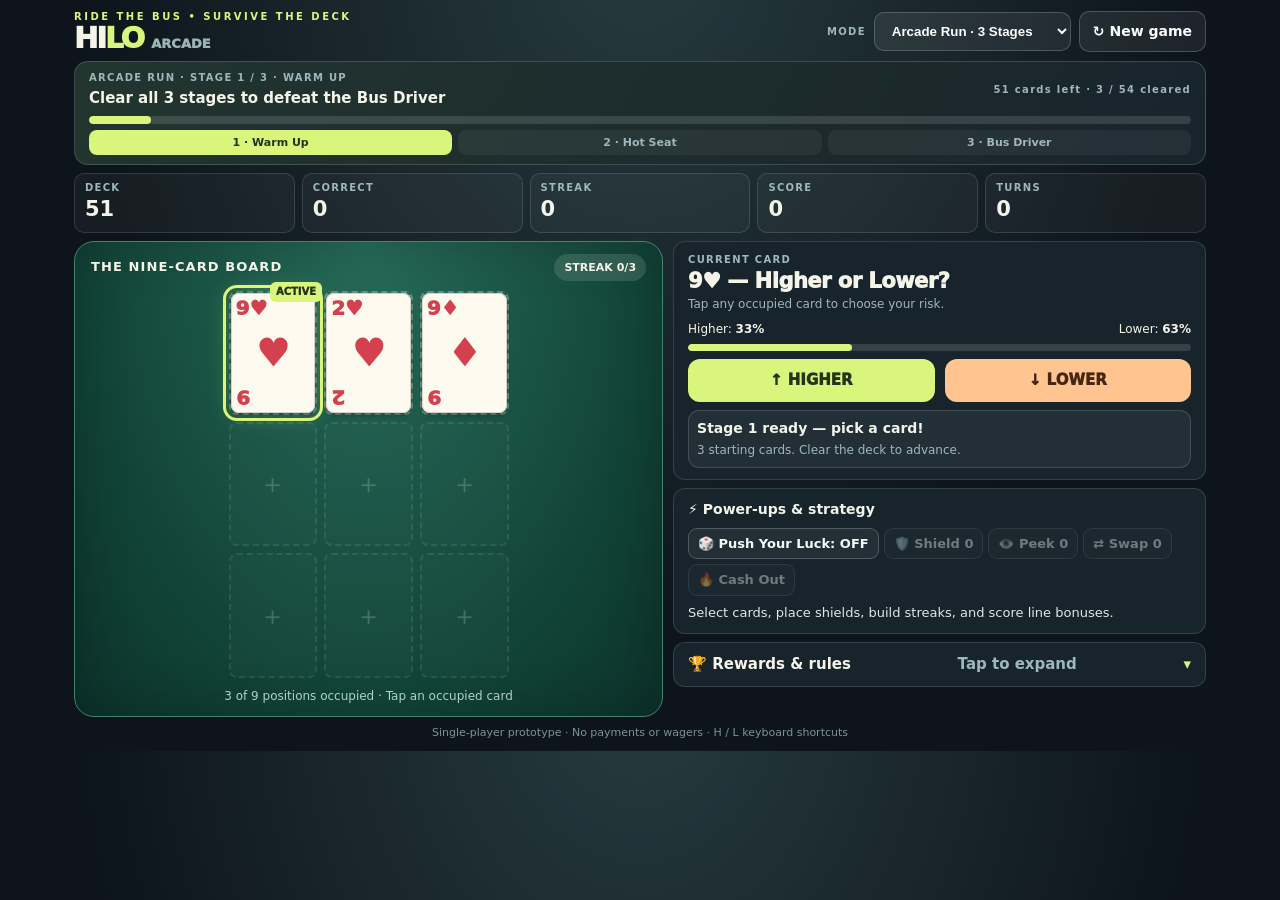
==== commit 93dff78c: "Improve Pit Stop readability and cap stage token earnings" ====
--- a/index.html
+++ b/index.html
@@ -70,6 +70,21 @@
  .power{padding:6px 8px}
 }
 
+
+/* High contrast shop: override general modal button styling */
+.modal .shopchoice{display:flex;flex-direction:column;align-items:stretch;justify-content:flex-start;gap:6px;width:100%;min-height:115px;margin:0;background:#172831!important;color:#f6faf8!important;border:1.5px solid #55717a!important;border-radius:12px;padding:14px 13px!important;text-align:left!important}
+.modal .shopchoice strong{display:block;color:#f9dc8a!important;font-size:15px;line-height:1.3}
+.modal .shopchoice small{display:block;color:#e4eef0!important;font-size:13px;line-height:1.45;font-weight:500;margin:0;overflow-wrap:anywhere}
+.modal .shopchoice em{display:block;color:#c9f18f!important;font-size:13px;font-weight:900;font-style:normal;margin-top:auto;padding-top:5px}
+.modal .shopchoice:disabled{opacity:1!important;background:#27333c!important;border-color:#45535d!important;cursor:not-allowed}
+.modal .shopchoice:disabled strong{color:#f1dcab!important}
+.modal .shopchoice:disabled small{color:#bfcbce!important}
+.modal .shopchoice:disabled em{color:#a7b2b5!important}
+.modal .shopchoice:not(:disabled):hover{background:#254339!important;border-color:#d4f57b!important}
+.modal .shopchoice:focus-visible{outline:3px solid #d6f57d;outline-offset:2px}
+.modal.modalscroll{width:min(790px,calc(100vw - 28px));max-width:790px;max-height:88dvh;overflow-y:auto;padding:22px}
+.modal .shopchoices{grid-template-columns:repeat(2,minmax(0,1fr));gap:10px}
+@media(max-width:520px){.modal.modalscroll{padding:15px;max-height:90dvh}.modal .shopchoices{grid-template-columns:1fr}.modal .shopchoice{min-height:0;padding:12px!important}}
 </style></head><body>
 <main class="app"><header class="top"><div><div class="kicker">RIDE THE BUS • SURVIVE THE DECK</div><div class="brand">HI<span>LO</span> <span style="font-size:13px;letter-spacing:0;color:#9cb4b3">ARCADE</span></div></div><div class="topcontrols"><label class="small" for="mode">MODE</label><select id="mode"><option value="arcade">Arcade Run · 3 Stages</option><option value="classic">Classic · 1 Deck</option><option value="endless">Endless · High Score</option><option value="rogue">Roguelike · Build a Run</option><option value="casino">Casino · Free Chips</option></select><button class="secondary" id="reset">↻ New game</button></div></header>
 <section id="casino" class="casino" aria-label="HiLo Casino Mode">
@@ -103,28 +118,28 @@
 {id:'anchor',icon:'⚓',name:'Iron Anchor',desc:'Start every stage with two shield tokens.',cost:60},
 {id:'salvage',icon:'🛠️',name:'Salvage Kit',desc:'First unshielded miss per stage repairs an empty position.',cost:55},
 {id:'ember',icon:'🔥',name:'Ember Engine',desc:'Every correct guess gains 20 points per streak level, capped at 10.',cost:65},
-{id:'collector',icon:'💎',name:'Treasure Map',desc:'Completing a new line awards 12 additional tokens.',cost:65},
-{id:'diamond',icon:'♦️',name:'Diamond Eye',desc:'Successful risky guesses grant 12 extra shop tokens.',cost:55},
+{id:'collector',icon:'💎',name:'Treasure Map',desc:'Completing a new line awards 6 additional tokens.',cost:65},
+{id:'diamond',icon:'♦️',name:'Diamond Eye',desc:'Successful risky guesses grant 5 extra shop tokens.',cost:55},
 {id:'twin',icon:'♊',name:'Twin Signals',desc:'Doubles score bonuses for completed board lines.',cost:70}
 ];
 const SLOT_UPGRADES=[
 {id:'ward',icon:'🛡️',name:'Ward',desc:'First miss on this position is blocked each stage.',cost:35},
 {id:'amp',icon:'⚡',name:'Amplifier',desc:'Correct guesses here score 1.5× points.',cost:35},
 {id:'kindle',icon:'🔥',name:'Kindling',desc:'Correct guesses here add 1 to the streak (once per turn).',cost:45},
-{id:'mint',icon:'🪙',name:'Mint',desc:'Correct guesses here award 8 shop tokens.',cost:35},
+{id:'mint',icon:'🪙',name:'Mint',desc:'Correct guesses here award 3 shop tokens.',cost:35},
 {id:'seed',icon:'🌱',name:'Seedbed',desc:'Every third success here restores one empty position.',cost:40},
 {id:'scout',icon:'👁️',name:'Watchtower',desc:'Every fourth success here earns one Peek token.',cost:40}
 ];
 const TICKETS=[
 {id:'lucky',icon:'🍀',name:'Lucky Ticket',desc:'Begin with two shields, plus one at each new stage.'},
 {id:'fire',icon:'🔥',name:'Fire Ticket',desc:'Fire milestones give +200 bonus points and one extra Peek.'},
-{id:'risk',icon:'🎲',name:'Risk Ticket',desc:'Guesses with ≤40% odds earn 2.5× points and 18 tokens on success. Three such wins earn a shield.'},
+{id:'risk',icon:'🎲',name:'Risk Ticket',desc:'Guesses with ≤40% odds earn 2.5× points and 6 tokens on success. Three such wins earn a shield.'},
 {id:'builder',icon:'🏗️',name:'Builder Ticket',desc:'Earn +150 extra points for each completed row, column or diagonal. No extra starting card.'}
 ];
 const BOSSES=[{name:'The Tollkeeper',description:'Each miss costs 75 points, but riskier guesses still pay big.'},{name:'The Collector',description:'The first three unprotected misses each lock an empty slot until the next stage.'},{name:'The Final Driver',description:'Clear the deck while keeping at least two occupied positions. Extra Jokers await.'}];
 const has=id=>G&&G.mode==='rogue'&&G.rogue?.artifacts.includes(id);
 const rogue=()=>G&&G.mode==='rogue'&&G.rogue;
-function grantCredits(n){if(rogue())G.rogue.credits+=n}
+function grantCredits(n){if(!rogue())return;const r=G.rogue;const amount=Math.max(0,Math.min(n,100-(r.stageEarned||0)));r.stageEarned=(r.stageEarned||0)+amount;r.credits+=amount}
 function rogueRefill(){if(!rogue())return;const r=G.rogue;let i=G.board.findIndex((x,j)=>!x&&!r.locked[j]);if(i<0)return;let n=G.deck.findLastIndex(c=>!c.joker);if(n<0)return;const before=lineState();G.board[i]=G.deck.splice(n,1)[0];G.extraNotes.push('🌱 Refilled slot '+(i+1));updateLines(before)}
 function rogueRender(){const active=!!rogue();$('roguehud').classList.toggle('hidden',!active);if(!active)return;let r=G.rogue;
 $('rogue-ticket').textContent=(TICKETS.find(t=>t.id===r.ticket)||TICKETS[0]).icon+' '+(TICKETS.find(t=>t.id===r.ticket)||TICKETS[0]).name;
@@ -134,7 +149,7 @@
 }
 function chooseTicket(){G.phase='dialog';render();$('overlay').classList.remove('hidden');$('modalkicker').textContent='YOUR RUN STARTS HERE';$('modaltitle').textContent='🎟️ Choose your Ticket';$('modaldesc').textContent='Each Ticket changes how you build and survive. You can unlock four artifacts and upgrade all nine positions during your run.';const b=$('modalbuttons');b.replaceChildren();for(const t of TICKETS){let x=document.createElement('button');x.className='ticketchoice';x.innerHTML='<strong>'+t.icon+' '+t.name+'</strong><small>'+t.desc+'</small>';x.onclick=()=>{G.rogue.ticket=t.id;hideModal();G.rogue.credits=65;pitStop(1)};b.appendChild(x)}}
 function pitStop(next){if(!rogue())return;G.phase='shop';const r=G.rogue;r.offers=shuffle(ARTIFACTS.filter(a=>!r.artifacts.includes(a.id))).slice(0,5).map(a=>a.id);render();shopRender(next)}
-function shopRender(next){const r=G.rogue;$('overlay').classList.remove('hidden');$('modalkicker').textContent='PIT STOP · BEFORE STAGE '+next;$('modaltitle').textContent='🚌 Build Your Run';$('modaldesc').textContent='🪙 '+r.credits+' tokens · '+r.artifacts.length+'/4 artifacts equipped. Buy permanent abilities or position upgrades. Artifact prices rise by 15 tokens per equipped Artifact, and board upgrades rise by 10 per installed slot. Your upgrades carry into the next stage.';const box=$('modalbuttons');box.replaceChildren();
+function shopRender(next){const r=G.rogue;$('overlay').classList.remove('hidden');$('modalkicker').textContent='PIT STOP · BEFORE STAGE '+next;$('modaltitle').textContent='🚌 Build Your Run';$('modaldesc').textContent='🪙 '+r.credits+' tokens · '+r.artifacts.length+'/4 artifacts equipped. Buy permanent abilities or position upgrades. Earn up to 100 tokens from gameplay per stage, plus 50 for each defeated boss. Artifact prices rise by 15 per equipped Artifact; board upgrades rise by 10 per installed position.';const box=$('modalbuttons');box.replaceChildren();
 const grid=document.createElement('div');grid.className='shopchoices';
 for(const id of r.offers){const a=ARTIFACTS.find(x=>x.id===id);if(!a)continue;const b=document.createElement('button');b.className='shopchoice';const price=a.cost+15*r.artifacts.length;b.disabled=r.credits<price||r.artifacts.length>=4;b.innerHTML='<strong>'+a.icon+' '+a.name+'</strong><small>'+a.desc+'</small><em>🪙 '+price+' tokens</em>';b.onclick=()=>{r.credits-=price;r.artifacts.push(id);r.offers=r.offers.filter(x=>x!==id);shopRender(next)};grid.appendChild(b)}
 const t=document.createElement('div');t.style='grid-column:1/-1;color:#d9c3fa;font-weight:900;font-size:13px;margin-top:5px';t.textContent='UPGRADE A BOARD POSITION';grid.appendChild(t);
@@ -194,7 +209,7 @@
  $('cashout').disabled=G.phase!=='ready'||G.streak<3||G.pushStage===1;
  $('powerinfo').textContent=G.swapFrom!==null?'Swap mode: tap the destination card. Tap Swap again to cancel.':G.peeked?'👁️ Scouted next regular card: '+name(G.peeked)+'. Joker shuffles may change it.':G.pushStage===1?'Push stage 2: hit another correct guess on the same position, or lose the card.':G.pushArmed?'Push is armed. Your next two guesses must both succeed for 3× combined points.':'Select cards, place shields, build streaks, and score line bonuses.';
  $('log').innerHTML=G.log.slice(0,30).map(x=>{let d=document.createElement('div');d.textContent=x;return d.outerHTML}).join('')}
-function updateLines(previous){if(G.mode==='classic')return;let fresh=[];lines.forEach((line,i)=>{if(!previous[i]&&line.every(p=>G.board[p]!==null))fresh.push(i)});for(let i of fresh){let score=i<3?250:i<6?300:400;if(rogue()){if(has('twin'))score*=2;if(G.rogue.ticket==='builder')score+=150;grantCredits(25+(has('collector')?12:0))}G.score+=score;G.shields++;addLog('▦ '+(i<3?'Row':i<6?'Column':'Diagonal')+' complete: +'+score+' points and 1 shield');G.extraNotes.push('Line complete! +'+score+' points +1 shield')}}
+function updateLines(previous){if(G.mode==='classic')return;let fresh=[];lines.forEach((line,i)=>{if(!previous[i]&&line.every(p=>G.board[p]!==null))fresh.push(i)});for(let i of fresh){let score=i<3?250:i<6?300:400;if(rogue()){if(has('twin'))score*=2;if(G.rogue.ticket==='builder')score+=150;grantCredits(6+(has('collector')?6:0))}G.score+=score;G.shields++;addLog('▦ '+(i<3?'Row':i<6?'Column':'Diagonal')+' complete: +'+score+' points and 1 shield');G.extraNotes.push('Line complete! +'+score+' points +1 shield')}}
 function lineState(){return lines.map(l=>l.every(i=>G.board[i]!==null))}
 function addBoardCard(continuation){let i=G.board.findIndex((c,j)=>c===null&&(!rogue()||!G.rogue.locked[j]));if(i<0){G.extraNotes.push('Board full, no refill needed');continuation();return}const was=lineState();drawCard(c=>{if(c){G.board[i]=c;G.extraNotes.push('Added '+name(c)+' at position '+(i+1));updateLines(was)}continuation()})}
 function bestScore(mode){try{return Number(localStorage.getItem('hilo-v2-best-'+mode))||0}catch(e){return 0}}
@@ -203,7 +218,7 @@
  $('modalkicker').textContent='HI LO · '+G.mode.toUpperCase();$('modaltitle').textContent=title;$('modaldesc').innerHTML='Final results — '+G.turns+' turns across '+G.stage+' '+(G.stage===1?'deck':'decks')+'.'+box;
  const buttons=$('modalbuttons');buttons.replaceChildren();const again=document.createElement('button');again.textContent='↻ Play again';again.onclick=begin;buttons.appendChild(again);const close=document.createElement('button');close.className='alt';close.textContent='View final board';close.onclick=hideModal;buttons.appendChild(close);$('overlay').classList.remove('hidden');}
 function endRun(result){G.phase='end';G.result=result;tell(result==='win'?'🏆 Bus Driver defeated!':'💀 All board cards lost.','Final score: '+G.score.toLocaleString()+' · Correct: '+G.correct+' · Turns: '+G.turns);addLog((result==='win'?'VICTORY':'GAME OVER')+' · '+G.mode+' · stage '+G.stage);render();showResults()}
-function beginNextStage(){G.phase='dialog';const next=G.stage+1;if(rogue()){grantCredits(75+G.stage*35);pitStop(next);return}const labels=['','Warm Up','Hot Seat','Bus Driver'];const message=G.mode==='endless'?'Deck '+G.stage+' cleared! The next deck gets tougher.':'Stage '+G.stage+' cleared! Next up: '+labels[next]+'.';addLog('🏆 '+message);render();showModal('🏆 STAGE CLEAR',G.mode==='endless'?'DECK '+G.stage+' SURVIVED':'STAGE '+G.stage+' COMPLETE',message+' Your score carries forward. The board resets; banked power-ups carry forward.',[{label:G.mode==='endless'?'▶ Next endless deck':'▶ Start Stage '+next,action:()=>{setupStage(next);render()}}])}
+function beginNextStage(){G.phase='dialog';const next=G.stage+1;if(rogue()){G.rogue.credits+=50;addLog('🏆 Boss defeated: +50 Pit Stop tokens');pitStop(next);return}const labels=['','Warm Up','Hot Seat','Bus Driver'];const message=G.mode==='endless'?'Deck '+G.stage+' cleared! The next deck gets tougher.':'Stage '+G.stage+' cleared! Next up: '+labels[next]+'.';addLog('🏆 '+message);render();showModal('🏆 STAGE CLEAR',G.mode==='endless'?'DECK '+G.stage+' SURVIVED':'STAGE '+G.stage+' COMPLETE',message+' Your score carries forward. The board resets; banked power-ups carry forward.',[{label:G.mode==='endless'?'▶ Next endless deck':'▶ Start Stage '+next,action:()=>{setupStage(next);render()}}])}
 function finishCheck(){if(G.board.every(c=>c===null)){endRun('lose');return true}
  // A deck containing only Jokers has no guessable cards. Resolve those events now
  // so the run cannot get stuck behind a 0% / 0% Higher-Lower choice.
@@ -214,7 +229,7 @@
   G.phase='ready';render();return true;
  }
  if(!G.deck.length){if(G.mode==='rogue'&&G.stage===3&&G.board.filter(Boolean).length<2){endRun('lose')}else if(G.mode==='classic'||(G.mode==='arcade'||G.mode==='rogue')&&G.stage===3){endRun('win')}else{beginNextStage()}return true}return false}
-function setupStage(stage){G.stage=stage;G.stageTotal=0;if(rogue()){G.rogue.mirrorUsed=false;G.rogue.salvageUsed=false;G.rogue.locked=Array(9).fill(false);G.rogue.wardUsed=Array(9).fill(false);G.rogue.slotHits=Array(9).fill(0);G.rogue.correctStage=0;G.rogue.riskHits=0;}G.deck=shuffle([...normalDeck(),...Array.from({length:G.mode==='endless'?Math.min(5,stage+1):(G.mode==='arcade'||G.mode==='rogue')&&stage===3?4:2},()=>({joker:true}))]);G.stageTotal=G.deck.length;
+function setupStage(stage){G.stage=stage;G.stageTotal=0;if(rogue()){G.rogue.mirrorUsed=false;G.rogue.salvageUsed=false;G.rogue.locked=Array(9).fill(false);G.rogue.wardUsed=Array(9).fill(false);G.rogue.slotHits=Array(9).fill(0);G.rogue.correctStage=0;G.rogue.riskHits=0;G.rogue.stageEarned=0;}G.deck=shuffle([...normalDeck(),...Array.from({length:G.mode==='endless'?Math.min(5,stage+1):(G.mode==='arcade'||G.mode==='rogue')&&stage===3?4:2},()=>({joker:true}))]);G.stageTotal=G.deck.length;
  G.board=Array(9).fill(null);G.protected=Array(9).fill(false);G.selected=0;G.cursor=0;G.streak=0;G.pushArmed=false;G.pushStage=0;G.pushIndex=null;G.pushPoints=0;G.bonusRefill=false;G.pendingSix=false;G.extraNotes=[];G.peeked=null;G.swapFrom=null;G.phase='ready';G.result=null;
  const startCards=G.mode==='classic'?1:G.mode==='endless'?Math.max(1,4-stage):[3,2,1][Math.min(stage-1,2)];let added=0;
  while(added<startCards&&G.deck.length){const c=G.deck.pop();if(c.joker){insertFive();continue}G.board[added++]=c}
@@ -227,7 +242,7 @@
  // Probability is computed from the deck before drawing, approximated by the current revealed draw plus other regular cards.
  const base=good?Math.max(10,Math.round(100*mult)):0;let points=good?base*(G.streak>=9?3:1):0;const r=rogue();const up=r?r.upgrades[idx]:null;if(good&&r){if(r.ticket==='risk'&&p<=.4)points=Math.round(points*2.5);else if(has('clover')&&p<=.35)points*=2;if(up==='amp')points=Math.round(points*1.5)}
  G.turns++;let event='Turn '+G.turns+': '+name(old)+' → '+name(c)+' ('+guess+')';
- if(good){G.board[idx]=c;G.correct++;G.streak++;if(r){r.correctStage++;grantCredits(4);if(p<=.35){grantCredits((has('diamond')?12:0))}if(r.ticket==='risk'&&p<=.4){grantCredits(18);r.riskHits++;if(r.riskHits%3===0){G.shields++;G.extraNotes.push('🎲 Risk Ticket: three tough wins earn +1 shield')}}if(old.v>=4&&old.v<=8){points+=Math.round(base*0.35);grantCredits(5);G.extraNotes.push('🎯 Middle-card courage: +35% base points and 5 tokens')}if(up==='mint')grantCredits(8);if(up==='kindle')G.streak++;if(has('ember'))points+=20*Math.min(10,G.streak);if(up==='seed'){r.slotHits[idx]++;if(r.slotHits[idx]%3===0)rogueRefill()}if(up==='scout'){r.slotHits[idx]++;if(r.slotHits[idx]%4===0)G.peeks++}if(has('timekeeper')&&G.correct%10===0)G.peeks++;if(has('compass')&&G.turns%5===0)G.peeks++;}G.bestStreak=Math.max(G.bestStreak,G.streak);G.score+=points;tell('✅ Correct! '+name(old)+' → '+name(c),'+'+points+' points · '+mult.toFixed(1)+'× risk reward');
+ if(good){G.board[idx]=c;G.correct++;G.streak++;if(r){r.correctStage++;grantCredits(2);if(p<=.35){grantCredits((has('diamond')?5:0))}if(r.ticket==='risk'&&p<=.4){grantCredits(6);r.riskHits++;if(r.riskHits%3===0){G.shields++;G.extraNotes.push('🎲 Risk Ticket: three tough wins earn +1 shield')}}if(old.v>=4&&old.v<=8){points+=Math.round(base*0.35);grantCredits(2);G.extraNotes.push('🎯 Middle-card courage: +35% base points and 2 tokens')}if(up==='mint')grantCredits(3);if(up==='kindle')G.streak++;if(has('ember'))points+=20*Math.min(10,G.streak);if(up==='seed'){r.slotHits[idx]++;if(r.slotHits[idx]%3===0)rogueRefill()}if(up==='scout'){r.slotHits[idx]++;if(r.slotHits[idx]%4===0)G.peeks++}if(has('timekeeper')&&G.correct%10===0)G.peeks++;if(has('compass')&&G.turns%5===0)G.peeks++;}G.bestStreak=Math.max(G.bestStreak,G.streak);G.score+=points;tell('✅ Correct! '+name(old)+' → '+name(c),'+'+points+' points · '+mult.toFixed(1)+'× risk reward');
  if(G.pushArmed){G.pushArmed=false;G.pushStage=1;G.pushPoints=points;G.pushIndex=idx;G.extraNotes.push('Push 1/2 complete — stay on this card')}
  else if(G.pushStage===1){let extra=2*(G.pushPoints+points);G.score+=extra;G.extraNotes.push('🎲 PUSH SUCCESS: +'+extra+' bonus points (3× total)');G.pushStage=0;G.pushIndex=null;G.pushPoints=0}
  G.bonusRefill=false;
@@ -244,7 +259,7 @@
 function chancesFor(old,guess,drawn){let count=1,win=guess==='higher'?drawn.v>old.v:drawn.v<old.v;for(const d of G.deck)if(!d.joker){count++;if(guess==='higher'?d.v>old.v:d.v<old.v)win++}return win/count}
 function chooseCard(i){if(!G.board[i])return;if(G.swapFrom!==null){if(G.swapFrom===i){G.swapFrom=null;render();return}let from=G.swapFrom;[G.board[from],G.board[i]]=[G.board[i],G.board[from]];[G.protected[from],G.protected[i]]=[G.protected[i],G.protected[from]];G.swaps--;G.swapFrom=null;G.selected=i;addLog('⇄ Swapped positions '+(from+1)+' and '+(i+1));tell('⇄ Cards swapped.','Swaps move shields along with their cards.');render();return}if(G.phase!=='ready'||G.pushStage===1||G.mode==='classic')return;G.selected=i;render()}
 function begin(){hideModal();G={mode:$('mode').value,stage:1,stageTotal:54,deck:[],board:Array(9).fill(null),protected:Array(9).fill(false),selected:0,cursor:0,correct:0,streak:0,bestStreak:0,turns:0,score:0,shields:0,peeks:0,swaps:0,peeked:null,swapFrom:null,pushArmed:false,pushStage:0,pushIndex:null,pushPoints:0,bonusRefill:false,pendingSix:false,extraNotes:[],rogue:null,phase:'ready',result:null,log:[],message:'Choose Higher or Lower.',detail:'Arcade: tap any occupied card. Ace is low; ties lose.'};
- if(G.mode==='rogue'){G.rogue={ticket:'lucky',artifacts:[],credits:0,upgrades:Array(9).fill(null),locked:Array(9).fill(false),wardUsed:Array(9).fill(false),slotHits:Array(9).fill(0),mirrorUsed:false,salvageUsed:false,correctStage:0,offers:[]};chooseTicket();return}setupStage(1);addLog('New '+G.mode+' game started');finishCheck();render()}
+ if(G.mode==='rogue'){G.rogue={ticket:'lucky',artifacts:[],credits:0,upgrades:Array(9).fill(null),locked:Array(9).fill(false),wardUsed:Array(9).fill(false),slotHits:Array(9).fill(0),mirrorUsed:false,salvageUsed:false,correctStage:0,stageEarned:0,offers:[]};chooseTicket();return}setupStage(1);addLog('New '+G.mode+' game started');finishCheck();render()}
 $('higher').onclick=()=>applyGuess('higher');$('lower').onclick=()=>applyGuess('lower');$('reset').onclick=begin;$('mode').onchange=begin;$('playagain').onclick=begin;
 $('push').onclick=()=>{if(G.phase!=='ready'||G.pushStage===1)return;G.pushArmed=!G.pushArmed;G.swapFrom=null;render()};
 $('shield').onclick=()=>{if(!G.shields||G.phase!=='ready'||G.pushStage===1||G.selected===null||G.protected[G.selected])return;G.shields--;G.protected[G.selected]=true;addLog('🛡️ Shield applied to position '+(G.selected+1));tell('Shield placed!','This position survives one normal incorrect guess.');render()};
